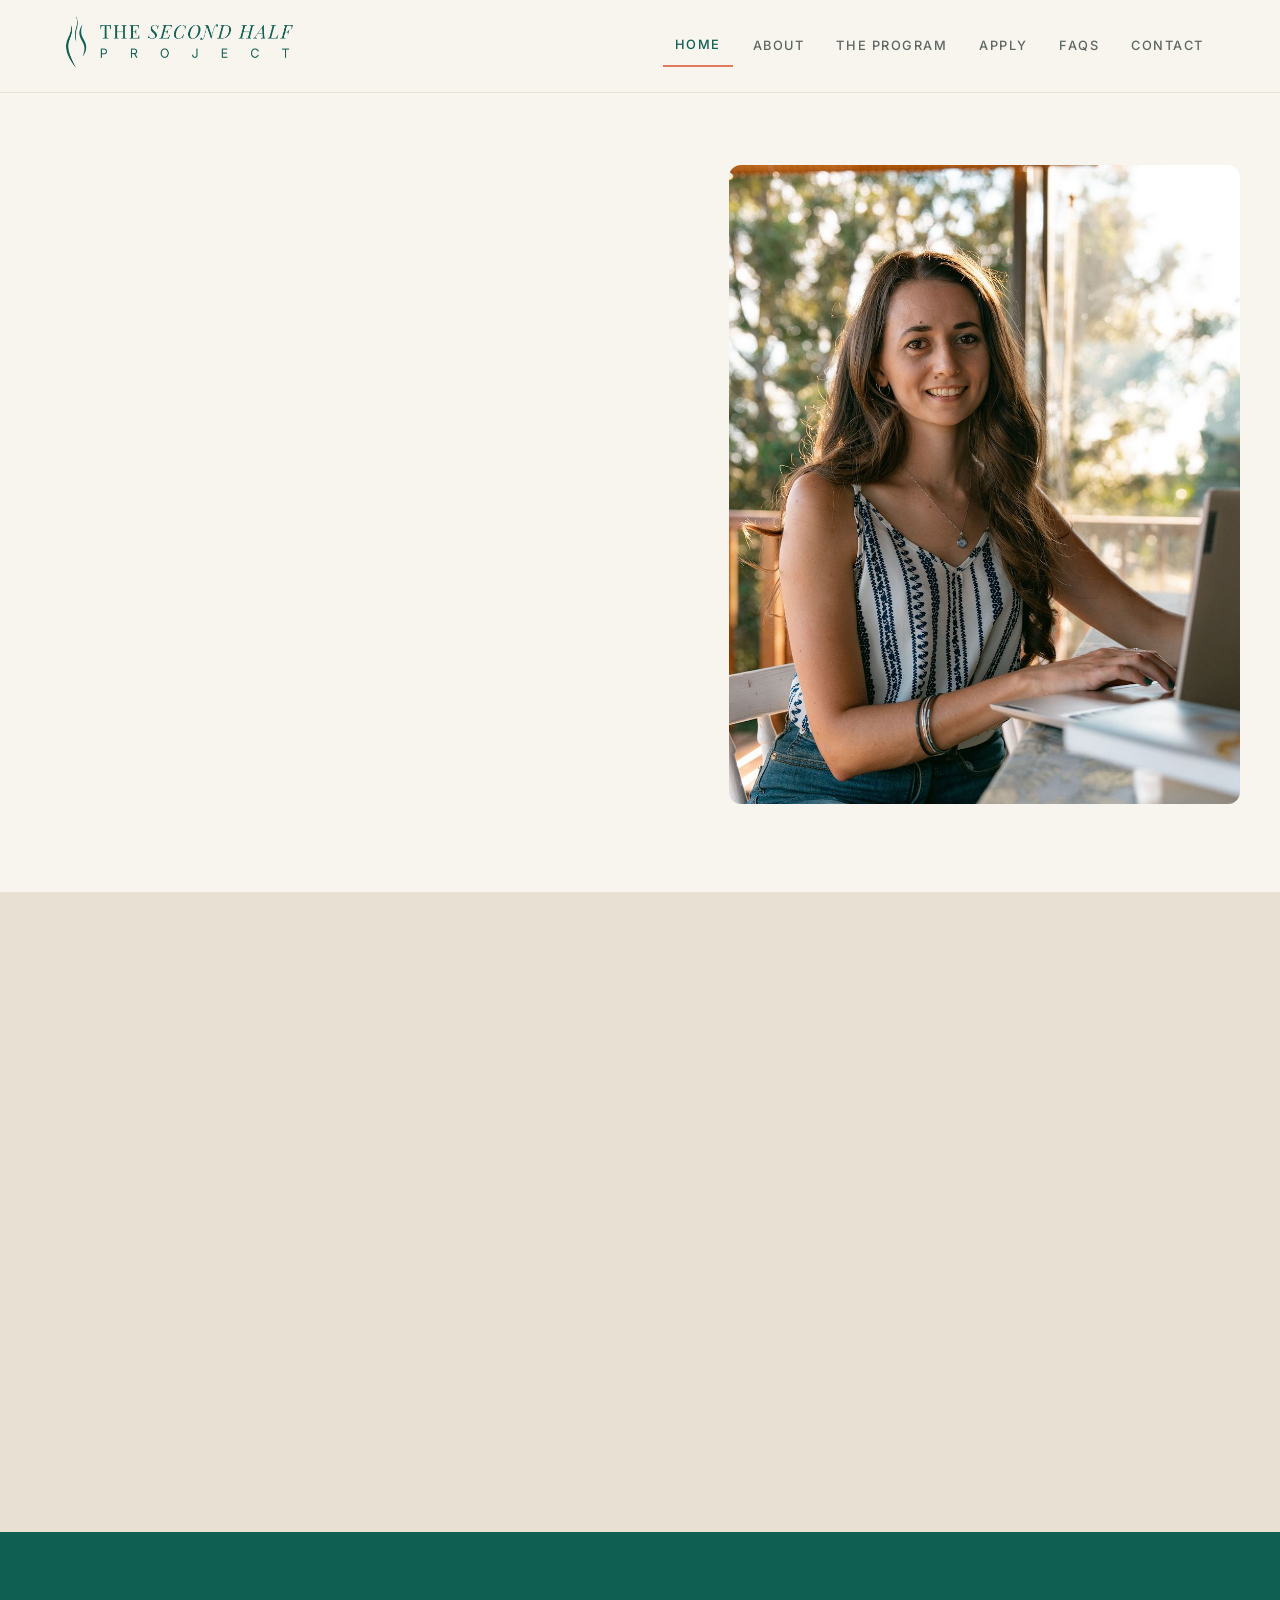
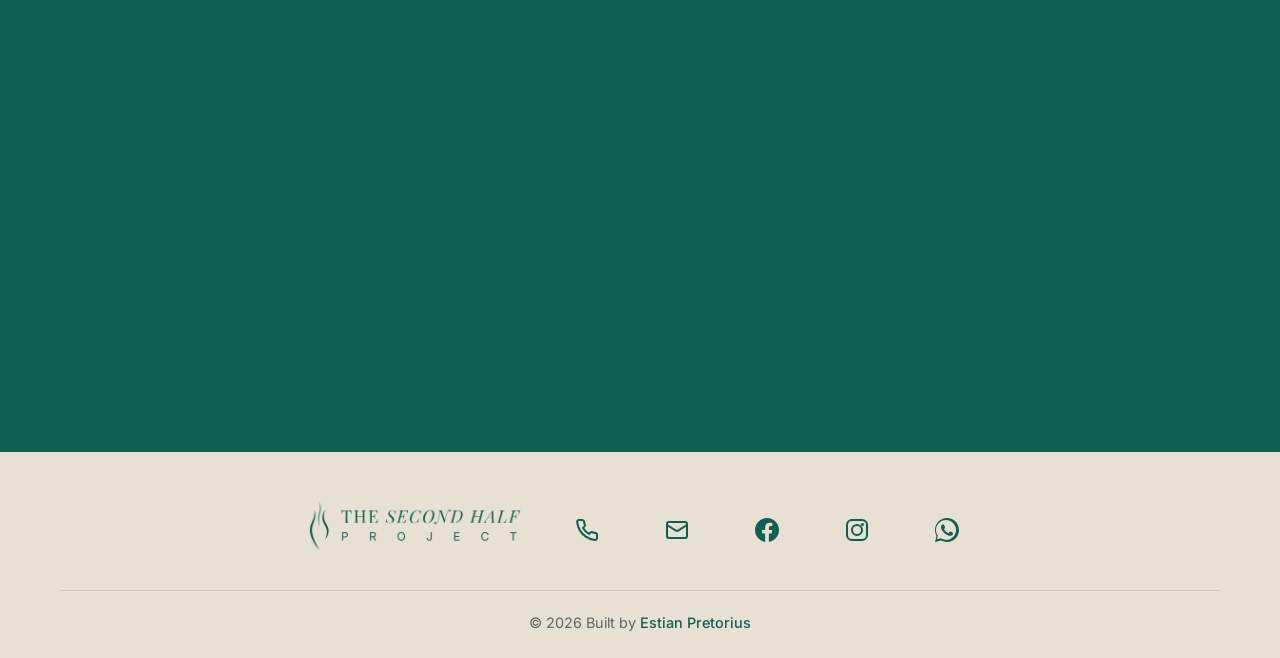
==== index.html @ 056e9ec6 "New brand look (main folder)" ====
<!DOCTYPE html>
<html lang="en">
<head>
    <meta charset="UTF-8">
    <meta name="viewport" content="width=device-width, initial-scale=1.0">
    <meta name="description" content="A 12-week personalized health coaching program to restore your health, lose weight, and build lasting habits for transformation.">
    <meta name="facebook-domain-verification" content="6b98duykyc8q10894hren2wezcdpbd" />
    <title>The Second Half Project - Restore Your Health</title>
    <link rel="preload" href="style.css" as="style">
    <link rel="stylesheet" href="style.css">
    <link rel="icon" type="image/png" href="res/TSHP Logo Tab_circle.png">
</head>
<body>
    <!-- Navigation -->
    <nav class="navbar">
        <div class="nav-container">
            <div class="logo">
                <a href="index.html">
                    <img src="res/TSHP Logo.png" alt="Second Half Project Logo" width="150" height="150">
                </a>
            </div>
            <div class="nav-mobile-right">
                <span class="current-page" id="currentPage">Home</span>
                <button class="hamburger" id="hamburger">
                    <span></span>
                    <span></span>
                    <span></span>
                </button>
            </div>
            <div class="nav-menu" id="navMenu">
                <a href="index.html" class="nav-link active">Home</a>
                <a href="about.html" class="nav-link">About</a>
                <a href="program.html" class="nav-link">The Program</a>
                <a href="apply.html" class="nav-link">Apply</a>
                <a href="faq.html" class="nav-link">FAQs</a>
                <a href="contact.html" class="nav-link">Contact</a>
            </div>
        </div>
    </nav>

    <!-- Hero Section -->
    <section class="hero">
        <div class="hero-inner">
            <div class="hero-content">
                <p class="hero-eyebrow">12-week 1:1 coaching program</p>
                <h2>The choices you make today will shape the <em>Second Half</em> of your life.</h2>
                <p>Your last stop for lasting weight loss.</p>
                <div class="hero-buttons">
                    <a href="apply.html" class="btn btn-primary">Apply for a founding spot</a>
                    <a href="https://wa.me/27679783522?text=Hi%20Berenice%2C%20I%27d%20like%20to%20know%20more%20about%20the%2012-week%20program." class="btn btn-secondary" target="_blank" rel="noopener">Chat on WhatsApp</a>
                </div>
            </div>
            <div class="hero-image">
                <img src="res/hero-berenice.jpg" alt="Berenice Bakkes, health coach, smiling at her laptop" width="1000" height="1333" fetchpriority="high">
            </div>
        </div>
    </section>

    <!-- Approach Section -->
    <section class="approach-section">
        <div class="container">
            <h2 class="approach-title">Modern life wasn't designed for human health.</h2>

            <div class="approach-grid">
                <div class="approach-card">
                    <h3>Food</h3>
                    <img src="res/Icon-Relationship.png" alt="Relationship" class="approach-icon" fetchpriority="high" width="80" height="80">
                    <p>Much of what modern culture calls “food” was engineered for convenience, shelf life, and hyper-palatability — not nourishment.</p>
                </div>
                <div class="approach-card">
                    <h3>Stimulation</h3>
                    <img src="res/Icon-Mindset.png" alt="Mindset" class="approach-icon" width="80" height="80">
                    <p>Modern life keeps people constantly stimulated, distracted, stressed, sleep-deprived, and disconnected from natural rhythms.</p>
                </div>
                <div class="approach-card">
                    <h3>Normalized Symptoms</h3>
                    <img src="res/Icon-Accountability.png" alt="Accountability" class="approach-icon" width="80" height="80">
                    <p>Fatigue, obesity, cravings, poor sleep, stress, and low energy became so common that they started to feel normal.</p>
                </div>
            </div>

            <div class="approach-cta">
            </div>
        </div>
    </section>

    <!-- Why Section -->
    <section class="why-section">
        <div class="container">
            <h2 class="why-title">A different way of living.</h2>
            <p class="why-description">Real change rarely comes from comfort, convenience, or quick fixes. It requires intentional choices, consistent action, and a willingness to live differently.</p>
            <p class="why-highlight">Sometimes change begins by questioning what everyone else accepts.</p>
            <div class="why-cta">
                <a href="about.html" class="btn btn-primary">Explore the Project</a>
            </div>
        </div>
    </section>

    <!-- Footer -->
    <footer class="footer">
        <div class="container">
            <div class="footer-content">
                <div class="footer-logo">
                    <a href="index.html">
                        <img src="res/TSHP Logo.png" alt="Logo" width="150" height="150">
                    </a>
                </div>
                <a href="tel:+27679783522" class="footer-icon-link" title="Call us">
                    <svg class="footer-icon" viewBox="0 0 24 24" fill="none" stroke="currentColor" stroke-width="2">
                        <path d="M22 16.92v3a2 2 0 0 1-2.18 2 19.79 19.79 0 0 1-8.63-3.07 19.5 19.5 0 0 1-6-6 19.79 19.79 0 0 1-3.07-8.67A2 2 0 0 1 4.11 2h3a2 2 0 0 1 2 1.72 12.84 12.84 0 0 0 .7 2.81 2 2 0 0 1-.45 2.11L8.09 9.91a16 16 0 0 0 6 6l1.27-1.27a2 2 0 0 1 2.11-.45 12.84 12.84 0 0 0 2.81.7A2 2 0 0 1 22 16.92z"></path>
                    </svg>
                </a>
                <a href="mailto:info@secondhalfproject.co.za" class="footer-icon-link" title="Email us">
                    <svg class="footer-icon" viewBox="0 0 24 24" fill="none" stroke="currentColor" stroke-width="2">
                        <rect x="2" y="4" width="20" height="16" rx="2"></rect>
                        <path d="m22 7-8.97 5.7a1.94 1.94 0 0 1-2.06 0L2 7"></path>
                    </svg>
                </a>
                <a href="https://facebook.com/secondhalfproject" class="footer-icon-link" title="Follow us on Facebook">
                    <svg class="footer-icon" viewBox="0 0 24 24" fill="currentColor">
                        <path d="M24 12.073c0-6.627-5.373-12-12-12s-12 5.373-12 12c0 5.99 4.388 10.954 10.125 11.854v-8.385H7.078v-3.47h3.047V9.43c0-3.007 1.792-4.669 4.533-4.669 1.312 0 2.686.235 2.686.235v2.953H15.83c-1.491 0-1.956.925-1.956 1.874v2.25h3.328l-.532 3.47h-2.796v8.385C19.612 23.027 24 18.062 24 12.073z"></path>
                    </svg>
                </a>
                <a href="https://www.instagram.com/the_secondhalf_project" class="footer-icon-link" title="Follow us on Instagram">
                    <svg class="footer-icon" viewBox="0 0 24 24" fill="currentColor">
                        <rect x="2" y="2" width="20" height="20" rx="5" ry="5" fill="none" stroke="currentColor" stroke-width="2"></rect>
                        <path d="M12 7a5 5 0 1 0 0 10 5 5 0 0 0 0-10z" fill="none" stroke="currentColor" stroke-width="2"></path>
                        <circle cx="17.5" cy="6.5" r="1.5" fill="currentColor"></circle>
                    </svg>
                </a>
                <a href="https://wa.me/27679783522" class="footer-icon-link" title="Message us on WhatsApp">
                    <svg class="footer-icon" viewBox="0 0 24 24" fill="currentColor">
                        <path d="M12 0C5.373 0 0 5.373 0 12c0 2.148.549 4.177 1.518 5.928L0 24l6.304-1.465A11.97 11.97 0 0 0 12 24c6.627 0 12-5.373 12-12S18.627 0 12 0zm0 21.96c-1.969 0-3.897-.489-5.565-1.427l-.399-.235-4.141.964.984-3.585-.245-.391C1.466 15.883 1.04 14.012 1.04 12c0-5.523 4.477-10 10-10s10 4.477 10 10-4.477 10-10 10zm5.441-7.504c-.295-.147-1.745-.862-2.016-.96-.27-.099-.468-.147-.667.147-.198.294-.768.96-.941 1.159-.173.199-.347.223-.644.075-.296-.148-1.254-.462-2.389-1.475-.883-.788-1.48-1.76-1.653-2.059-.173-.297-.018-.458.13-.606.134-.133.298-.347.446-.52.148-.174.198-.298.298-.496.099-.198.049-.371-.025-.52-.075-.148-.667-1.611-.916-2.206-.242-.579-.487-.5-.667-.51-.173-.008-.371-.01-.569-.01-.198 0-.52.074-.792.372-.271.297-1.04 1.016-1.04 2.479 0 1.462 1.065 2.875 1.213 3.074.148.198 2.095 3.2 5.076 4.487.709.306 1.262.489 1.694.625.712.227 1.36.195 1.871.118.571-.085 1.758-.719 2.006-1.413.248-.694.248-1.289.173-1.413-.074-.124-.272-.198-.569-.347z"></path>
                    </svg>
                </a>
            </div>

            <div class="footer-bottom">
                <p>&copy; 2026 Built by <a href="https://estianp.github.io" target="_blank">Estian Pretorius</a></p>
            </div>
        </div>
    </footer>
    <script src="script.js" defer></script>
</body>
</html>
---- style.css ----
/* The Second Half Project — site styles. Brand fonts: */
@import url('https://fonts.googleapis.com/css2?family=Inter:wght@300;400;500;600&family=Playfair+Display:ital,wght@0,400;0,500;1,400&display=swap');

/* Global Styles */
* {
    margin: 0;
    padding: 0;
    box-sizing: border-box;
}

html {
    height: 100%;
    scroll-behavior: smooth;
    overflow-x: hidden;
}

body {
    font-family: 'Inter', -apple-system, 'Segoe UI', Roboto, sans-serif;
    line-height: 1.6;
    color: #1F2A28;
    background-color: #fff;
    display: flex;
    flex-direction: column;
    min-height: 100vh;
    overflow-x: hidden;
}

main, section {
    flex: 1;
}

a {
    text-decoration: none;
    color: inherit;
}

.container {
    max-width: 1200px;
    margin: 0 auto;
    padding: 0 20px;
    width: 100%;
    box-sizing: border-box;
}

/* Animations */
@keyframes fadeIn {
    from {
        opacity: 0;
    }
    to {
        opacity: 1;
    }
}

@keyframes slideInUp {
    from {
        opacity: 0;
        transform: translateY(30px);
    }
    to {
        opacity: 1;
        transform: translateY(0);
    }
}

@keyframes slideInDown {
    from {
        opacity: 0;
        transform: translateY(-30px);
    }
    to {
        opacity: 1;
        transform: translateY(0);
    }
}

@keyframes slideInLeft {
    from {
        opacity: 0;
        transform: translateX(-30px);
    }
    to {
        opacity: 1;
        transform: translateX(0);
    }
}

@keyframes slideInRight {
    from {
        opacity: 0;
        transform: translateX(30px);
    }
    to {
        opacity: 1;
        transform: translateX(0);
    }
}

@keyframes scaleIn {
    from {
        opacity: 0;
        transform: scale(0.95);
    }
    to {
        opacity: 1;
        transform: scale(1);
    }
}

@keyframes shimmer {
    0% {
        background-position: -1000px 0;
    }
    100% {
        background-position: 1000px 0;
    }
}

/* Navigation */
.navbar {
    background-color: #fff;
    box-shadow: 0 2px 5px rgba(0, 0, 0, 0.1);
    position: sticky;
    top: 0;
    z-index: 100;
}

.nav-container {
    max-width: 1200px;
    margin: 0 auto;
    padding: 15px 20px;
    display: flex;
    justify-content: space-between;
    align-items: center;
    gap: 60px;
}

.logo img {
    height: 120px;
    width: auto;
}

.nav-menu {
    display: flex;
    gap: 30px;
    justify-content: flex-end;
    align-items: center;
}

.nav-link {
    color: #1F2A28;
    font-weight: 400;
    transition: all 0.3s ease;
    font-size: 1rem;
    padding: 10px 18px;
    border-radius: 6px;
    position: relative;
    display: inline-block;
}

.nav-link:hover {
    color: #0F5F53;
    background-color: #fff;
    transform: translateY(-2px);
}

.nav-link.active {
    color: #0F5F53;
    background-color: rgba(15, 95, 83, 0.12);
    border-bottom: 2px solid #0F5F53;
}

.hamburger {
    display: none;
}

.nav-mobile-right {
    display: none;
}

.search-box {
    display: flex;
}

.search-box input {
    padding: 10px 15px;
    border: 1px solid #E9E0D4;
    border-radius: 4px;
    width: 200px;
    font-size: 14px;
}

.search-box input::placeholder {
    color: #5C6663;
}

/* Hero Section */
.hero {
    background-color: #E9E0D4;
    padding: 100px 20px 100px 20px;
    text-align: center;
}

.hero-content {
    max-width: 900px;
    margin: 0 auto;
}

.hero-content h1 {
    font-size: 1.5rem;
    font-weight: 400;
    color: #0F5F53;
    margin-bottom: 20px;
    line-height: 1.2;
    font-family: 'Inter', -apple-system, 'Segoe UI', Roboto, sans-serif;
    letter-spacing: -0.5px;
    opacity: 0;
    transform: translateY(-30px);
}

.hero-content h1.animate-in {
    animation: slideInDown 0.8s ease-out forwards;
}

.hero-content h2 {
    font-size: 2.8rem;
    font-weight: 400;
    color: #0F5F53;
    margin-bottom: 20px;
    line-height: 1.35;
    font-family: 'Inter', -apple-system, 'Segoe UI', Roboto, sans-serif;
    letter-spacing: -0.5px;
    max-width: 800px;
    margin-left: auto;
    margin-right: auto;
    text-shadow: 2px 2px 4px rgba(0, 0, 0, 0.15);
    opacity: 0;
    transform: translateY(30px);
}

.hero-content h2.animate-in {
    animation: slideInUp 0.8s ease-out 0.1s forwards;
}

.hero-content h2.hero-subtitle {
    margin-bottom: 35px;
}

.hero-content p {
    font-size: 1.15rem;
    color: #0F5F53;
    margin-bottom: 35px;
    line-height: 1.7;
    max-width: 800px;
    margin-left: auto;
    margin-right: auto;
    font-family: 'Inter', -apple-system, 'Segoe UI', Roboto, sans-serif;
    opacity: 0;
    transform: translateY(30px);
}

.hero-content p.animate-in {
    animation: slideInUp 0.8s ease-out 0.2s forwards;
}

/* Buttons */
.btn {
    display: inline-block;
    padding: 15px 50px;
    border-radius: 8px;
    font-weight: 600;
    transition: all 0.3s ease;
    cursor: pointer;
    border: none;
    font-size: 1.1rem;
    opacity: 0;
    transform: translateY(30px);
}

.btn.animate-in {
    animation: slideInUp 0.8s ease-out 0.3s forwards;
}

.btn-primary {
    background-color: #0F5F53;
    color: #fff;
}

.btn-primary:hover {
    background-color: #1B4844;
    transform: translateY(-2px);
    box-shadow: 0 6px 16px rgba(15, 95, 83, 0.5);
}

.btn-primary:active {
    transform: translateY(0);
    box-shadow: 0 2px 8px rgba(15, 95, 83, 0.3);
}

.btn-primary:focus {
    outline: 2px solid #0F5F53;
    outline-offset: 2px;
}

/* Three Pillars Section */
.pillars {
    padding: 80px 20px;
    background-color: #F8F4EE;
}

.section-title {
    font-size: 2.5rem;
    text-align: center;
    margin-bottom: 60px;
    color: #1B4844;
    font-weight: 400;
    font-family: 'Inter', -apple-system, 'Segoe UI', Roboto, sans-serif;
    letter-spacing: -0.5px;
}

.pillars-grid {
    display: grid;
    grid-template-columns: repeat(auto-fit, minmax(300px, 1fr));
    gap: 40px;
    margin-bottom: 60px;
}

.pillar {
    background: #fff;
    padding: 40px;
    border-radius: 8px;
    box-shadow: 0 2px 10px rgba(0, 0, 0, 0.08);
    transition: transform 0.3s ease, box-shadow 0.3s ease;
    opacity: 0;
    transform: scale(0.95);
}

.pillar.animate-in {
    animation: scaleIn 0.6s ease-out forwards;
}

.pillar:hover {
    transform: translateY(-5px);
    box-shadow: 0 8px 20px rgba(0, 0, 0, 0.12);
}

.pillar h3 {
    font-size: 1.8rem;
    margin-bottom: 20px;
    color: #0F5F53;
    font-weight: 700;
}

.pillar p {
    color: #5C6663;
    line-height: 1.8;
    font-size: 1rem;
}

.cta-section {
    text-align: center;
    margin-top: 40px;
}

/* Approach Section */
.approach-section {
    padding: 40px 20px 80px 20px;
    background-color: #F8F4EE;
}

.approach-title {
    font-size: 2.8rem;
    text-align: center;
    margin-bottom: 35px;
    color: #0F5F53;
    font-weight: 400;
    font-family: 'Inter', -apple-system, 'Segoe UI', Roboto, sans-serif;
    letter-spacing: -0.5px;
    opacity: 0;
    transform: translateY(-30px);
}

.approach-title.animate-in {
    animation: slideInDown 0.8s ease-out forwards;
}

.approach-grid {
    display: grid;
    grid-template-columns: repeat(auto-fit, minmax(250px, 1fr));
    gap: 60px;
    margin-bottom: 40px;
    max-width: 1000px;
    margin-left: auto;
    margin-right: auto;
}

.approach-card {
    text-align: center;
    border: 1px solid #E9E0D4;
    padding: 40px 30px;
    border-radius: 12px;
    transition: all 0.3s ease;
    background-color: #fff;
    display: flex;
    flex-direction: column;
    box-shadow: 0 2px 8px rgba(0, 0, 0, 0.06);
    opacity: 0;
    transform: scale(0.95);
}

.approach-card.animate-in {
    animation: scaleIn 0.6s ease-out forwards;
}

.approach-card:hover {
    background-color: #fff;
    box-shadow: 0 12px 28px rgba(15, 95, 83, 0.15);
    transform: translateY(-8px);
    border-color: #0F5F53;
}

.approach-card h3 {
    font-size: 1.8rem;
    color: #0F5F53;
    margin-bottom: 20px;
    font-weight: 400;
    font-family: 'Inter', -apple-system, 'Segoe UI', Roboto, sans-serif;
    letter-spacing: -0.5px;
}

.approach-card:hover h3 {
    color: #0F5F53;
}

.approach-card p {
    font-size: 1rem;
    color: #5C6663;
    line-height: 1.8;
    font-family: 'Inter', -apple-system, 'Segoe UI', Roboto, sans-serif;
    flex: 1;
    display: flex;
    align-items: center;
    justify-content: center;
}

.approach-icon {
    width: 80px;
    height: 80px;
    margin: 0 auto 1rem auto;
    object-fit: contain;
    opacity: 0;
    transform: translateY(-30px);
}

.approach-icon.animate-in {
    animation: slideInDown 0.6s ease-out forwards;
}

.approach-cta {
    text-align: center;
}

/* Why Section */
.why-section {
    padding: 40px 20px 80px 20px;
    background-color: #E9E0D4;
    text-align: center;
}

.why-title {
    font-size: 2.8rem;
    color: #0F5F53;
    margin-bottom: 20px;
    font-weight: 400;
    font-family: 'Inter', -apple-system, 'Segoe UI', Roboto, sans-serif;
    letter-spacing: -0.5px;
    opacity: 0;
    transform: translateY(-30px);
}

.why-title.animate-in {
    animation: slideInDown 0.8s ease-out forwards;
}

.why-description {
    font-size: 1.1rem;
    color: #5C6663;
    margin-bottom: 30px;
    line-height: 1.8;
    max-width: 800px;
    margin-left: auto;
    margin-right: auto;
    font-family: 'Inter', -apple-system, 'Segoe UI', Roboto, sans-serif;
    opacity: 0;
    transform: translateY(30px);
}

.why-description.animate-in {
    animation: slideInUp 0.8s ease-out 0.2s forwards;
}

.why-highlight {
    font-size: 2rem;
    color: #0F5F53;
    font-weight: 400;
    line-height: 1.8;
    font-family: 'Inter', -apple-system, 'Segoe UI', Roboto, sans-serif;
    margin-bottom: 30px;
    opacity: 0;
    transform: translateY(30px);
}

.why-highlight.animate-in {
    animation: slideInUp 0.8s ease-out 0.4s forwards;
}

.why-cta {
    text-align: center;
}

.highlight-text {
    font-style: italic;
    font-weight: 400;
}

/* About Section */
.about-section {
    padding: 40px 20px 60px 20px;
    background-color: #E9E0D4;
    display: flex;
    align-items: center;
    justify-content: center;
}

.about-title {
    font-size: 2.8rem;
    color: #0F5F53;
    margin-bottom: 45px;
    font-weight: 400;
    text-align: left;
    font-family: 'Inter', -apple-system, 'Segoe UI', Roboto, sans-serif;
    letter-spacing: -0.5px;
    margin-left: 490px;
    opacity: 0;
    transform: translateX(-30px);
}

.about-title.animate-in {
    animation: slideInLeft 0.8s ease-out forwards;
}

.about-wrapper {
    display: block;
    opacity: 0;
}

.about-wrapper.animate-in {
    animation: fadeIn 0.8s ease-out forwards;
}

.about-image {
    display: flex;
    flex-direction: column;
    align-items: center;
    float: left;
    margin-right: 40px;
    margin-bottom: 20px;
    opacity: 0;
    transform: translateX(-30px);
}

.about-image.animate-in {
    animation: slideInLeft 0.8s ease-out forwards;
}

.about-image img {
    max-width: 100%;
    height: auto;
    border-radius: 8px;
    margin-bottom: 20px;
    width: 400px;
    margin-top: -120px;
}

.coach-name {
    font-size: 1.1rem;
    color: #0F5F53;
    font-weight: 600;
    text-align: center;
    letter-spacing: 1px;
    font-family: 'Inter', -apple-system, 'Segoe UI', Roboto, sans-serif;
    opacity: 0;
    transform: translateY(30px);
}

.coach-name.animate-in {
    animation: slideInUp 0.6s ease-out 0.2s forwards;
}

.about-content {
    text-align: left;
    opacity: 0;
    transform: translateX(30px);
}

.about-content.animate-in {
    animation: slideInRight 0.8s ease-out forwards;
}

.about-content p {
    font-size: 1.1rem;
    color: #5C6663;
    margin-bottom: 30px;
    line-height: 1.8;
    font-family: 'Inter', -apple-system, 'Segoe UI', Roboto, sans-serif;
}

.about-content p:not(:first-child) {
    clear: left;
}

.about-content p:last-child {
    margin-bottom: 0;
}

.highlight-brand {
    font-style: italic;
}

/* Who Section */
.who-section {
    padding: 30px 20px 80px 20px;
    background-color: #E9E0D4;
}

.who-section .container {
    display: flex;
    flex-direction: column;
    align-items: center;
}

.who-title {
    font-size: 2.8rem;
    color: #0F5F53;
    margin-bottom: 30px;
    font-weight: 400;
    text-align: center;
    width: 100%;
    font-family: 'Inter', -apple-system, 'Segoe UI', Roboto, sans-serif;
    letter-spacing: -0.5px;
    opacity: 0;
    transform: translateY(-30px);
}

.who-title.animate-in {
    animation: slideInDown 0.8s ease-out forwards;
}

.who-intro {
    font-size: 1.3rem;
    color: #1F2A28;
    margin-bottom: 25px;
    text-align: center;
    font-weight: 400;
    width: 100%;
    font-family: 'Inter', -apple-system, 'Segoe UI', Roboto, sans-serif;
    opacity: 0;
}

.who-intro.animate-in {
    animation: fadeIn 0.8s ease-out 0.2s forwards;
}

.who-grid {
    display: grid;
    grid-template-columns: repeat(2, 1fr);
    gap: 30px;
    margin-bottom: 60px;
    max-width: 900px;
    width: 100%;
    align-items: stretch;
}

.who-column {
    text-align: left;
}

.who-list {
    list-style: none;
    padding: 0;
    margin: 0;
    display: flex;
    flex-direction: column;
    gap: 28px;
}

.who-list li {
    font-size: 1.15rem;
    color: #1F2A28;
    padding-left: 0;
    position: relative;
    line-height: 1.6;
    font-weight: 400;
    font-family: 'Inter', -apple-system, 'Segoe UI', Roboto, sans-serif;
}

.who-list li:before {
    content: "";
    position: absolute;
    left: 0;
    color: #0F5F53;
    font-size: 1.2rem;
    font-weight: bold;
}

.who-benefit {
    font-size: 1.15rem;
    color: #0F5F53;
    margin-bottom: 50px;
    text-align: center;
    line-height: 1.8;
    max-width: 1000px;
    width: 100%;
    font-family: 'Inter', -apple-system, 'Segoe UI', Roboto, sans-serif;
}

.who-cta {
    text-align: center;
}

.who-cta {
    text-align: center;
    width: 100%;
}

/* Philosophy Section */
.philosophy-section {
    padding: 80px 20px;
    background-color: #F8F4EE;
}

.philosophy-section .container {
    max-width: 900px;
}

.philosophy-title {
    font-size: 2.8rem;
    color: #0F5F53;
    margin-bottom: 45px;
    font-weight: 400;
    text-align: center;
    font-family: 'Inter', -apple-system, 'Segoe UI', Roboto, sans-serif;
    letter-spacing: -0.5px;
    opacity: 0;
    transform: translateY(-30px);
}

.philosophy-title.animate-in {
    animation: slideInDown 0.8s ease-out forwards;
}

.philosophy-content {
    max-width: 800px;
    margin: 0 auto;
    text-align: center;
    opacity: 0;
}

.philosophy-content.animate-in {
    animation: fadeIn 0.8s ease-out 0.2s forwards;
}

.philosophy-content p {
    font-size: 1.1rem;
    color: #5C6663;
    margin-bottom: 30px;
    line-height: 1.8;
    font-family: 'Inter', -apple-system, 'Segoe UI', Roboto, sans-serif;
}

.philosophy-principles {
    display: grid;
    grid-template-columns: repeat(auto-fit, minmax(250px, 1fr));
    gap: 40px;
    margin: 50px 0;
    text-align: center;
}

.principle {
    background-color: #fff;
    padding: 30px;
    border-radius: 8px;
    box-shadow: 0 2px 10px rgba(0, 0, 0, 0.08);
    transition: transform 0.3s ease, box-shadow 0.3s ease;
    opacity: 0;
    transform: scale(0.95);
}

.principle.animate-in {
    animation: scaleIn 0.6s ease-out forwards;
}

.principle:hover {
    transform: translateY(-5px);
    box-shadow: 0 8px 20px rgba(0, 0, 0, 0.12);
}

.principle h3 {
    font-size: 1.5rem;
    color: #0F5F53;
    margin-bottom: 15px;
    font-weight: 400;
    font-family: 'Inter', -apple-system, 'Segoe UI', Roboto, sans-serif;
    letter-spacing: -0.5px;
}

.principle p {
    font-size: 1rem;
    color: #5C6663;
    line-height: 1.8;
}

/* Program Section */
.program-section {
    padding: 80px 20px;
    background-color: #E9E0D4;
}

.program-section .container {
    display: flex;
    flex-direction: column;
    align-items: center;
}

.program-title {
    font-size: 2.8rem;
    color: #0F5F53;
    margin-bottom: 45px;
    font-weight: 400;
    text-align: center;
    font-family: 'Inter', -apple-system, 'Segoe UI', Roboto, sans-serif;
    letter-spacing: -0.5px;
    opacity: 0;
    transform: translateY(-30px);
}

.program-title.animate-in {
    animation: slideInDown 0.8s ease-out forwards;
}

.program-wrapper {
    display: flex;
    justify-content: center;
}

.program-content {
    text-align: center;
    max-width: 800px;
    opacity: 0;
    transform: translateY(-30px);
}

.program-content.animate-in {
    animation: slideInDown 0.8s ease-out 0.2s forwards;
}

.program-content p {
    font-size: 1.1rem;
    color: #5C6663;
    margin-bottom: 30px;
    line-height: 1.8;
    font-family: 'Inter', -apple-system, 'Segoe UI', Roboto, sans-serif;
}

.program-content p:last-child {
    margin-bottom: 0;
}

.program-image {
    display: flex;
    justify-content: center;
    align-items: stretch;
    opacity: 0;
    transform: translateX(30px);
}

.program-image.animate-in {
    animation: slideInRight 0.8s ease-out 0.2s forwards;
}

.program-image img {
    width: 100%;
    height: 100%;
    object-fit: fill;
    border-radius: 8px;
}

/* Included Section */
.included-section {
    padding: 15px 20px;
    background-color: #F8F4EE;
}

.included-section .container {
    display: flex;
    flex-direction: column;
    align-items: center;
}

.included-title {
    font-size: 2.8rem;
    color: #0F5F53;
    padding: 20px 20px;
    margin-bottom: 30px;
    font-weight: 400;
    text-align: center;
    width: 100%;
    font-family: 'Inter', -apple-system, 'Segoe UI', Roboto, sans-serif;
    letter-spacing: -0.5px;
    opacity: 0;
    transform: translateY(-30px);
}

.included-title.animate-in {
    animation: slideInDown 0.8s ease-out forwards;
}

.included-grid {
    display: grid;
    grid-template-columns: repeat(2, 1fr);
    gap: 30px;
    margin-bottom: 20px;
    max-width: 900px;
    width: 100%;
    align-items: stretch;
}

.included-column {
    text-align: left;
}

.included-list {
    list-style: none;
    padding: 0;
    margin: 0;
    display: flex;
    flex-direction: column;
    gap: 28px;
}

.included-list li {
    font-size: 1.1rem;
    color: #0F5F53;
    position: relative;
    line-height: 1.8;
    font-weight: 600;
    font-family: 'Inter', -apple-system, 'Segoe UI', Roboto, sans-serif;
    opacity: 0;
    transform: translateY(30px);
}

.included-list li.animate-in {
    animation: slideInUp 0.6s ease-out forwards;
}

.included-list li:before {
    position: absolute;
    left: 0;
    color: #0F5F53;
    font-size: 1.3rem;
    font-weight: bold;
}

/* FAQ Section */
.faq-section {
    padding: 15px 20px;
    background-color: #F8F4EE;
}

.faq-section .container {
    display: flex;
    flex-direction: column;
    align-items: center;
}

.faq-title {
    font-size: 2.8rem;
    color: #0F5F53;
    margin-bottom: 30px;
    font-weight: 400;
    text-align: center;
    width: 100%;
    font-family: 'Inter', -apple-system, 'Segoe UI', Roboto, sans-serif;
    letter-spacing: -0.5px;
    opacity: 0;
    transform: translateY(-30px);
}

.faq-title.animate-in {
    animation: slideInDown 0.8s ease-out forwards;
}

.faq-container {
    width: 100%;
    max-width: 900px;
    opacity: 0;
}

.faq-container.animate-in {
    animation: fadeIn 0.8s ease-out 0.2s forwards;
}

.faq-item {
    margin-bottom: 20px;
    border: 1px solid #E9E0D4;
    border-radius: 4px;
    background-color: #F8F4EE;
    overflow: hidden;
    opacity: 0;
    transform: translateY(30px);
}

.faq-item.animate-in {
    animation: slideInUp 0.6s ease-out forwards;
}

.faq-header {
    width: 100%;
    padding: 20px;
    background-color: #F8F4EE;
    border: none;
    cursor: pointer;
    display: flex;
    align-items: center;
    gap: 15px;
    transition: all 0.3s ease;
    text-align: left;
}

.faq-header:hover {
    background-color: #F8F4EE;
}

.faq-icon {
    color: #0F5F53;
    font-size: 1.5rem;
    font-weight: bold;
    min-width: 20px;
    text-align: center;
    transition: all 0.3s ease;
}

.faq-question {
    color: #0F5F53;
    font-size: 1.05rem;
    font-weight: 400;
    margin: 0;
    font-family: 'Inter', -apple-system, 'Segoe UI', Roboto, sans-serif;
}

.faq-content {
    max-height: 0;
    overflow: hidden;
    transition: max-height 0.3s ease;
}

.faq-item.active .faq-content {
    max-height: 500px;
}

.faq-content p {
    padding: 0 20px 20px 20px;
    color: #5C6663;
    font-size: 1rem;
    line-height: 1.8;
    margin: 0;
    font-family: 'Inter', -apple-system, 'Segoe UI', Roboto, sans-serif;
}

/* Program CTA Section */
.program-cta-section {
    padding: 60px 20px;
    background-color: #F8F4EE;
    text-align: center;
}

.program-apply-cta {
    text-align: center;
}

/* Apply Section */
.apply-section {
    padding: 30px 20px 80px 20px;
    background-color: #E9E0D4;
    display: flex;
    align-items: center;
    justify-content: center;
    overflow-x: hidden;
}

.apply-title {
    font-size: 2.8rem;
    color: #0F5F53;
    margin-bottom: 45px;
    font-weight: 400;
    text-align: center;
    font-family: 'Inter', -apple-system, 'Segoe UI', Roboto, sans-serif;
    letter-spacing: -0.5px;
    opacity: 0;
    transform: translateY(-30px);
}

.apply-title.animate-in {
    animation: slideInDown 0.8s ease-out forwards;
}

.apply-content {
    max-width: 900px;
    margin: 0 auto;
    text-align: center;
    opacity: 0;
    width: 100%;
    box-sizing: border-box;
}

.apply-content.animate-in {
    animation: fadeIn 0.8s ease-out 0.2s forwards;
}

.apply-intro {
    font-size: 1.2rem;
    color: #5C6663;
    margin-bottom: 20px;
    line-height: 1.8;
    font-family: 'Inter', -apple-system, 'Segoe UI', Roboto, sans-serif;
    font-weight: 500;
}

.apply-tagline {
    font-size: 1.2rem;
    color: #5C6663;
    margin-bottom: 50px;
    line-height: 1.8;
    font-family: 'Inter', -apple-system, 'Segoe UI', Roboto, sans-serif;
    font-weight: 500;
}

.highlight-italic {
    font-style: italic;
    font-weight: 400;
}

.apply-button-container {
    margin-bottom: 45px;
}

.google-form-container {
    width: 100%;
    max-width: 900px;
    margin: 0 auto 45px auto;
    padding: 0;
    opacity: 0;
}

.google-form-container.animate-in {
    animation: fadeIn 0.8s ease-out 0.4s forwards;
}

.google-form-container iframe {
    width: 100%;
    border-radius: 8px;
    border: none;
}

.apply-info {
    margin-top: 45px;
}

.apply-info p {
    font-size: 1rem;
    color: #5C6663;
    margin-bottom: 15px;
    line-height: 1.8;
    font-family: 'Inter', -apple-system, 'Segoe UI', Roboto, sans-serif;
}

.apply-info p:last-child {
    margin-bottom: 0;
}

/* Contact Section */
.contact-section {
    padding: 30px 20px 80px 20px;
    background-color: #E9E0D4;
    display: flex;
    align-items: center;
    justify-content: center;
}

.contact-title {
    font-size: 2.8rem;
    color: #0F5F53;
    margin-bottom: 20px;
    font-weight: 400;
    text-align: center;
    font-family: 'Inter', -apple-system, 'Segoe UI', Roboto, sans-serif;
    letter-spacing: -0.5px;
    opacity: 0;
    transform: translateY(-30px);
}

.contact-title.animate-in {
    animation: slideInDown 0.8s ease-out forwards;
}

.contact-intro {
    font-size: 1.1rem;
    color: #5C6663;
    margin-bottom: 8px;
    text-align: center;
    line-height: 1.8;
    max-width: 800px;
    margin-left: auto;
    margin-right: auto;
    font-family: 'Inter', -apple-system, 'Segoe UI', Roboto, sans-serif;
}

.contact-intro:last-of-type {
    margin-bottom: 45px;
}

.contact-grid {
    display: grid;
    grid-template-columns: repeat(auto-fit, minmax(280px, 1fr));
    gap: 40px;
    margin-bottom: 45px;
    margin-left: auto;
    margin-right: auto;
    max-width: 1000px;
    width: 100%;
}

.contact-card {
    text-align: center;
    padding: 40px 30px;
    border: 2px solid #0F5F53;
    border-radius: 8px;
    background-color: #fff;
    transition: all 0.3s ease;
    display: flex;
    flex-direction: column;
    align-items: center;
    opacity: 0;
    transform: scale(0.95);
    text-decoration: none;
    color: inherit;
    cursor: pointer;
}

.contact-card.animate-in {
    animation: scaleIn 0.6s ease-out forwards;
}

.contact-card:hover {
    background-color: transparent;
    box-shadow: 0 8px 20px rgba(0, 0, 0, 0.1);
    transform: translateY(-5px);
    border-color: #0F5F53;
}

.contact-icon-wrapper {
    display: flex;
    align-items: center;
    justify-content: center;
    width: 80px;
    height: 80px;
    background-color: rgba(15, 95, 83, 0.1);
    border-radius: 50%;
    margin-bottom: 20px;
    transition: all 0.3s ease;
}

.contact-card:hover .contact-icon-wrapper {
    background-color: rgba(15, 95, 83, 0.2);
    transform: scale(1.1);
}

.contact-icon {
    width: 40px;
    height: 40px;
    color: #0F5F53;
}

.contact-card h3 {
    font-size: 1.4rem;
    color: #0F5F53;
    margin-bottom: 15px;
    font-weight: 400;
    font-family: 'Inter', -apple-system, 'Segoe UI', Roboto, sans-serif;
    letter-spacing: -0.5px;
}

.contact-card:hover h3 {
    color: #0F5F53;
}

.contact-link {
    color: #0F5F53;
    font-weight: 600;
    text-decoration: none;
    transition: all 0.3s ease;
    font-size: 1.05rem;
}

.contact-card:hover .contact-link {
    text-decoration: underline;
    color: #1B4844;
}

.contact-text {
    color: #5C6663;
    font-size: 1.05rem;
    line-height: 1.6;
}

.contact-note {
    text-align: center;
    padding: 30px;
    background-color: rgba(15, 95, 83, 0.08);
    border-radius: 8px;
    max-width: 800px;
    margin-left: auto;
    margin-right: auto;
}

.contact-note p {
    color: #5C6663;
    font-size: 1rem;
    line-height: 1.8;
    margin: 0;
}

/* Old Approach Section */
.approach {
    padding: 80px 20px;
    background-color: #fff;
    text-align: center;
}

.approach h2 {
    font-size: 2.5rem;
    margin-bottom: 30px;
    color: #1B4844;
    font-weight: 700;
}

.approach p {
    font-size: 1.1rem;
    color: #5C6663;
    margin-bottom: 20px;
    line-height: 1.8;
    max-width: 800px;
    margin-left: auto;
    margin-right: auto;
}

.approach p.highlight {
    font-weight: 600;
    font-size: 1.2rem;
    color: #0F5F53;
    margin-top: 30px;
}

/* Footer */
.footer {
    background-color: #1B4844;
    color: #fff;
    padding: 45px 20px 20px;
    flex-shrink: 0;
    margin-top: auto;
}

.footer-logo {
    display: flex;
    align-items: center;
    justify-content: center;
}

.footer-logo img {
    height: 150px;
    width: auto;
}

.footer-content {
    display: flex;
    gap: 40px;
    margin-bottom: 30px;
    text-align: center;
    align-items: center;
    justify-content: center;
    flex-wrap: nowrap;
}

.footer-section h4 {
    margin-bottom: 15px;
    font-size: 1.2rem;
}

.footer-section p {
    color: #E9E0D4;
}

.footer-section a {
    color: #E9E0D4;
    transition: color 0.3s ease;
}

.footer-section a:hover {
    color: #fff;
}

.footer-icon-link {
    display: inline-flex;
    align-items: center;
    justify-content: center;
    width: 50px;
    height: 50px;
    color: #E9E0D4;
    transition: all 0.3s ease;
}

.footer-icon-link:hover {
    color: #0F5F53;
    transform: scale(1.1);
}

.footer-icon {
    width: 24px;
    height: 24px;
}

.footer-bottom {
    text-align: center;
    padding-top: 20px;
    border-top: 1px solid #1F2A28;
    color: #5C6663;
    font-size: 0.9rem;
}

.footer-bottom a {
    color: #0F5F53;
    text-decoration: none;
    transition: all 0.3s ease;
    font-weight: 600;
}

.footer-bottom a:hover {
    color: #0F5F53;
    text-decoration: underline;
}

/* Hamburger Menu */
.hamburger {
    display: none;
    flex-direction: column;
    background: none;
    border: none;
    cursor: pointer;
    padding: 5px;
    z-index: 101;
}

.hamburger span {
    width: 25px;
    height: 3px;
    background-color: #1F2A28;
    margin: 5px 0;
    transition: all 0.3s ease;
    border-radius: 2px;
}

.hamburger.active span:nth-child(1) {
    transform: rotate(45deg) translate(10px, 10px);
}

.hamburger.active span:nth-child(2) {
    opacity: 0;
}

.hamburger.active span:nth-child(3) {
    transform: rotate(-45deg) translate(8px, -8px);
}

.nav-mobile-right {
    display: none;
    align-items: center;
    gap: 25px;
}

.current-page {
    font-size: 1.1rem;
    font-weight: 700;
    color: #0F5F53;
    white-space: nowrap;
}

/* Responsive Design */
@media (max-width: 768px) {
    .hamburger {
        display: flex;
    }

    .nav-mobile-right {
        display: flex;
    }

    .nav-container {
        flex-wrap: nowrap;
        gap: 0;
        padding: 15px 10px;
        justify-content: space-between;
        align-items: center;
        position: relative;
    }

    .logo {
        flex: 1;
    }

    .logo img {
        height: 60px;
    }

    .hamburger {
        flex-shrink: 0;
    }

    .nav-menu {
        position: absolute;
        top: 100%;
        left: 0;
        right: 0;
        width: 100%;
        background-color: #fff;
        display: flex;
        flex-direction: column;
        gap: 0;
        justify-content: flex-start;
        align-items: stretch;
        border-top: 1px solid #E9E0D4;
        max-height: 0;
        overflow: hidden;
        transition: max-height 0.3s ease;
        box-shadow: 0 8px 16px rgba(0, 0, 0, 0.1);
    }

    .nav-menu.active {
        max-height: 400px;
    }

    .nav-link {
        font-size: 1rem;
        padding: 15px 20px;
        border-radius: 0;
        border-bottom: 1px solid #E9E0D4;
        display: block;
        text-align: left;
        transition: background-color 0.3s ease;
        width: 100%;
    }

    .nav-link:hover {
        background-color: rgba(15, 95, 83, 0.05);
        transform: none;
    }

    .nav-link.active {
        background-color: rgba(15, 95, 83, 0.12);
        border-left: 4px solid #0F5F53;
        padding-left: 16px;
    }

    .navbar {
        position: sticky;
        top: 0;
        z-index: 100;
    }

    .search-box {
        display: none;
    }

    .btn {
        padding: 12px 40px;
        font-size: 1rem;
    }

    .hero-content h1 {
        font-size: 2rem;
    }

    .hero-content h2 {
        font-size: 1.5rem;
    }

    .hero-content p {
        font-size: 1rem;
    }

    .pillars-grid {
        grid-template-columns: 1fr;
        gap: 20px;
    }

    .section-title {
        font-size: 1.8rem;
    }

    .approach h2 {
        font-size: 1.8rem;
    }

    .approach-title {
        font-size: 1.8rem;
    }

    .approach-grid {
        gap: 30px;
    }

    .approach-card {
        padding: 30px 20px;
    }

    .why-title {
        font-size: 1.8rem;
    }

    .why-description {
        font-size: 1rem;
        margin-bottom: 50px;
    }

    .why-highlight {
        font-size: 1.1rem;
    }

    .about-title {
        font-size: 1.8rem;
        margin-left: 0;
    }

    .about-image {
        float: none;
        margin-right: 0;
        margin-bottom: 30px;
        display: flex;
        flex-direction: column;
        align-items: center;
        width: 100%;
    }

    .about-image img {
        width: 100%;
        max-width: 400px;
        margin-top: 0;
    }

    .about-content p {
        font-size: 1rem;
    }

    .who-grid {
        grid-template-columns: 1fr;
        gap: 30px;
    }

    .program-title {
        font-size: 1.8rem;
        max-width: 100%;
    }

    .program-wrapper {
        grid-template-columns: 1fr;
        gap: 30px;
    }

    .program-content p {
        font-size: 1rem;
    }

    .program-image img {
        height: auto;
        max-height: 300px;
    }

    .included-title {
        font-size: 1.8rem;
    }

    .included-grid {
        grid-template-columns: 1fr;
        gap: 40px;
        margin-bottom: 20px;
    }

    .included-list li {
        font-size: 0.95rem;
    }

    .faq-title {
        font-size: 1.8rem;
    }

    .faq-header {
        padding: 16px;
    }

    .faq-question {
        font-size: 0.95rem;
    }

    .faq-content p {
        font-size: 0.95rem;
        padding: 0 16px 16px 16px;
    }

    .apply-title {
        font-size: 1.8rem;
    }

    .apply-intro {
        font-size: 1.1rem;
    }

    .apply-tagline {
        font-size: 1rem;
        margin-bottom: 40px;
    }

    .apply-info p {
        font-size: 0.95rem;
    }

    .footer-content {
        flex-wrap: wrap;
        gap: 15px;
    }

    .footer-logo img {
        height: 40px;
    }

    .footer-icon-link {
        width: 40px;
        height: 40px;
    }

    .footer-icon {
        width: 20px;
        height: 20px;
    }

    .contact-title {
        font-size: 1.8rem;
    }

    .contact-intro {
        font-size: 1rem;
    }

    .contact-grid {
        grid-template-columns: 1fr;
        gap: 30px;
    }

    .contact-card h3 {
        font-size: 1.2rem;
    }

    /* Custom Form Mobile Styles */
    .form-container {
        width: 100%;
        max-width: 100%;
        margin: 0;
        border-radius: 0;
        box-shadow: none;
        overflow-x: hidden;
    }

    .progress-tracker {
        margin-bottom: 40px;
        padding: 15px 10px;
    }

    .progress-bar-container {
        margin-bottom: 15px;
        height: 4px;
    }

    .progress-steps {
        grid-template-columns: repeat(4, 1fr);
        gap: 5px;
    }

    .step {
        padding: 5px 2px;
    }

    .step-number {
        width: 32px;
        height: 32px;
        font-size: 0.75rem;
        margin: 0 auto 3px;
    }

    .step-label {
        display: block;
        font-size: 0.65rem;
        margin-top: 2px;
        word-wrap: break-word;
        line-height: 1.2;
    }

    .custom-form {
        padding: 20px 15px;
        overflow-x: hidden;
    }

    .form-page h2 {
        font-size: 1.5rem;
        margin-bottom: 25px;
    }

    .form-group label {
        font-size: 0.95rem;
    }

    .form-group input[type="text"],
    .form-group input[type="email"],
    .form-group input[type="tel"],
    .form-group input[type="number"],
    .form-group textarea,
    .form-group select {
        font-size: 16px;
    }

    .scale-group {
        grid-template-columns: repeat(5, 1fr);
        gap: 5px;
    }

    .scale-option input[type="radio"] {
        width: 18px;
        height: 18px;
    }

    .scale-option label {
        font-size: 0.8rem;
    }

    .form-navigation {
        flex-direction: column;
        gap: 10px;
        margin-top: 25px;
    }

    .form-navigation button {
        width: 100%;
        font-size: 0.95rem;
        padding: 12px 20px;
    }
}

/* Custom Form Styles */
.form-container {
    width: 100%;
    max-width: 700px;
    margin: 0 auto;
    background: #fff;
    border-radius: 12px;
    box-shadow: 0 4px 20px rgba(0, 0, 0, 0.1);
    overflow: hidden;
}

/* Progress Tracker */
.progress-tracker {
    background: linear-gradient(135deg, rgba(15, 95, 83, 0.05) 0%, rgba(15, 95, 83, 0.02) 100%);
    padding: 20px 15px;
    margin-bottom: 0;
}

.progress-bar-container {
    width: 100%;
    height: 6px;
    background: #E9E0D4;
    border-radius: 10px;
    margin-bottom: 30px;
    overflow: hidden;
}

.progress-bar {
    height: 100%;
    background: linear-gradient(90deg, #0F5F53 0%, #1B4844 100%);
    border-radius: 10px;
    transition: width 0.3s ease;
    width: 25%;
}

.progress-steps {
    display: grid;
    grid-template-columns: repeat(4, 1fr);
    gap: 10px;
}

.step {
    text-align: center;
    padding: 10px 5px;
    position: relative;
    transition: all 0.3s ease;
    cursor: pointer;
}

.step:hover .step-number {
    transform: scale(1.1);
    box-shadow: 0 6px 16px rgba(15, 95, 83, 0.4);
}

.step-number {
    display: flex;
    align-items: center;
    justify-content: center;
    width: 40px;
    height: 40px;
    margin: 0 auto 8px;
    background: #E9E0D4;
    border-radius: 50%;
    font-weight: 600;
    font-size: 1rem;
    color: #5C6663;
    transition: all 0.3s ease;
}

.step.active .step-number {
    background: #0F5F53;
    color: #fff;
    box-shadow: 0 4px 12px rgba(15, 95, 83, 0.3);
}

.step-label {
    font-size: 0.8rem;
    color: #5C6663;
    font-weight: 500;
    font-family: 'Inter', -apple-system, 'Segoe UI', Roboto, sans-serif;
    transition: all 0.3s ease;
}

.step.active .step-label {
    color: #0F5F53;
    font-weight: 600;
}

/* Form Pages */
.custom-form {
    padding: 40px;
}

.form-page {
    display: none;
    animation: fadeIn 0.4s ease-out;
}

.form-page.active {
    display: block;
}

.form-page h2 {
    font-size: 1.8rem;
    color: #0F5F53;
    margin-bottom: 30px;
    font-weight: 400;
    font-family: 'Inter', -apple-system, 'Segoe UI', Roboto, sans-serif;
    letter-spacing: -0.5px;
}

.submission-intro {
    font-size: 1.1rem;
    color: #5C6663;
    text-align: center;
    margin-bottom: 25px;
    font-family: 'Inter', -apple-system, 'Segoe UI', Roboto, sans-serif;
    line-height: 1.8;
}

.review-summary {
    background: rgba(15, 95, 83, 0.05);
    border-left: 4px solid #0F5F53;
    padding: 20px;
    border-radius: 6px;
    margin-bottom: 30px;
}

.review-summary p {
    color: #5C6663;
    font-size: 1rem;
    margin: 0;
    line-height: 1.6;
    font-family: 'Inter', -apple-system, 'Segoe UI', Roboto, sans-serif;
}

/* Form Groups */
.form-group {
    margin-bottom: 25px;
}

.form-group label {
    display: block;
    margin-bottom: 8px;
    color: #1F2A28;
    font-weight: 500;
    font-size: 1rem;
    font-family: 'Inter', -apple-system, 'Segoe UI', Roboto, sans-serif;
    text-align: left;
}

.form-group input[type="text"],
.form-group input[type="email"],
.form-group input[type="tel"],
.form-group input[type="number"],
.form-group textarea,
.form-group select {
    width: 100%;
    padding: 12px 15px;
    border: 1px solid #E9E0D4;
    border-radius: 6px;
    font-size: 1rem;
    font-family: inherit;
    transition: all 0.3s ease;
    background-color: #fff;
}

.form-group input:focus,
.form-group textarea:focus,
.form-group select:focus {
    outline: none;
    border-color: #0F5F53;
    box-shadow: 0 0 0 3px rgba(15, 95, 83, 0.1);
}

.form-group textarea {
    resize: vertical;
    font-family: 'Inter', -apple-system, 'Segoe UI', Roboto, sans-serif;
}

.form-group.checkbox {
    display: flex;
    align-items: flex-start;
    gap: 10px;
    margin-bottom: 15px;
}

.form-group.checkbox input[type="checkbox"] {
    width: 20px;
    height: 20px;
    margin-top: 2px;
    cursor: pointer;
    flex-shrink: 0;
}

.form-group.checkbox label {
    margin: 0;
    font-weight: 400;
    cursor: pointer;
    font-size: 0.95rem;
}

/* Form Navigation */
.form-navigation {
    display: flex;
    gap: 15px;
    margin-top: 40px;
    justify-content: space-between;
}

.btn-secondary {
    background-color: #F8F4EE;
    color: #1F2A28;
    border: 1px solid #E9E0D4;
}

.btn-secondary:hover {
    background-color: #E9E0D4;
    border-color: #5C6663;
}

#prevBtn {
    opacity: 0.5;
    cursor: not-allowed;
}

#prevBtn:not(:disabled) {
    opacity: 1;
    cursor: pointer;
}

#submitBtn {
    background-color: #0F5F53;
    color: #fff;
}

#submitBtn:hover {
    background-color: #1B4844;
}

/* Success Message */
.success-message {
    padding: 60px 40px;
    text-align: center;
    background: linear-gradient(135deg, rgba(15, 95, 83, 0.05) 0%, rgba(15, 95, 83, 0.02) 100%);
}

.success-content h2 {
    color: #0F5F53;
    font-size: 2rem;
    margin-bottom: 20px;
    font-weight: 400;
    font-family: 'Inter', -apple-system, 'Segoe UI', Roboto, sans-serif;
}

.success-content p {
    color: #5C6663;
    font-size: 1.05rem;
    margin-bottom: 15px;
    line-height: 1.8;
    font-family: 'Inter', -apple-system, 'Segoe UI', Roboto, sans-serif;
}

/* Form Error States */
.form-group input.error,
.form-group textarea.error,
.form-group select.error {
    border-color: #A8503A;
    background-color: rgba(168, 80, 58, 0.05);
}

.form-group input.error:focus,
.form-group textarea.error:focus,
.form-group select.error:focus {
    box-shadow: 0 0 0 3px rgba(168, 80, 58, 0.1);
}

/* Radio and Checkbox Groups */
.radio-group,
.checkbox-group {
    display: flex;
    flex-direction: column;
    gap: 12px;
    margin-top: 10px;
}

.radio-option,
.checkbox-option {
    display: flex;
    align-items: center;
    gap: 10px;
}

.radio-option input[type="radio"],
.checkbox-option input[type="checkbox"] {
    width: 18px;
    height: 18px;
    cursor: pointer;
    flex-shrink: 0;
    accent-color: #0F5F53;
    transition: all 0.2s ease;
}

.radio-option label,
.checkbox-option label {
    cursor: pointer;
    margin: 0;
    font-weight: 400;
    font-size: 1rem;
    color: #1F2A28;
}

/* Error states for radio buttons and checkboxes */
.radio-option input[type="radio"].error,
.checkbox-option input[type="checkbox"].error {
    accent-color: #A8503A;
    box-shadow: 0 0 0 2px rgba(168, 80, 58, 0.3);
    border-radius: 2px;
}

.radio-option input[type="radio"].error:focus,
.checkbox-option input[type="checkbox"].error:focus {
    box-shadow: 0 0 0 3px rgba(168, 80, 58, 0.4);
}

/* Scale Group (1-10) */
.scale-group {
    display: grid;
    grid-template-columns: repeat(10, 1fr);
    gap: 8px;
    margin-top: 15px;
}

.scale-option {
    display: flex;
    flex-direction: column;
    align-items: center;
    gap: 8px;
}

.scale-option input[type="radio"] {
    width: 20px;
    height: 20px;
    cursor: pointer;
    accent-color: #0F5F53;
    transition: all 0.2s ease;
}

.scale-option label {
    font-size: 0.9rem;
    font-weight: 500;
    color: #1F2A28;
    cursor: pointer;
    margin: 0;
}

/* Error state for scale options */
.scale-option input[type="radio"].error {
    accent-color: #A8503A;
    box-shadow: 0 0 0 2px rgba(168, 80, 58, 0.3);
    border-radius: 2px;
}

.scale-option input[type="radio"].error:focus {
    box-shadow: 0 0 0 3px rgba(168, 80, 58, 0.4);
}

/* Disclaimer Text */
.disclaimer-label {
    font-weight: 600;
    margin-bottom: 12px;
}

.disclaimer-text {
    background-color: #F8F4EE;
    border-left: 4px solid #A8503A;
    padding: 12px;
    margin: 10px 0;
    font-size: 0.95rem;
    line-height: 1.6;
    color: #1F2A28;
    border-radius: 2px;
    text-align: left;
}

/* Gender radio group on page 1 */
#page-1 .form-group:last-child .radio-group {
    flex-direction: column;
    gap: 12px;
    margin-top: 15px;
}

/* Modern Date Input Styling */
input[type="date"] {
    padding: 12px 16px;
    border: 2px solid #E9E0D4;
    border-radius: 8px;
    font-size: 1rem;
    font-family: 'Inter', -apple-system, 'Segoe UI', Roboto, sans-serif;
    color: #1F2A28;
    background-color: #fff;
    cursor: pointer;
    transition: all 0.3s ease;
    display: block;
    text-align: left;
}

#page-1 input[type="date"] {
    width: 100%;
    max-width: 100%;
}

input[type="date"]:hover {
    border-color: #0F5F53;
    box-shadow: 0 2px 8px rgba(15, 95, 83, 0.1);
}

input[type="date"]:focus {
    outline: none;
    border-color: #0F5F53;
    box-shadow: 0 0 0 3px rgba(15, 95, 83, 0.15);
}

input[type="date"]::-webkit-calendar-picker-indicator {
    cursor: pointer;
    border-radius: 4px;
    margin-right: 4px;
    opacity: 0.7;
    filter: invert(0.4) sepia(0.6) hue-rotate(168deg) saturate(1.5);
    transition: opacity 0.2s ease;
}

input[type="date"]::-webkit-calendar-picker-indicator:hover {
    opacity: 1;
}

/* Extra Small Mobile Devices (under 360px) */
@media (max-width: 360px) {
    .form-container {
        box-shadow: none;
        border-radius: 0;
    }

    .progress-tracker {
        padding: 12px 8px;
    }

    .progress-bar-container {
        margin-bottom: 12px;
        height: 3px;
    }

    .progress-steps {
        grid-template-columns: repeat(4, 1fr);
        gap: 3px;
    }

    .step {
        padding: 3px 2px;
    }

    .step-number {
        width: 28px;
        height: 28px;
        font-size: 0.65rem;
        margin: 0 auto 2px;
    }

    .step-label {
        font-size: 0.6rem;
        margin-top: 1px;
        line-height: 1.1;
    }

    .custom-form {
        padding: 15px 12px;
    }

    .form-page h2 {
        font-size: 1.3rem;
        margin-bottom: 20px;
    }

    .form-group {
        margin-bottom: 20px;
    }

    .form-group label {
        font-size: 0.9rem;
        margin-bottom: 6px;
    }

    .form-group input[type="text"],
    .form-group input[type="email"],
    .form-group input[type="tel"],
    .form-group input[type="number"],
    .form-group textarea,
    .form-group select {
        padding: 10px 12px;
        font-size: 16px;
    }

    .radio-group,
    .checkbox-group {
        gap: 10px;
        margin-top: 8px;
    }

    .radio-option,
    .checkbox-option {
        gap: 8px;
    }

    .radio-option label,
    .checkbox-option label {
        font-size: 0.9rem;
    }

    .scale-group {
        grid-template-columns: repeat(5, 1fr);
        gap: 4px;
    }

    .scale-option {
        gap: 4px;
    }

    .scale-option input[type="radio"] {
        width: 16px;
        height: 16px;
    }

    .scale-option label {
        font-size: 0.7rem;
    }

    .form-navigation {
        gap: 8px;
        margin-top: 20px;
    }

    .form-navigation button {
        padding: 10px 15px;
        font-size: 0.9rem;
    }

    .disclaimer-label {
        font-weight: 600;
        margin-bottom: 12px;
    }

    .disclaimer-text {
        background-color: #F8F4EE;
        border-left: 4px solid #A8503A;
        padding: 12px;
        margin: 10px 0;
        font-size: 0.85rem;
        line-height: 1.6;
        color: #1F2A28;
        border-radius: 2px;
    }

    .apply-section {
        padding: 20px 15px 60px 15px;
    }

    .apply-title {
        font-size: 1.5rem;
        margin-bottom: 30px;
    }

    .apply-intro {
        font-size: 1rem;
        margin-bottom: 15px;
    }

    .apply-tagline {
        font-size: 0.95rem;
        margin-bottom: 30px;
    }
}

/* =========================================================
   BRAND LAYER — The Second Half Project (October 2026)
   Teal & Coral palette · Playfair Display + Inter
   Everything below overrides the older styles above.
   ========================================================= */
:root {
    --teal: #0F5F53;
    --forest: #1B4844;
    --cream: #F8F4EE;
    --sand: #E9E0D4;
    --coral: #E07A5F;
    --soft-coral: #F2B8A2;
    --terracotta: #A8503A;
    --ink: #1F2A28;
    --muted: #5C6663;
    --serif: 'Playfair Display', Georgia, serif;
    --sans: 'Inter', -apple-system, 'Segoe UI', Roboto, sans-serif;
}

body {
    font-family: var(--sans);
    color: var(--ink);
    background-color: var(--cream);
    -webkit-font-smoothing: antialiased;
}

h1, h2, h3,
.hero-content h2, .approach-title, .approach-card h3, .why-title, .why-highlight,
.about-title, .who-title, .philosophy-title, .principle h3, .program-title,
.included-title, .faq-title, .apply-title, .contact-title, .contact-card h3,
.form-page h2, .success-content h2 {
    font-family: var(--serif);
    font-weight: 400;
    color: var(--teal);
    letter-spacing: 0;
    text-shadow: none;
}

em, i { font-style: italic; }

p, li, label, input, select, textarea, button, .btn, .nav-link, .faq-question {
    font-family: var(--sans);
}

/* ---------- Navigation ---------- */
.navbar {
    background-color: rgba(248, 244, 238, 0.96);
    box-shadow: none;
    border-bottom: 1px solid var(--sand);
    backdrop-filter: saturate(1.2) blur(6px);
}
.nav-container { padding: 14px 24px; }
.logo img { height: 56px; width: auto; }
.nav-menu { gap: 8px; }
.nav-link {
    font-size: 0.8rem;
    font-weight: 500;
    letter-spacing: 0.12em;
    text-transform: uppercase;
    color: var(--muted);
    padding: 10px 12px;
    border-radius: 0;
}
.nav-link:hover { color: var(--teal); background: none; transform: none; }
.nav-link.active {
    color: var(--teal);
    background: none;
    border-bottom: 2px solid var(--coral);
}
.hamburger span { background-color: var(--teal); }
.current-page {
    color: var(--teal);
    font-family: var(--sans);
    font-size: 0.72rem;
    font-weight: 500;
    letter-spacing: 0.12em;
    text-transform: uppercase;
    white-space: nowrap;
}

/* ---------- Buttons ---------- */
.btn {
    font-family: var(--sans);
    font-weight: 500;
    font-size: 1rem;
    padding: 15px 30px;
    border-radius: 8px;
    letter-spacing: 0;
}
.btn-primary { background-color: var(--forest); color: var(--cream); }
.btn-primary:hover { background-color: var(--teal); box-shadow: none; transform: translateY(-1px); }
.btn-primary:focus { outline: 2px solid var(--coral); outline-offset: 3px; }
.btn-secondary, .btn-outline {
    background-color: var(--sand);
    color: var(--teal);
    border: none;
}
.btn-secondary:hover, .btn-outline:hover { background-color: var(--sand); color: var(--forest); filter: brightness(0.96); }

/* ---------- Hero (headline left, photo right) ---------- */
.hero {
    background-color: var(--cream);
    padding: 72px 24px 88px;
    text-align: left;
}
.hero-inner {
    max-width: 1200px;
    margin: 0 auto;
    display: grid;
    grid-template-columns: 1.1fr 0.9fr;
    gap: 64px;
    align-items: center;
}
.hero-content { max-width: none; margin: 0; }
.hero-content h2 {
    font-size: clamp(2.5rem, 5vw, 4.4rem);
    line-height: 1.08;
    margin: 0 0 28px;
    max-width: 640px;
}
.hero-content h2 em { font-style: italic; }
.hero-content p {
    font-size: 1.2rem;
    color: var(--muted);
    margin: 0 0 36px;
    max-width: 520px;
}
.hero-content p.hero-eyebrow {
    font-size: 0.8rem;
    font-weight: 500;
    letter-spacing: 0.15em;
    text-transform: uppercase;
    color: var(--terracotta);
    margin-bottom: 22px;
}
.hero-buttons { display: flex; flex-wrap: wrap; gap: 14px; align-items: center; }
.hero-image img {
    display: block;
    width: 100%;
    height: auto;
    aspect-ratio: 4 / 5;
    object-fit: cover;
    object-position: center 30%;
    border-radius: 12px;
}

/* ---------- Home: "Modern life" cards ---------- */
.approach-section { background-color: var(--sand); padding: 88px 24px; }
.approach-title { font-size: clamp(2rem, 3.6vw, 2.8rem); margin-bottom: 48px; }
.approach-grid { gap: 28px; }
.approach-card {
    text-align: left;
    background-color: var(--cream);
    border: none;
    border-radius: 12px;
    box-shadow: none;
    padding: 36px 32px;
}
.approach-card:hover { transform: none; box-shadow: none; border: none; background-color: var(--cream); }
.approach-card:hover h3 { color: var(--teal); }
.approach-card h3 { font-size: 1.6rem; margin-bottom: 14px; }
.approach-card h3::before {
    content: "";
    display: block;
    width: 44px;
    height: 2px;
    background: var(--coral);
    margin-bottom: 20px;
}
.approach-card p { color: var(--muted); justify-content: flex-start; align-items: flex-start; font-family: var(--sans); }
.approach-icon { display: none; }

/* ---------- Home: "A different way of living" (teal panel) ---------- */
.why-section { background-color: var(--teal); padding: 96px 24px; }
.why-title { color: var(--cream); }
.why-description { color: rgba(248, 244, 238, 0.85); font-family: var(--sans); }
.why-highlight { color: var(--soft-coral); font-style: italic; }
.why-section .btn-primary { background-color: var(--cream); color: var(--forest); }
.why-section .btn-primary:hover { background-color: var(--sand); }

/* ---------- Inner pages: backgrounds & text ---------- */
.about-section, .who-section, .philosophy-section, .program-section, .included-section,
.faq-section, .apply-section, .contact-section, .program-cta-section {
    background-color: var(--cream);
}
.philosophy-section, .included-section { background-color: var(--sand); }
.about-content p, .program-content p, .philosophy-content p, .who-intro, .faq-content p,
.contact-intro, .contact-text, .apply-intro, .apply-info p, .included-list li, .who-list li {
    color: var(--ink);
    font-family: var(--sans);
}
.about-image img, .program-image img { border-radius: 12px; }
.coach-name { font-family: var(--sans); font-weight: 500; letter-spacing: 0.15em; color: var(--terracotta); font-size: 0.85rem; }
.approach-card, .principle, .contact-card, .faq-item { border-radius: 12px; }
.principle, .contact-card { background-color: var(--cream); border-color: var(--sand); box-shadow: none; }
.contact-card:hover, .principle:hover { box-shadow: none; transform: translateY(-2px); border-color: var(--teal); }
.contact-icon-wrapper { background-color: var(--sand); color: var(--teal); }
.faq-item { background-color: #fff; border: 1px solid var(--sand); box-shadow: none; }
.faq-header:hover { background-color: var(--cream); }

/* ---------- Forms ---------- */
.form-container { background-color: #fff; border: 1px solid var(--sand); border-radius: 12px; box-shadow: none; }
.form-group input[type="text"], .form-group input[type="email"], .form-group input[type="tel"],
.form-group input[type="number"], .form-group input[type="date"], .form-group select, .form-group textarea,
input[type="date"] {
    border: 1px solid rgba(92, 102, 99, 0.45);
    border-radius: 8px;
    background-color: #fff;
    font-family: var(--sans);
}
.form-group input:focus, .form-group select:focus, .form-group textarea:focus {
    border-color: var(--teal);
    outline: 2px solid rgba(15, 95, 83, 0.15);
}
.progress-bar { background-color: var(--teal); }
.step.active .step-number { background-color: var(--teal); border-color: var(--teal); color: var(--cream); }

/* ---------- Footer ---------- */
.footer { background-color: var(--sand); color: var(--ink); padding: 48px 24px 24px; }
.footer-logo img { height: 52px; width: auto; }
.footer-icon-link { color: var(--teal); }
.footer-icon-link:hover { color: var(--forest); transform: none; }
.footer-bottom { border-top: 1px solid rgba(15, 95, 83, 0.15); color: var(--muted); }
.footer-bottom a { color: var(--teal); font-weight: 500; }

/* ---------- Mobile ---------- */
@media (max-width: 900px) {
    .hero-inner { grid-template-columns: 1fr; gap: 40px; }
    .hero-image img { aspect-ratio: 4 / 4.4; max-height: 520px; }
}
@media (max-width: 768px) {
    .logo img { height: 36px; }
    .nav-mobile-right { gap: 14px; align-items: center; }
    .nav-menu { background-color: var(--cream); border-top: 1px solid var(--sand); }
    .nav-link { font-size: 0.85rem; border-bottom: 1px solid var(--sand); padding: 16px 20px; }
    .nav-link.active { border-left: 3px solid var(--coral); border-bottom: 1px solid var(--sand); padding-left: 17px; }
    .hero { padding: 40px 20px 64px; }
    .hero-content h2 { font-size: 2.4rem; }
    .hero-content p { font-size: 1.05rem; }
    .btn { padding: 14px 24px; }
    .approach-section, .why-section { padding: 64px 20px; }
    .footer-content { flex-wrap: wrap; gap: 12px; }
    .footer-logo { width: 100%; margin-bottom: 8px; }
}
---- style.css ----
/* The Second Half Project — site styles. Brand fonts: */
@import url('https://fonts.googleapis.com/css2?family=Inter:wght@300;400;500;600&family=Playfair+Display:ital,wght@0,400;0,500;1,400&display=swap');

/* Global Styles */
* {
    margin: 0;
    padding: 0;
    box-sizing: border-box;
}

html {
    height: 100%;
    scroll-behavior: smooth;
    overflow-x: hidden;
}

body {
    font-family: 'Inter', -apple-system, 'Segoe UI', Roboto, sans-serif;
    line-height: 1.6;
    color: #1F2A28;
    background-color: #fff;
    display: flex;
    flex-direction: column;
    min-height: 100vh;
    overflow-x: hidden;
}

main, section {
    flex: 1;
}

a {
    text-decoration: none;
    color: inherit;
}

.container {
    max-width: 1200px;
    margin: 0 auto;
    padding: 0 20px;
    width: 100%;
    box-sizing: border-box;
}

/* Animations */
@keyframes fadeIn {
    from {
        opacity: 0;
    }
    to {
        opacity: 1;
    }
}

@keyframes slideInUp {
    from {
        opacity: 0;
        transform: translateY(30px);
    }
    to {
        opacity: 1;
        transform: translateY(0);
    }
}

@keyframes slideInDown {
    from {
        opacity: 0;
        transform: translateY(-30px);
    }
    to {
        opacity: 1;
        transform: translateY(0);
    }
}

@keyframes slideInLeft {
    from {
        opacity: 0;
        transform: translateX(-30px);
    }
    to {
        opacity: 1;
        transform: translateX(0);
    }
}

@keyframes slideInRight {
    from {
        opacity: 0;
        transform: translateX(30px);
    }
    to {
        opacity: 1;
        transform: translateX(0);
    }
}

@keyframes scaleIn {
    from {
        opacity: 0;
        transform: scale(0.95);
    }
    to {
        opacity: 1;
        transform: scale(1);
    }
}

@keyframes shimmer {
    0% {
        background-position: -1000px 0;
    }
    100% {
        background-position: 1000px 0;
    }
}

/* Navigation */
.navbar {
    background-color: #fff;
    box-shadow: 0 2px 5px rgba(0, 0, 0, 0.1);
    position: sticky;
    top: 0;
    z-index: 100;
}

.nav-container {
    max-width: 1200px;
    margin: 0 auto;
    padding: 15px 20px;
    display: flex;
    justify-content: space-between;
    align-items: center;
    gap: 60px;
}

.logo img {
    height: 120px;
    width: auto;
}

.nav-menu {
    display: flex;
    gap: 30px;
    justify-content: flex-end;
    align-items: center;
}

.nav-link {
    color: #1F2A28;
    font-weight: 400;
    transition: all 0.3s ease;
    font-size: 1rem;
    padding: 10px 18px;
    border-radius: 6px;
    position: relative;
    display: inline-block;
}

.nav-link:hover {
    color: #0F5F53;
    background-color: #fff;
    transform: translateY(-2px);
}

.nav-link.active {
    color: #0F5F53;
    background-color: rgba(15, 95, 83, 0.12);
    border-bottom: 2px solid #0F5F53;
}

.hamburger {
    display: none;
}

.nav-mobile-right {
    display: none;
}

.search-box {
    display: flex;
}

.search-box input {
    padding: 10px 15px;
    border: 1px solid #E9E0D4;
    border-radius: 4px;
    width: 200px;
    font-size: 14px;
}

.search-box input::placeholder {
    color: #5C6663;
}

/* Hero Section */
.hero {
    background-color: #E9E0D4;
    padding: 100px 20px 100px 20px;
    text-align: center;
}

.hero-content {
    max-width: 900px;
    margin: 0 auto;
}

.hero-content h1 {
    font-size: 1.5rem;
    font-weight: 400;
    color: #0F5F53;
    margin-bottom: 20px;
    line-height: 1.2;
    font-family: 'Inter', -apple-system, 'Segoe UI', Roboto, sans-serif;
    letter-spacing: -0.5px;
    opacity: 0;
    transform: translateY(-30px);
}

.hero-content h1.animate-in {
    animation: slideInDown 0.8s ease-out forwards;
}

.hero-content h2 {
    font-size: 2.8rem;
    font-weight: 400;
    color: #0F5F53;
    margin-bottom: 20px;
    line-height: 1.35;
    font-family: 'Inter', -apple-system, 'Segoe UI', Roboto, sans-serif;
    letter-spacing: -0.5px;
    max-width: 800px;
    margin-left: auto;
    margin-right: auto;
    text-shadow: 2px 2px 4px rgba(0, 0, 0, 0.15);
    opacity: 0;
    transform: translateY(30px);
}

.hero-content h2.animate-in {
    animation: slideInUp 0.8s ease-out 0.1s forwards;
}

.hero-content h2.hero-subtitle {
    margin-bottom: 35px;
}

.hero-content p {
    font-size: 1.15rem;
    color: #0F5F53;
    margin-bottom: 35px;
    line-height: 1.7;
    max-width: 800px;
    margin-left: auto;
    margin-right: auto;
    font-family: 'Inter', -apple-system, 'Segoe UI', Roboto, sans-serif;
    opacity: 0;
    transform: translateY(30px);
}

.hero-content p.animate-in {
    animation: slideInUp 0.8s ease-out 0.2s forwards;
}

/* Buttons */
.btn {
    display: inline-block;
    padding: 15px 50px;
    border-radius: 8px;
    font-weight: 600;
    transition: all 0.3s ease;
    cursor: pointer;
    border: none;
    font-size: 1.1rem;
    opacity: 0;
    transform: translateY(30px);
}

.btn.animate-in {
    animation: slideInUp 0.8s ease-out 0.3s forwards;
}

.btn-primary {
    background-color: #0F5F53;
    color: #fff;
}

.btn-primary:hover {
    background-color: #1B4844;
    transform: translateY(-2px);
    box-shadow: 0 6px 16px rgba(15, 95, 83, 0.5);
}

.btn-primary:active {
    transform: translateY(0);
    box-shadow: 0 2px 8px rgba(15, 95, 83, 0.3);
}

.btn-primary:focus {
    outline: 2px solid #0F5F53;
    outline-offset: 2px;
}

/* Three Pillars Section */
.pillars {
    padding: 80px 20px;
    background-color: #F8F4EE;
}

.section-title {
    font-size: 2.5rem;
    text-align: center;
    margin-bottom: 60px;
    color: #1B4844;
    font-weight: 400;
    font-family: 'Inter', -apple-system, 'Segoe UI', Roboto, sans-serif;
    letter-spacing: -0.5px;
}

.pillars-grid {
    display: grid;
    grid-template-columns: repeat(auto-fit, minmax(300px, 1fr));
    gap: 40px;
    margin-bottom: 60px;
}

.pillar {
    background: #fff;
    padding: 40px;
    border-radius: 8px;
    box-shadow: 0 2px 10px rgba(0, 0, 0, 0.08);
    transition: transform 0.3s ease, box-shadow 0.3s ease;
    opacity: 0;
    transform: scale(0.95);
}

.pillar.animate-in {
    animation: scaleIn 0.6s ease-out forwards;
}

.pillar:hover {
    transform: translateY(-5px);
    box-shadow: 0 8px 20px rgba(0, 0, 0, 0.12);
}

.pillar h3 {
    font-size: 1.8rem;
    margin-bottom: 20px;
    color: #0F5F53;
    font-weight: 700;
}

.pillar p {
    color: #5C6663;
    line-height: 1.8;
    font-size: 1rem;
}

.cta-section {
    text-align: center;
    margin-top: 40px;
}

/* Approach Section */
.approach-section {
    padding: 40px 20px 80px 20px;
    background-color: #F8F4EE;
}

.approach-title {
    font-size: 2.8rem;
    text-align: center;
    margin-bottom: 35px;
    color: #0F5F53;
    font-weight: 400;
    font-family: 'Inter', -apple-system, 'Segoe UI', Roboto, sans-serif;
    letter-spacing: -0.5px;
    opacity: 0;
    transform: translateY(-30px);
}

.approach-title.animate-in {
    animation: slideInDown 0.8s ease-out forwards;
}

.approach-grid {
    display: grid;
    grid-template-columns: repeat(auto-fit, minmax(250px, 1fr));
    gap: 60px;
    margin-bottom: 40px;
    max-width: 1000px;
    margin-left: auto;
    margin-right: auto;
}

.approach-card {
    text-align: center;
    border: 1px solid #E9E0D4;
    padding: 40px 30px;
    border-radius: 12px;
    transition: all 0.3s ease;
    background-color: #fff;
    display: flex;
    flex-direction: column;
    box-shadow: 0 2px 8px rgba(0, 0, 0, 0.06);
    opacity: 0;
    transform: scale(0.95);
}

.approach-card.animate-in {
    animation: scaleIn 0.6s ease-out forwards;
}

.approach-card:hover {
    background-color: #fff;
    box-shadow: 0 12px 28px rgba(15, 95, 83, 0.15);
    transform: translateY(-8px);
    border-color: #0F5F53;
}

.approach-card h3 {
    font-size: 1.8rem;
    color: #0F5F53;
    margin-bottom: 20px;
    font-weight: 400;
    font-family: 'Inter', -apple-system, 'Segoe UI', Roboto, sans-serif;
    letter-spacing: -0.5px;
}

.approach-card:hover h3 {
    color: #0F5F53;
}

.approach-card p {
    font-size: 1rem;
    color: #5C6663;
    line-height: 1.8;
    font-family: 'Inter', -apple-system, 'Segoe UI', Roboto, sans-serif;
    flex: 1;
    display: flex;
    align-items: center;
    justify-content: center;
}

.approach-icon {
    width: 80px;
    height: 80px;
    margin: 0 auto 1rem auto;
    object-fit: contain;
    opacity: 0;
    transform: translateY(-30px);
}

.approach-icon.animate-in {
    animation: slideInDown 0.6s ease-out forwards;
}

.approach-cta {
    text-align: center;
}

/* Why Section */
.why-section {
    padding: 40px 20px 80px 20px;
    background-color: #E9E0D4;
    text-align: center;
}

.why-title {
    font-size: 2.8rem;
    color: #0F5F53;
    margin-bottom: 20px;
    font-weight: 400;
    font-family: 'Inter', -apple-system, 'Segoe UI', Roboto, sans-serif;
    letter-spacing: -0.5px;
    opacity: 0;
    transform: translateY(-30px);
}

.why-title.animate-in {
    animation: slideInDown 0.8s ease-out forwards;
}

.why-description {
    font-size: 1.1rem;
    color: #5C6663;
    margin-bottom: 30px;
    line-height: 1.8;
    max-width: 800px;
    margin-left: auto;
    margin-right: auto;
    font-family: 'Inter', -apple-system, 'Segoe UI', Roboto, sans-serif;
    opacity: 0;
    transform: translateY(30px);
}

.why-description.animate-in {
    animation: slideInUp 0.8s ease-out 0.2s forwards;
}

.why-highlight {
    font-size: 2rem;
    color: #0F5F53;
    font-weight: 400;
    line-height: 1.8;
    font-family: 'Inter', -apple-system, 'Segoe UI', Roboto, sans-serif;
    margin-bottom: 30px;
    opacity: 0;
    transform: translateY(30px);
}

.why-highlight.animate-in {
    animation: slideInUp 0.8s ease-out 0.4s forwards;
}

.why-cta {
    text-align: center;
}

.highlight-text {
    font-style: italic;
    font-weight: 400;
}

/* About Section */
.about-section {
    padding: 40px 20px 60px 20px;
    background-color: #E9E0D4;
    display: flex;
    align-items: center;
    justify-content: center;
}

.about-title {
    font-size: 2.8rem;
    color: #0F5F53;
    margin-bottom: 45px;
    font-weight: 400;
    text-align: left;
    font-family: 'Inter', -apple-system, 'Segoe UI', Roboto, sans-serif;
    letter-spacing: -0.5px;
    margin-left: 490px;
    opacity: 0;
    transform: translateX(-30px);
}

.about-title.animate-in {
    animation: slideInLeft 0.8s ease-out forwards;
}

.about-wrapper {
    display: block;
    opacity: 0;
}

.about-wrapper.animate-in {
    animation: fadeIn 0.8s ease-out forwards;
}

.about-image {
    display: flex;
    flex-direction: column;
    align-items: center;
    float: left;
    margin-right: 40px;
    margin-bottom: 20px;
    opacity: 0;
    transform: translateX(-30px);
}

.about-image.animate-in {
    animation: slideInLeft 0.8s ease-out forwards;
}

.about-image img {
    max-width: 100%;
    height: auto;
    border-radius: 8px;
    margin-bottom: 20px;
    width: 400px;
    margin-top: -120px;
}

.coach-name {
    font-size: 1.1rem;
    color: #0F5F53;
    font-weight: 600;
    text-align: center;
    letter-spacing: 1px;
    font-family: 'Inter', -apple-system, 'Segoe UI', Roboto, sans-serif;
    opacity: 0;
    transform: translateY(30px);
}

.coach-name.animate-in {
    animation: slideInUp 0.6s ease-out 0.2s forwards;
}

.about-content {
    text-align: left;
    opacity: 0;
    transform: translateX(30px);
}

.about-content.animate-in {
    animation: slideInRight 0.8s ease-out forwards;
}

.about-content p {
    font-size: 1.1rem;
    color: #5C6663;
    margin-bottom: 30px;
    line-height: 1.8;
    font-family: 'Inter', -apple-system, 'Segoe UI', Roboto, sans-serif;
}

.about-content p:not(:first-child) {
    clear: left;
}

.about-content p:last-child {
    margin-bottom: 0;
}

.highlight-brand {
    font-style: italic;
}

/* Who Section */
.who-section {
    padding: 30px 20px 80px 20px;
    background-color: #E9E0D4;
}

.who-section .container {
    display: flex;
    flex-direction: column;
    align-items: center;
}

.who-title {
    font-size: 2.8rem;
    color: #0F5F53;
    margin-bottom: 30px;
    font-weight: 400;
    text-align: center;
    width: 100%;
    font-family: 'Inter', -apple-system, 'Segoe UI', Roboto, sans-serif;
    letter-spacing: -0.5px;
    opacity: 0;
    transform: translateY(-30px);
}

.who-title.animate-in {
    animation: slideInDown 0.8s ease-out forwards;
}

.who-intro {
    font-size: 1.3rem;
    color: #1F2A28;
    margin-bottom: 25px;
    text-align: center;
    font-weight: 400;
    width: 100%;
    font-family: 'Inter', -apple-system, 'Segoe UI', Roboto, sans-serif;
    opacity: 0;
}

.who-intro.animate-in {
    animation: fadeIn 0.8s ease-out 0.2s forwards;
}

.who-grid {
    display: grid;
    grid-template-columns: repeat(2, 1fr);
    gap: 30px;
    margin-bottom: 60px;
    max-width: 900px;
    width: 100%;
    align-items: stretch;
}

.who-column {
    text-align: left;
}

.who-list {
    list-style: none;
    padding: 0;
    margin: 0;
    display: flex;
    flex-direction: column;
    gap: 28px;
}

.who-list li {
    font-size: 1.15rem;
    color: #1F2A28;
    padding-left: 0;
    position: relative;
    line-height: 1.6;
    font-weight: 400;
    font-family: 'Inter', -apple-system, 'Segoe UI', Roboto, sans-serif;
}

.who-list li:before {
    content: "";
    position: absolute;
    left: 0;
    color: #0F5F53;
    font-size: 1.2rem;
    font-weight: bold;
}

.who-benefit {
    font-size: 1.15rem;
    color: #0F5F53;
    margin-bottom: 50px;
    text-align: center;
    line-height: 1.8;
    max-width: 1000px;
    width: 100%;
    font-family: 'Inter', -apple-system, 'Segoe UI', Roboto, sans-serif;
}

.who-cta {
    text-align: center;
}

.who-cta {
    text-align: center;
    width: 100%;
}

/* Philosophy Section */
.philosophy-section {
    padding: 80px 20px;
    background-color: #F8F4EE;
}

.philosophy-section .container {
    max-width: 900px;
}

.philosophy-title {
    font-size: 2.8rem;
    color: #0F5F53;
    margin-bottom: 45px;
    font-weight: 400;
    text-align: center;
    font-family: 'Inter', -apple-system, 'Segoe UI', Roboto, sans-serif;
    letter-spacing: -0.5px;
    opacity: 0;
    transform: translateY(-30px);
}

.philosophy-title.animate-in {
    animation: slideInDown 0.8s ease-out forwards;
}

.philosophy-content {
    max-width: 800px;
    margin: 0 auto;
    text-align: center;
    opacity: 0;
}

.philosophy-content.animate-in {
    animation: fadeIn 0.8s ease-out 0.2s forwards;
}

.philosophy-content p {
    font-size: 1.1rem;
    color: #5C6663;
    margin-bottom: 30px;
    line-height: 1.8;
    font-family: 'Inter', -apple-system, 'Segoe UI', Roboto, sans-serif;
}

.philosophy-principles {
    display: grid;
    grid-template-columns: repeat(auto-fit, minmax(250px, 1fr));
    gap: 40px;
    margin: 50px 0;
    text-align: center;
}

.principle {
    background-color: #fff;
    padding: 30px;
    border-radius: 8px;
    box-shadow: 0 2px 10px rgba(0, 0, 0, 0.08);
    transition: transform 0.3s ease, box-shadow 0.3s ease;
    opacity: 0;
    transform: scale(0.95);
}

.principle.animate-in {
    animation: scaleIn 0.6s ease-out forwards;
}

.principle:hover {
    transform: translateY(-5px);
    box-shadow: 0 8px 20px rgba(0, 0, 0, 0.12);
}

.principle h3 {
    font-size: 1.5rem;
    color: #0F5F53;
    margin-bottom: 15px;
    font-weight: 400;
    font-family: 'Inter', -apple-system, 'Segoe UI', Roboto, sans-serif;
    letter-spacing: -0.5px;
}

.principle p {
    font-size: 1rem;
    color: #5C6663;
    line-height: 1.8;
}

/* Program Section */
.program-section {
    padding: 80px 20px;
    background-color: #E9E0D4;
}

.program-section .container {
    display: flex;
    flex-direction: column;
    align-items: center;
}

.program-title {
    font-size: 2.8rem;
    color: #0F5F53;
    margin-bottom: 45px;
    font-weight: 400;
    text-align: center;
    font-family: 'Inter', -apple-system, 'Segoe UI', Roboto, sans-serif;
    letter-spacing: -0.5px;
    opacity: 0;
    transform: translateY(-30px);
}

.program-title.animate-in {
    animation: slideInDown 0.8s ease-out forwards;
}

.program-wrapper {
    display: flex;
    justify-content: center;
}

.program-content {
    text-align: center;
    max-width: 800px;
    opacity: 0;
    transform: translateY(-30px);
}

.program-content.animate-in {
    animation: slideInDown 0.8s ease-out 0.2s forwards;
}

.program-content p {
    font-size: 1.1rem;
    color: #5C6663;
    margin-bottom: 30px;
    line-height: 1.8;
    font-family: 'Inter', -apple-system, 'Segoe UI', Roboto, sans-serif;
}

.program-content p:last-child {
    margin-bottom: 0;
}

.program-image {
    display: flex;
    justify-content: center;
    align-items: stretch;
    opacity: 0;
    transform: translateX(30px);
}

.program-image.animate-in {
    animation: slideInRight 0.8s ease-out 0.2s forwards;
}

.program-image img {
    width: 100%;
    height: 100%;
    object-fit: fill;
    border-radius: 8px;
}

/* Included Section */
.included-section {
    padding: 15px 20px;
    background-color: #F8F4EE;
}

.included-section .container {
    display: flex;
    flex-direction: column;
    align-items: center;
}

.included-title {
    font-size: 2.8rem;
    color: #0F5F53;
    padding: 20px 20px;
    margin-bottom: 30px;
    font-weight: 400;
    text-align: center;
    width: 100%;
    font-family: 'Inter', -apple-system, 'Segoe UI', Roboto, sans-serif;
    letter-spacing: -0.5px;
    opacity: 0;
    transform: translateY(-30px);
}

.included-title.animate-in {
    animation: slideInDown 0.8s ease-out forwards;
}

.included-grid {
    display: grid;
    grid-template-columns: repeat(2, 1fr);
    gap: 30px;
    margin-bottom: 20px;
    max-width: 900px;
    width: 100%;
    align-items: stretch;
}

.included-column {
    text-align: left;
}

.included-list {
    list-style: none;
    padding: 0;
    margin: 0;
    display: flex;
    flex-direction: column;
    gap: 28px;
}

.included-list li {
    font-size: 1.1rem;
    color: #0F5F53;
    position: relative;
    line-height: 1.8;
    font-weight: 600;
    font-family: 'Inter', -apple-system, 'Segoe UI', Roboto, sans-serif;
    opacity: 0;
    transform: translateY(30px);
}

.included-list li.animate-in {
    animation: slideInUp 0.6s ease-out forwards;
}

.included-list li:before {
    position: absolute;
    left: 0;
    color: #0F5F53;
    font-size: 1.3rem;
    font-weight: bold;
}

/* FAQ Section */
.faq-section {
    padding: 15px 20px;
    background-color: #F8F4EE;
}

.faq-section .container {
    display: flex;
    flex-direction: column;
    align-items: center;
}

.faq-title {
    font-size: 2.8rem;
    color: #0F5F53;
    margin-bottom: 30px;
    font-weight: 400;
    text-align: center;
    width: 100%;
    font-family: 'Inter', -apple-system, 'Segoe UI', Roboto, sans-serif;
    letter-spacing: -0.5px;
    opacity: 0;
    transform: translateY(-30px);
}

.faq-title.animate-in {
    animation: slideInDown 0.8s ease-out forwards;
}

.faq-container {
    width: 100%;
    max-width: 900px;
    opacity: 0;
}

.faq-container.animate-in {
    animation: fadeIn 0.8s ease-out 0.2s forwards;
}

.faq-item {
    margin-bottom: 20px;
    border: 1px solid #E9E0D4;
    border-radius: 4px;
    background-color: #F8F4EE;
    overflow: hidden;
    opacity: 0;
    transform: translateY(30px);
}

.faq-item.animate-in {
    animation: slideInUp 0.6s ease-out forwards;
}

.faq-header {
    width: 100%;
    padding: 20px;
    background-color: #F8F4EE;
    border: none;
    cursor: pointer;
    display: flex;
    align-items: center;
    gap: 15px;
    transition: all 0.3s ease;
    text-align: left;
}

.faq-header:hover {
    background-color: #F8F4EE;
}

.faq-icon {
    color: #0F5F53;
    font-size: 1.5rem;
    font-weight: bold;
    min-width: 20px;
    text-align: center;
    transition: all 0.3s ease;
}

.faq-question {
    color: #0F5F53;
    font-size: 1.05rem;
    font-weight: 400;
    margin: 0;
    font-family: 'Inter', -apple-system, 'Segoe UI', Roboto, sans-serif;
}

.faq-content {
    max-height: 0;
    overflow: hidden;
    transition: max-height 0.3s ease;
}

.faq-item.active .faq-content {
    max-height: 500px;
}

.faq-content p {
    padding: 0 20px 20px 20px;
    color: #5C6663;
    font-size: 1rem;
    line-height: 1.8;
    margin: 0;
    font-family: 'Inter', -apple-system, 'Segoe UI', Roboto, sans-serif;
}

/* Program CTA Section */
.program-cta-section {
    padding: 60px 20px;
    background-color: #F8F4EE;
    text-align: center;
}

.program-apply-cta {
    text-align: center;
}

/* Apply Section */
.apply-section {
    padding: 30px 20px 80px 20px;
    background-color: #E9E0D4;
    display: flex;
    align-items: center;
    justify-content: center;
    overflow-x: hidden;
}

.apply-title {
    font-size: 2.8rem;
    color: #0F5F53;
    margin-bottom: 45px;
    font-weight: 400;
    text-align: center;
    font-family: 'Inter', -apple-system, 'Segoe UI', Roboto, sans-serif;
    letter-spacing: -0.5px;
    opacity: 0;
    transform: translateY(-30px);
}

.apply-title.animate-in {
    animation: slideInDown 0.8s ease-out forwards;
}

.apply-content {
    max-width: 900px;
    margin: 0 auto;
    text-align: center;
    opacity: 0;
    width: 100%;
    box-sizing: border-box;
}

.apply-content.animate-in {
    animation: fadeIn 0.8s ease-out 0.2s forwards;
}

.apply-intro {
    font-size: 1.2rem;
    color: #5C6663;
    margin-bottom: 20px;
    line-height: 1.8;
    font-family: 'Inter', -apple-system, 'Segoe UI', Roboto, sans-serif;
    font-weight: 500;
}

.apply-tagline {
    font-size: 1.2rem;
    color: #5C6663;
    margin-bottom: 50px;
    line-height: 1.8;
    font-family: 'Inter', -apple-system, 'Segoe UI', Roboto, sans-serif;
    font-weight: 500;
}

.highlight-italic {
    font-style: italic;
    font-weight: 400;
}

.apply-button-container {
    margin-bottom: 45px;
}

.google-form-container {
    width: 100%;
    max-width: 900px;
    margin: 0 auto 45px auto;
    padding: 0;
    opacity: 0;
}

.google-form-container.animate-in {
    animation: fadeIn 0.8s ease-out 0.4s forwards;
}

.google-form-container iframe {
    width: 100%;
    border-radius: 8px;
    border: none;
}

.apply-info {
    margin-top: 45px;
}

.apply-info p {
    font-size: 1rem;
    color: #5C6663;
    margin-bottom: 15px;
    line-height: 1.8;
    font-family: 'Inter', -apple-system, 'Segoe UI', Roboto, sans-serif;
}

.apply-info p:last-child {
    margin-bottom: 0;
}

/* Contact Section */
.contact-section {
    padding: 30px 20px 80px 20px;
    background-color: #E9E0D4;
    display: flex;
    align-items: center;
    justify-content: center;
}

.contact-title {
    font-size: 2.8rem;
    color: #0F5F53;
    margin-bottom: 20px;
    font-weight: 400;
    text-align: center;
    font-family: 'Inter', -apple-system, 'Segoe UI', Roboto, sans-serif;
    letter-spacing: -0.5px;
    opacity: 0;
    transform: translateY(-30px);
}

.contact-title.animate-in {
    animation: slideInDown 0.8s ease-out forwards;
}

.contact-intro {
    font-size: 1.1rem;
    color: #5C6663;
    margin-bottom: 8px;
    text-align: center;
    line-height: 1.8;
    max-width: 800px;
    margin-left: auto;
    margin-right: auto;
    font-family: 'Inter', -apple-system, 'Segoe UI', Roboto, sans-serif;
}

.contact-intro:last-of-type {
    margin-bottom: 45px;
}

.contact-grid {
    display: grid;
    grid-template-columns: repeat(auto-fit, minmax(280px, 1fr));
    gap: 40px;
    margin-bottom: 45px;
    margin-left: auto;
    margin-right: auto;
    max-width: 1000px;
    width: 100%;
}

.contact-card {
    text-align: center;
    padding: 40px 30px;
    border: 2px solid #0F5F53;
    border-radius: 8px;
    background-color: #fff;
    transition: all 0.3s ease;
    display: flex;
    flex-direction: column;
    align-items: center;
    opacity: 0;
    transform: scale(0.95);
    text-decoration: none;
    color: inherit;
    cursor: pointer;
}

.contact-card.animate-in {
    animation: scaleIn 0.6s ease-out forwards;
}

.contact-card:hover {
    background-color: transparent;
    box-shadow: 0 8px 20px rgba(0, 0, 0, 0.1);
    transform: translateY(-5px);
    border-color: #0F5F53;
}

.contact-icon-wrapper {
    display: flex;
    align-items: center;
    justify-content: center;
    width: 80px;
    height: 80px;
    background-color: rgba(15, 95, 83, 0.1);
    border-radius: 50%;
    margin-bottom: 20px;
    transition: all 0.3s ease;
}

.contact-card:hover .contact-icon-wrapper {
    background-color: rgba(15, 95, 83, 0.2);
    transform: scale(1.1);
}

.contact-icon {
    width: 40px;
    height: 40px;
    color: #0F5F53;
}

.contact-card h3 {
    font-size: 1.4rem;
    color: #0F5F53;
    margin-bottom: 15px;
    font-weight: 400;
    font-family: 'Inter', -apple-system, 'Segoe UI', Roboto, sans-serif;
    letter-spacing: -0.5px;
}

.contact-card:hover h3 {
    color: #0F5F53;
}

.contact-link {
    color: #0F5F53;
    font-weight: 600;
    text-decoration: none;
    transition: all 0.3s ease;
    font-size: 1.05rem;
}

.contact-card:hover .contact-link {
    text-decoration: underline;
    color: #1B4844;
}

.contact-text {
    color: #5C6663;
    font-size: 1.05rem;
    line-height: 1.6;
}

.contact-note {
    text-align: center;
    padding: 30px;
    background-color: rgba(15, 95, 83, 0.08);
    border-radius: 8px;
    max-width: 800px;
    margin-left: auto;
    margin-right: auto;
}

.contact-note p {
    color: #5C6663;
    font-size: 1rem;
    line-height: 1.8;
    margin: 0;
}

/* Old Approach Section */
.approach {
    padding: 80px 20px;
    background-color: #fff;
    text-align: center;
}

.approach h2 {
    font-size: 2.5rem;
    margin-bottom: 30px;
    color: #1B4844;
    font-weight: 700;
}

.approach p {
    font-size: 1.1rem;
    color: #5C6663;
    margin-bottom: 20px;
    line-height: 1.8;
    max-width: 800px;
    margin-left: auto;
    margin-right: auto;
}

.approach p.highlight {
    font-weight: 600;
    font-size: 1.2rem;
    color: #0F5F53;
    margin-top: 30px;
}

/* Footer */
.footer {
    background-color: #1B4844;
    color: #fff;
    padding: 45px 20px 20px;
    flex-shrink: 0;
    margin-top: auto;
}

.footer-logo {
    display: flex;
    align-items: center;
    justify-content: center;
}

.footer-logo img {
    height: 150px;
    width: auto;
}

.footer-content {
    display: flex;
    gap: 40px;
    margin-bottom: 30px;
    text-align: center;
    align-items: center;
    justify-content: center;
    flex-wrap: nowrap;
}

.footer-section h4 {
    margin-bottom: 15px;
    font-size: 1.2rem;
}

.footer-section p {
    color: #E9E0D4;
}

.footer-section a {
    color: #E9E0D4;
    transition: color 0.3s ease;
}

.footer-section a:hover {
    color: #fff;
}

.footer-icon-link {
    display: inline-flex;
    align-items: center;
    justify-content: center;
    width: 50px;
    height: 50px;
    color: #E9E0D4;
    transition: all 0.3s ease;
}

.footer-icon-link:hover {
    color: #0F5F53;
    transform: scale(1.1);
}

.footer-icon {
    width: 24px;
    height: 24px;
}

.footer-bottom {
    text-align: center;
    padding-top: 20px;
    border-top: 1px solid #1F2A28;
    color: #5C6663;
    font-size: 0.9rem;
}

.footer-bottom a {
    color: #0F5F53;
    text-decoration: none;
    transition: all 0.3s ease;
    font-weight: 600;
}

.footer-bottom a:hover {
    color: #0F5F53;
    text-decoration: underline;
}

/* Hamburger Menu */
.hamburger {
    display: none;
    flex-direction: column;
    background: none;
    border: none;
    cursor: pointer;
    padding: 5px;
    z-index: 101;
}

.hamburger span {
    width: 25px;
    height: 3px;
    background-color: #1F2A28;
    margin: 5px 0;
    transition: all 0.3s ease;
    border-radius: 2px;
}

.hamburger.active span:nth-child(1) {
    transform: rotate(45deg) translate(10px, 10px);
}

.hamburger.active span:nth-child(2) {
    opacity: 0;
}

.hamburger.active span:nth-child(3) {
    transform: rotate(-45deg) translate(8px, -8px);
}

.nav-mobile-right {
    display: none;
    align-items: center;
    gap: 25px;
}

.current-page {
    font-size: 1.1rem;
    font-weight: 700;
    color: #0F5F53;
    white-space: nowrap;
}

/* Responsive Design */
@media (max-width: 768px) {
    .hamburger {
        display: flex;
    }

    .nav-mobile-right {
        display: flex;
    }

    .nav-container {
        flex-wrap: nowrap;
        gap: 0;
        padding: 15px 10px;
        justify-content: space-between;
        align-items: center;
        position: relative;
    }

    .logo {
        flex: 1;
    }

    .logo img {
        height: 60px;
    }

    .hamburger {
        flex-shrink: 0;
    }

    .nav-menu {
        position: absolute;
        top: 100%;
        left: 0;
        right: 0;
        width: 100%;
        background-color: #fff;
        display: flex;
        flex-direction: column;
        gap: 0;
        justify-content: flex-start;
        align-items: stretch;
        border-top: 1px solid #E9E0D4;
        max-height: 0;
        overflow: hidden;
        transition: max-height 0.3s ease;
        box-shadow: 0 8px 16px rgba(0, 0, 0, 0.1);
    }

    .nav-menu.active {
        max-height: 400px;
    }

    .nav-link {
        font-size: 1rem;
        padding: 15px 20px;
        border-radius: 0;
        border-bottom: 1px solid #E9E0D4;
        display: block;
        text-align: left;
        transition: background-color 0.3s ease;
        width: 100%;
    }

    .nav-link:hover {
        background-color: rgba(15, 95, 83, 0.05);
        transform: none;
    }

    .nav-link.active {
        background-color: rgba(15, 95, 83, 0.12);
        border-left: 4px solid #0F5F53;
        padding-left: 16px;
    }

    .navbar {
        position: sticky;
        top: 0;
        z-index: 100;
    }

    .search-box {
        display: none;
    }

    .btn {
        padding: 12px 40px;
        font-size: 1rem;
    }

    .hero-content h1 {
        font-size: 2rem;
    }

    .hero-content h2 {
        font-size: 1.5rem;
    }

    .hero-content p {
        font-size: 1rem;
    }

    .pillars-grid {
        grid-template-columns: 1fr;
        gap: 20px;
    }

    .section-title {
        font-size: 1.8rem;
    }

    .approach h2 {
        font-size: 1.8rem;
    }

    .approach-title {
        font-size: 1.8rem;
    }

    .approach-grid {
        gap: 30px;
    }

    .approach-card {
        padding: 30px 20px;
    }

    .why-title {
        font-size: 1.8rem;
    }

    .why-description {
        font-size: 1rem;
        margin-bottom: 50px;
    }

    .why-highlight {
        font-size: 1.1rem;
    }

    .about-title {
        font-size: 1.8rem;
        margin-left: 0;
    }

    .about-image {
        float: none;
        margin-right: 0;
        margin-bottom: 30px;
        display: flex;
        flex-direction: column;
        align-items: center;
        width: 100%;
    }

    .about-image img {
        width: 100%;
        max-width: 400px;
        margin-top: 0;
    }

    .about-content p {
        font-size: 1rem;
    }

    .who-grid {
        grid-template-columns: 1fr;
        gap: 30px;
    }

    .program-title {
        font-size: 1.8rem;
        max-width: 100%;
    }

    .program-wrapper {
        grid-template-columns: 1fr;
        gap: 30px;
    }

    .program-content p {
        font-size: 1rem;
    }

    .program-image img {
        height: auto;
        max-height: 300px;
    }

    .included-title {
        font-size: 1.8rem;
    }

    .included-grid {
        grid-template-columns: 1fr;
        gap: 40px;
        margin-bottom: 20px;
    }

    .included-list li {
        font-size: 0.95rem;
    }

    .faq-title {
        font-size: 1.8rem;
    }

    .faq-header {
        padding: 16px;
    }

    .faq-question {
        font-size: 0.95rem;
    }

    .faq-content p {
        font-size: 0.95rem;
        padding: 0 16px 16px 16px;
    }

    .apply-title {
        font-size: 1.8rem;
    }

    .apply-intro {
        font-size: 1.1rem;
    }

    .apply-tagline {
        font-size: 1rem;
        margin-bottom: 40px;
    }

    .apply-info p {
        font-size: 0.95rem;
    }

    .footer-content {
        flex-wrap: wrap;
        gap: 15px;
    }

    .footer-logo img {
        height: 40px;
    }

    .footer-icon-link {
        width: 40px;
        height: 40px;
    }

    .footer-icon {
        width: 20px;
        height: 20px;
    }

    .contact-title {
        font-size: 1.8rem;
    }

    .contact-intro {
        font-size: 1rem;
    }

    .contact-grid {
        grid-template-columns: 1fr;
        gap: 30px;
    }

    .contact-card h3 {
        font-size: 1.2rem;
    }

    /* Custom Form Mobile Styles */
    .form-container {
        width: 100%;
        max-width: 100%;
        margin: 0;
        border-radius: 0;
        box-shadow: none;
        overflow-x: hidden;
    }

    .progress-tracker {
        margin-bottom: 40px;
        padding: 15px 10px;
    }

    .progress-bar-container {
        margin-bottom: 15px;
        height: 4px;
    }

    .progress-steps {
        grid-template-columns: repeat(4, 1fr);
        gap: 5px;
    }

    .step {
        padding: 5px 2px;
    }

    .step-number {
        width: 32px;
        height: 32px;
        font-size: 0.75rem;
        margin: 0 auto 3px;
    }

    .step-label {
        display: block;
        font-size: 0.65rem;
        margin-top: 2px;
        word-wrap: break-word;
        line-height: 1.2;
    }

    .custom-form {
        padding: 20px 15px;
        overflow-x: hidden;
    }

    .form-page h2 {
        font-size: 1.5rem;
        margin-bottom: 25px;
    }

    .form-group label {
        font-size: 0.95rem;
    }

    .form-group input[type="text"],
    .form-group input[type="email"],
    .form-group input[type="tel"],
    .form-group input[type="number"],
    .form-group textarea,
    .form-group select {
        font-size: 16px;
    }

    .scale-group {
        grid-template-columns: repeat(5, 1fr);
        gap: 5px;
    }

    .scale-option input[type="radio"] {
        width: 18px;
        height: 18px;
    }

    .scale-option label {
        font-size: 0.8rem;
    }

    .form-navigation {
        flex-direction: column;
        gap: 10px;
        margin-top: 25px;
    }

    .form-navigation button {
        width: 100%;
        font-size: 0.95rem;
        padding: 12px 20px;
    }
}

/* Custom Form Styles */
.form-container {
    width: 100%;
    max-width: 700px;
    margin: 0 auto;
    background: #fff;
    border-radius: 12px;
    box-shadow: 0 4px 20px rgba(0, 0, 0, 0.1);
    overflow: hidden;
}

/* Progress Tracker */
.progress-tracker {
    background: linear-gradient(135deg, rgba(15, 95, 83, 0.05) 0%, rgba(15, 95, 83, 0.02) 100%);
    padding: 20px 15px;
    margin-bottom: 0;
}

.progress-bar-container {
    width: 100%;
    height: 6px;
    background: #E9E0D4;
    border-radius: 10px;
    margin-bottom: 30px;
    overflow: hidden;
}

.progress-bar {
    height: 100%;
    background: linear-gradient(90deg, #0F5F53 0%, #1B4844 100%);
    border-radius: 10px;
    transition: width 0.3s ease;
    width: 25%;
}

.progress-steps {
    display: grid;
    grid-template-columns: repeat(4, 1fr);
    gap: 10px;
}

.step {
    text-align: center;
    padding: 10px 5px;
    position: relative;
    transition: all 0.3s ease;
    cursor: pointer;
}

.step:hover .step-number {
    transform: scale(1.1);
    box-shadow: 0 6px 16px rgba(15, 95, 83, 0.4);
}

.step-number {
    display: flex;
    align-items: center;
    justify-content: center;
    width: 40px;
    height: 40px;
    margin: 0 auto 8px;
    background: #E9E0D4;
    border-radius: 50%;
    font-weight: 600;
    font-size: 1rem;
    color: #5C6663;
    transition: all 0.3s ease;
}

.step.active .step-number {
    background: #0F5F53;
    color: #fff;
    box-shadow: 0 4px 12px rgba(15, 95, 83, 0.3);
}

.step-label {
    font-size: 0.8rem;
    color: #5C6663;
    font-weight: 500;
    font-family: 'Inter', -apple-system, 'Segoe UI', Roboto, sans-serif;
    transition: all 0.3s ease;
}

.step.active .step-label {
    color: #0F5F53;
    font-weight: 600;
}

/* Form Pages */
.custom-form {
    padding: 40px;
}

.form-page {
    display: none;
    animation: fadeIn 0.4s ease-out;
}

.form-page.active {
    display: block;
}

.form-page h2 {
    font-size: 1.8rem;
    color: #0F5F53;
    margin-bottom: 30px;
    font-weight: 400;
    font-family: 'Inter', -apple-system, 'Segoe UI', Roboto, sans-serif;
    letter-spacing: -0.5px;
}

.submission-intro {
    font-size: 1.1rem;
    color: #5C6663;
    text-align: center;
    margin-bottom: 25px;
    font-family: 'Inter', -apple-system, 'Segoe UI', Roboto, sans-serif;
    line-height: 1.8;
}

.review-summary {
    background: rgba(15, 95, 83, 0.05);
    border-left: 4px solid #0F5F53;
    padding: 20px;
    border-radius: 6px;
    margin-bottom: 30px;
}

.review-summary p {
    color: #5C6663;
    font-size: 1rem;
    margin: 0;
    line-height: 1.6;
    font-family: 'Inter', -apple-system, 'Segoe UI', Roboto, sans-serif;
}

/* Form Groups */
.form-group {
    margin-bottom: 25px;
}

.form-group label {
    display: block;
    margin-bottom: 8px;
    color: #1F2A28;
    font-weight: 500;
    font-size: 1rem;
    font-family: 'Inter', -apple-system, 'Segoe UI', Roboto, sans-serif;
    text-align: left;
}

.form-group input[type="text"],
.form-group input[type="email"],
.form-group input[type="tel"],
.form-group input[type="number"],
.form-group textarea,
.form-group select {
    width: 100%;
    padding: 12px 15px;
    border: 1px solid #E9E0D4;
    border-radius: 6px;
    font-size: 1rem;
    font-family: inherit;
    transition: all 0.3s ease;
    background-color: #fff;
}

.form-group input:focus,
.form-group textarea:focus,
.form-group select:focus {
    outline: none;
    border-color: #0F5F53;
    box-shadow: 0 0 0 3px rgba(15, 95, 83, 0.1);
}

.form-group textarea {
    resize: vertical;
    font-family: 'Inter', -apple-system, 'Segoe UI', Roboto, sans-serif;
}

.form-group.checkbox {
    display: flex;
    align-items: flex-start;
    gap: 10px;
    margin-bottom: 15px;
}

.form-group.checkbox input[type="checkbox"] {
    width: 20px;
    height: 20px;
    margin-top: 2px;
    cursor: pointer;
    flex-shrink: 0;
}

.form-group.checkbox label {
    margin: 0;
    font-weight: 400;
    cursor: pointer;
    font-size: 0.95rem;
}

/* Form Navigation */
.form-navigation {
    display: flex;
    gap: 15px;
    margin-top: 40px;
    justify-content: space-between;
}

.btn-secondary {
    background-color: #F8F4EE;
    color: #1F2A28;
    border: 1px solid #E9E0D4;
}

.btn-secondary:hover {
    background-color: #E9E0D4;
    border-color: #5C6663;
}

#prevBtn {
    opacity: 0.5;
    cursor: not-allowed;
}

#prevBtn:not(:disabled) {
    opacity: 1;
    cursor: pointer;
}

#submitBtn {
    background-color: #0F5F53;
    color: #fff;
}

#submitBtn:hover {
    background-color: #1B4844;
}

/* Success Message */
.success-message {
    padding: 60px 40px;
    text-align: center;
    background: linear-gradient(135deg, rgba(15, 95, 83, 0.05) 0%, rgba(15, 95, 83, 0.02) 100%);
}

.success-content h2 {
    color: #0F5F53;
    font-size: 2rem;
    margin-bottom: 20px;
    font-weight: 400;
    font-family: 'Inter', -apple-system, 'Segoe UI', Roboto, sans-serif;
}

.success-content p {
    color: #5C6663;
    font-size: 1.05rem;
    margin-bottom: 15px;
    line-height: 1.8;
    font-family: 'Inter', -apple-system, 'Segoe UI', Roboto, sans-serif;
}

/* Form Error States */
.form-group input.error,
.form-group textarea.error,
.form-group select.error {
    border-color: #A8503A;
    background-color: rgba(168, 80, 58, 0.05);
}

.form-group input.error:focus,
.form-group textarea.error:focus,
.form-group select.error:focus {
    box-shadow: 0 0 0 3px rgba(168, 80, 58, 0.1);
}

/* Radio and Checkbox Groups */
.radio-group,
.checkbox-group {
    display: flex;
    flex-direction: column;
    gap: 12px;
    margin-top: 10px;
}

.radio-option,
.checkbox-option {
    display: flex;
    align-items: center;
    gap: 10px;
}

.radio-option input[type="radio"],
.checkbox-option input[type="checkbox"] {
    width: 18px;
    height: 18px;
    cursor: pointer;
    flex-shrink: 0;
    accent-color: #0F5F53;
    transition: all 0.2s ease;
}

.radio-option label,
.checkbox-option label {
    cursor: pointer;
    margin: 0;
    font-weight: 400;
    font-size: 1rem;
    color: #1F2A28;
}

/* Error states for radio buttons and checkboxes */
.radio-option input[type="radio"].error,
.checkbox-option input[type="checkbox"].error {
    accent-color: #A8503A;
    box-shadow: 0 0 0 2px rgba(168, 80, 58, 0.3);
    border-radius: 2px;
}

.radio-option input[type="radio"].error:focus,
.checkbox-option input[type="checkbox"].error:focus {
    box-shadow: 0 0 0 3px rgba(168, 80, 58, 0.4);
}

/* Scale Group (1-10) */
.scale-group {
    display: grid;
    grid-template-columns: repeat(10, 1fr);
    gap: 8px;
    margin-top: 15px;
}

.scale-option {
    display: flex;
    flex-direction: column;
    align-items: center;
    gap: 8px;
}

.scale-option input[type="radio"] {
    width: 20px;
    height: 20px;
    cursor: pointer;
    accent-color: #0F5F53;
    transition: all 0.2s ease;
}

.scale-option label {
    font-size: 0.9rem;
    font-weight: 500;
    color: #1F2A28;
    cursor: pointer;
    margin: 0;
}

/* Error state for scale options */
.scale-option input[type="radio"].error {
    accent-color: #A8503A;
    box-shadow: 0 0 0 2px rgba(168, 80, 58, 0.3);
    border-radius: 2px;
}

.scale-option input[type="radio"].error:focus {
    box-shadow: 0 0 0 3px rgba(168, 80, 58, 0.4);
}

/* Disclaimer Text */
.disclaimer-label {
    font-weight: 600;
    margin-bottom: 12px;
}

.disclaimer-text {
    background-color: #F8F4EE;
    border-left: 4px solid #A8503A;
    padding: 12px;
    margin: 10px 0;
    font-size: 0.95rem;
    line-height: 1.6;
    color: #1F2A28;
    border-radius: 2px;
    text-align: left;
}

/* Gender radio group on page 1 */
#page-1 .form-group:last-child .radio-group {
    flex-direction: column;
    gap: 12px;
    margin-top: 15px;
}

/* Modern Date Input Styling */
input[type="date"] {
    padding: 12px 16px;
    border: 2px solid #E9E0D4;
    border-radius: 8px;
    font-size: 1rem;
    font-family: 'Inter', -apple-system, 'Segoe UI', Roboto, sans-serif;
    color: #1F2A28;
    background-color: #fff;
    cursor: pointer;
    transition: all 0.3s ease;
    display: block;
    text-align: left;
}

#page-1 input[type="date"] {
    width: 100%;
    max-width: 100%;
}

input[type="date"]:hover {
    border-color: #0F5F53;
    box-shadow: 0 2px 8px rgba(15, 95, 83, 0.1);
}

input[type="date"]:focus {
    outline: none;
    border-color: #0F5F53;
    box-shadow: 0 0 0 3px rgba(15, 95, 83, 0.15);
}

input[type="date"]::-webkit-calendar-picker-indicator {
    cursor: pointer;
    border-radius: 4px;
    margin-right: 4px;
    opacity: 0.7;
    filter: invert(0.4) sepia(0.6) hue-rotate(168deg) saturate(1.5);
    transition: opacity 0.2s ease;
}

input[type="date"]::-webkit-calendar-picker-indicator:hover {
    opacity: 1;
}

/* Extra Small Mobile Devices (under 360px) */
@media (max-width: 360px) {
    .form-container {
        box-shadow: none;
        border-radius: 0;
    }

    .progress-tracker {
        padding: 12px 8px;
    }

    .progress-bar-container {
        margin-bottom: 12px;
        height: 3px;
    }

    .progress-steps {
        grid-template-columns: repeat(4, 1fr);
        gap: 3px;
    }

    .step {
        padding: 3px 2px;
    }

    .step-number {
        width: 28px;
        height: 28px;
        font-size: 0.65rem;
        margin: 0 auto 2px;
    }

    .step-label {
        font-size: 0.6rem;
        margin-top: 1px;
        line-height: 1.1;
    }

    .custom-form {
        padding: 15px 12px;
    }

    .form-page h2 {
        font-size: 1.3rem;
        margin-bottom: 20px;
    }

    .form-group {
        margin-bottom: 20px;
    }

    .form-group label {
        font-size: 0.9rem;
        margin-bottom: 6px;
    }

    .form-group input[type="text"],
    .form-group input[type="email"],
    .form-group input[type="tel"],
    .form-group input[type="number"],
    .form-group textarea,
    .form-group select {
        padding: 10px 12px;
        font-size: 16px;
    }

    .radio-group,
    .checkbox-group {
        gap: 10px;
        margin-top: 8px;
    }

    .radio-option,
    .checkbox-option {
        gap: 8px;
    }

    .radio-option label,
    .checkbox-option label {
        font-size: 0.9rem;
    }

    .scale-group {
        grid-template-columns: repeat(5, 1fr);
        gap: 4px;
    }

    .scale-option {
        gap: 4px;
    }

    .scale-option input[type="radio"] {
        width: 16px;
        height: 16px;
    }

    .scale-option label {
        font-size: 0.7rem;
    }

    .form-navigation {
        gap: 8px;
        margin-top: 20px;
    }

    .form-navigation button {
        padding: 10px 15px;
        font-size: 0.9rem;
    }

    .disclaimer-label {
        font-weight: 600;
        margin-bottom: 12px;
    }

    .disclaimer-text {
        background-color: #F8F4EE;
        border-left: 4px solid #A8503A;
        padding: 12px;
        margin: 10px 0;
        font-size: 0.85rem;
        line-height: 1.6;
        color: #1F2A28;
        border-radius: 2px;
    }

    .apply-section {
        padding: 20px 15px 60px 15px;
    }

    .apply-title {
        font-size: 1.5rem;
        margin-bottom: 30px;
    }

    .apply-intro {
        font-size: 1rem;
        margin-bottom: 15px;
    }

    .apply-tagline {
        font-size: 0.95rem;
        margin-bottom: 30px;
    }
}

/* =========================================================
   BRAND LAYER — The Second Half Project (October 2026)
   Teal & Coral palette · Playfair Display + Inter
   Everything below overrides the older styles above.
   ========================================================= */
:root {
    --teal: #0F5F53;
    --forest: #1B4844;
    --cream: #F8F4EE;
    --sand: #E9E0D4;
    --coral: #E07A5F;
    --soft-coral: #F2B8A2;
    --terracotta: #A8503A;
    --ink: #1F2A28;
    --muted: #5C6663;
    --serif: 'Playfair Display', Georgia, serif;
    --sans: 'Inter', -apple-system, 'Segoe UI', Roboto, sans-serif;
}

body {
    font-family: var(--sans);
    color: var(--ink);
    background-color: var(--cream);
    -webkit-font-smoothing: antialiased;
}

h1, h2, h3,
.hero-content h2, .approach-title, .approach-card h3, .why-title, .why-highlight,
.about-title, .who-title, .philosophy-title, .principle h3, .program-title,
.included-title, .faq-title, .apply-title, .contact-title, .contact-card h3,
.form-page h2, .success-content h2 {
    font-family: var(--serif);
    font-weight: 400;
    color: var(--teal);
    letter-spacing: 0;
    text-shadow: none;
}

em, i { font-style: italic; }

p, li, label, input, select, textarea, button, .btn, .nav-link, .faq-question {
    font-family: var(--sans);
}

/* ---------- Navigation ---------- */
.navbar {
    background-color: rgba(248, 244, 238, 0.96);
    box-shadow: none;
    border-bottom: 1px solid var(--sand);
    backdrop-filter: saturate(1.2) blur(6px);
}
.nav-container { padding: 14px 24px; }
.logo img { height: 56px; width: auto; }
.nav-menu { gap: 8px; }
.nav-link {
    font-size: 0.8rem;
    font-weight: 500;
    letter-spacing: 0.12em;
    text-transform: uppercase;
    color: var(--muted);
    padding: 10px 12px;
    border-radius: 0;
}
.nav-link:hover { color: var(--teal); background: none; transform: none; }
.nav-link.active {
    color: var(--teal);
    background: none;
    border-bottom: 2px solid var(--coral);
}
.hamburger span { background-color: var(--teal); }
.current-page {
    color: var(--teal);
    font-family: var(--sans);
    font-size: 0.72rem;
    font-weight: 500;
    letter-spacing: 0.12em;
    text-transform: uppercase;
    white-space: nowrap;
}

/* ---------- Buttons ---------- */
.btn {
    font-family: var(--sans);
    font-weight: 500;
    font-size: 1rem;
    padding: 15px 30px;
    border-radius: 8px;
    letter-spacing: 0;
}
.btn-primary { background-color: var(--forest); color: var(--cream); }
.btn-primary:hover { background-color: var(--teal); box-shadow: none; transform: translateY(-1px); }
.btn-primary:focus { outline: 2px solid var(--coral); outline-offset: 3px; }
.btn-secondary, .btn-outline {
    background-color: var(--sand);
    color: var(--teal);
    border: none;
}
.btn-secondary:hover, .btn-outline:hover { background-color: var(--sand); color: var(--forest); filter: brightness(0.96); }

/* ---------- Hero (headline left, photo right) ---------- */
.hero {
    background-color: var(--cream);
    padding: 72px 24px 88px;
    text-align: left;
}
.hero-inner {
    max-width: 1200px;
    margin: 0 auto;
    display: grid;
    grid-template-columns: 1.1fr 0.9fr;
    gap: 64px;
    align-items: center;
}
.hero-content { max-width: none; margin: 0; }
.hero-content h2 {
    font-size: clamp(2.5rem, 5vw, 4.4rem);
    line-height: 1.08;
    margin: 0 0 28px;
    max-width: 640px;
}
.hero-content h2 em { font-style: italic; }
.hero-content p {
    font-size: 1.2rem;
    color: var(--muted);
    margin: 0 0 36px;
    max-width: 520px;
}
.hero-content p.hero-eyebrow {
    font-size: 0.8rem;
    font-weight: 500;
    letter-spacing: 0.15em;
    text-transform: uppercase;
    color: var(--terracotta);
    margin-bottom: 22px;
}
.hero-buttons { display: flex; flex-wrap: wrap; gap: 14px; align-items: center; }
.hero-image img {
    display: block;
    width: 100%;
    height: auto;
    aspect-ratio: 4 / 5;
    object-fit: cover;
    object-position: center 30%;
    border-radius: 12px;
}

/* ---------- Home: "Modern life" cards ---------- */
.approach-section { background-color: var(--sand); padding: 88px 24px; }
.approach-title { font-size: clamp(2rem, 3.6vw, 2.8rem); margin-bottom: 48px; }
.approach-grid { gap: 28px; }
.approach-card {
    text-align: left;
    background-color: var(--cream);
    border: none;
    border-radius: 12px;
    box-shadow: none;
    padding: 36px 32px;
}
.approach-card:hover { transform: none; box-shadow: none; border: none; background-color: var(--cream); }
.approach-card:hover h3 { color: var(--teal); }
.approach-card h3 { font-size: 1.6rem; margin-bottom: 14px; }
.approach-card h3::before {
    content: "";
    display: block;
    width: 44px;
    height: 2px;
    background: var(--coral);
    margin-bottom: 20px;
}
.approach-card p { color: var(--muted); justify-content: flex-start; align-items: flex-start; font-family: var(--sans); }
.approach-icon { display: none; }

/* ---------- Home: "A different way of living" (teal panel) ---------- */
.why-section { background-color: var(--teal); padding: 96px 24px; }
.why-title { color: var(--cream); }
.why-description { color: rgba(248, 244, 238, 0.85); font-family: var(--sans); }
.why-highlight { color: var(--soft-coral); font-style: italic; }
.why-section .btn-primary { background-color: var(--cream); color: var(--forest); }
.why-section .btn-primary:hover { background-color: var(--sand); }

/* ---------- Inner pages: backgrounds & text ---------- */
.about-section, .who-section, .philosophy-section, .program-section, .included-section,
.faq-section, .apply-section, .contact-section, .program-cta-section {
    background-color: var(--cream);
}
.philosophy-section, .included-section { background-color: var(--sand); }
.about-content p, .program-content p, .philosophy-content p, .who-intro, .faq-content p,
.contact-intro, .contact-text, .apply-intro, .apply-info p, .included-list li, .who-list li {
    color: var(--ink);
    font-family: var(--sans);
}
.about-image img, .program-image img { border-radius: 12px; }
.coach-name { font-family: var(--sans); font-weight: 500; letter-spacing: 0.15em; color: var(--terracotta); font-size: 0.85rem; }
.approach-card, .principle, .contact-card, .faq-item { border-radius: 12px; }
.principle, .contact-card { background-color: var(--cream); border-color: var(--sand); box-shadow: none; }
.contact-card:hover, .principle:hover { box-shadow: none; transform: translateY(-2px); border-color: var(--teal); }
.contact-icon-wrapper { background-color: var(--sand); color: var(--teal); }
.faq-item { background-color: #fff; border: 1px solid var(--sand); box-shadow: none; }
.faq-header:hover { background-color: var(--cream); }

/* ---------- Forms ---------- */
.form-container { background-color: #fff; border: 1px solid var(--sand); border-radius: 12px; box-shadow: none; }
.form-group input[type="text"], .form-group input[type="email"], .form-group input[type="tel"],
.form-group input[type="number"], .form-group input[type="date"], .form-group select, .form-group textarea,
input[type="date"] {
    border: 1px solid rgba(92, 102, 99, 0.45);
    border-radius: 8px;
    background-color: #fff;
    font-family: var(--sans);
}
.form-group input:focus, .form-group select:focus, .form-group textarea:focus {
    border-color: var(--teal);
    outline: 2px solid rgba(15, 95, 83, 0.15);
}
.progress-bar { background-color: var(--teal); }
.step.active .step-number { background-color: var(--teal); border-color: var(--teal); color: var(--cream); }

/* ---------- Footer ---------- */
.footer { background-color: var(--sand); color: var(--ink); padding: 48px 24px 24px; }
.footer-logo img { height: 52px; width: auto; }
.footer-icon-link { color: var(--teal); }
.footer-icon-link:hover { color: var(--forest); transform: none; }
.footer-bottom { border-top: 1px solid rgba(15, 95, 83, 0.15); color: var(--muted); }
.footer-bottom a { color: var(--teal); font-weight: 500; }

/* ---------- Mobile ---------- */
@media (max-width: 900px) {
    .hero-inner { grid-template-columns: 1fr; gap: 40px; }
    .hero-image img { aspect-ratio: 4 / 4.4; max-height: 520px; }
}
@media (max-width: 768px) {
    .logo img { height: 36px; }
    .nav-mobile-right { gap: 14px; align-items: center; }
    .nav-menu { background-color: var(--cream); border-top: 1px solid var(--sand); }
    .nav-link { font-size: 0.85rem; border-bottom: 1px solid var(--sand); padding: 16px 20px; }
    .nav-link.active { border-left: 3px solid var(--coral); border-bottom: 1px solid var(--sand); padding-left: 17px; }
    .hero { padding: 40px 20px 64px; }
    .hero-content h2 { font-size: 2.4rem; }
    .hero-content p { font-size: 1.05rem; }
    .btn { padding: 14px 24px; }
    .approach-section, .why-section { padding: 64px 20px; }
    .footer-content { flex-wrap: wrap; gap: 12px; }
    .footer-logo { width: 100%; margin-bottom: 8px; }
}
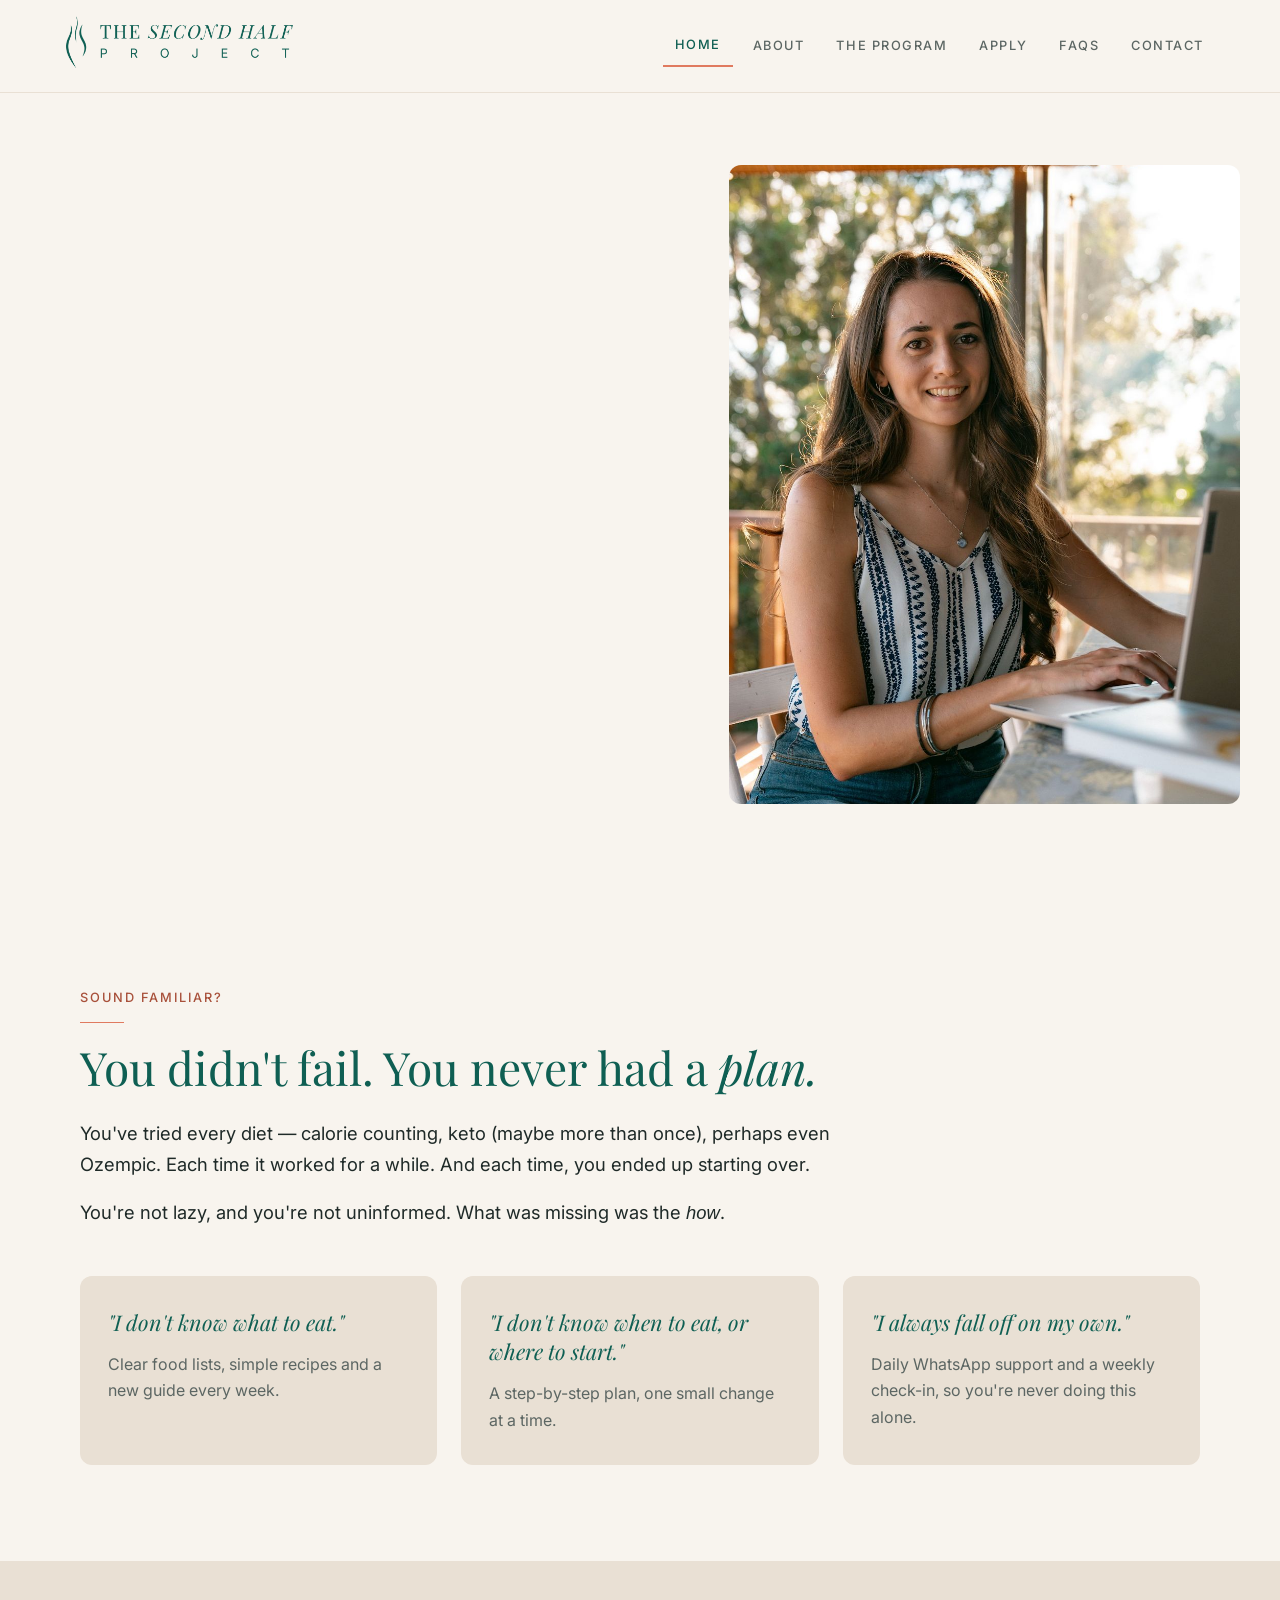
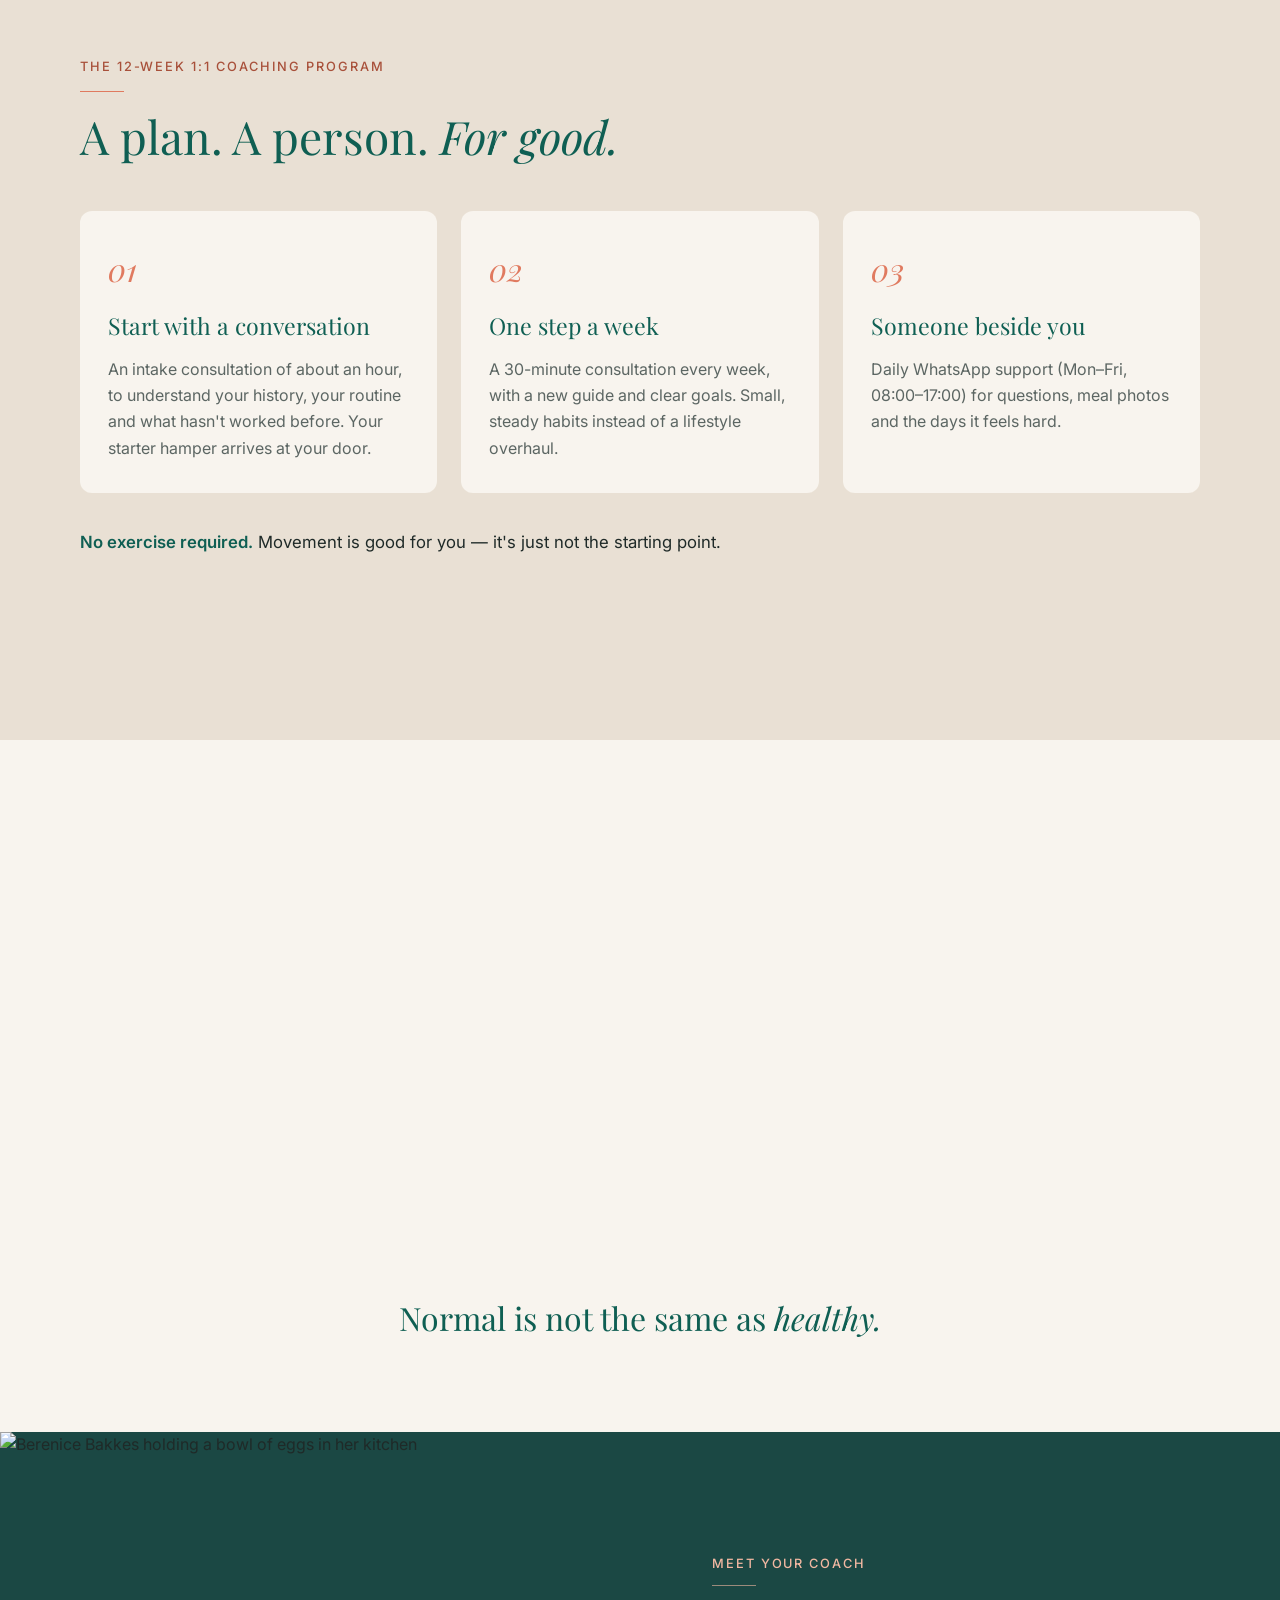
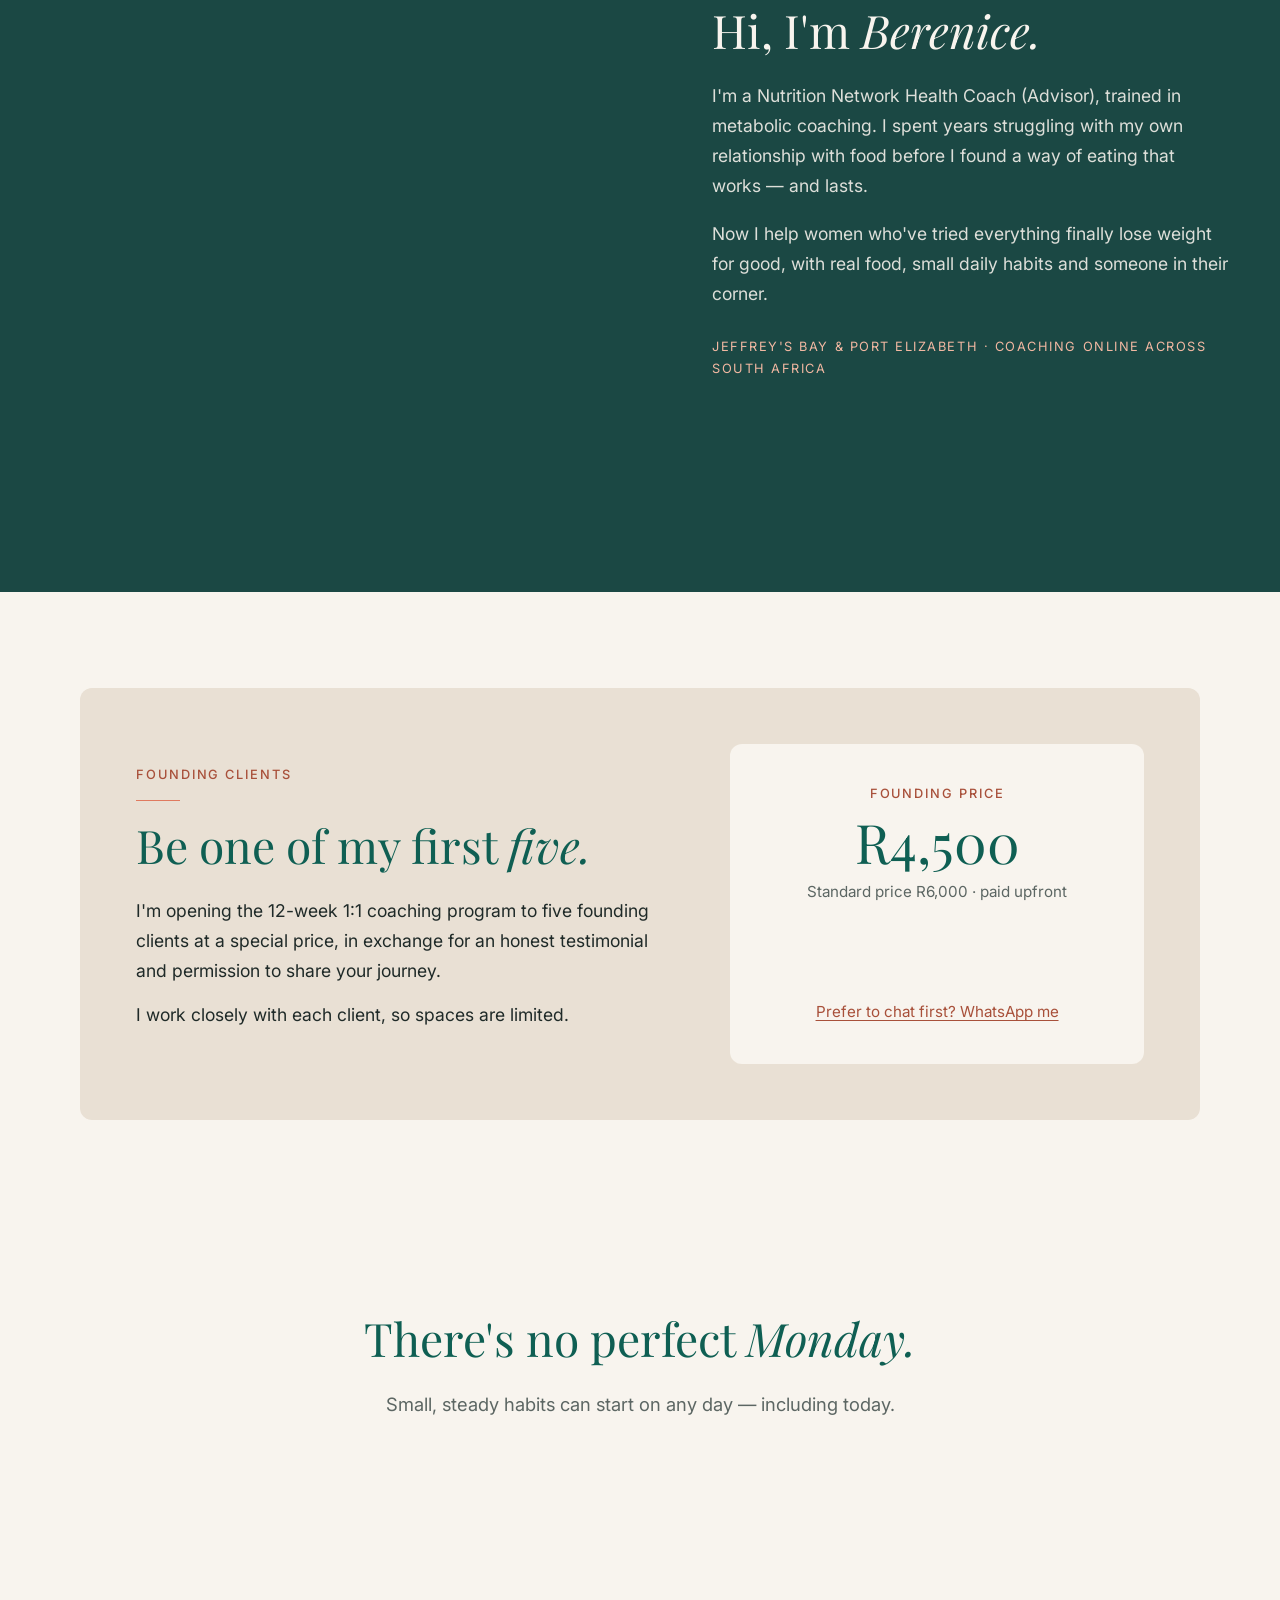
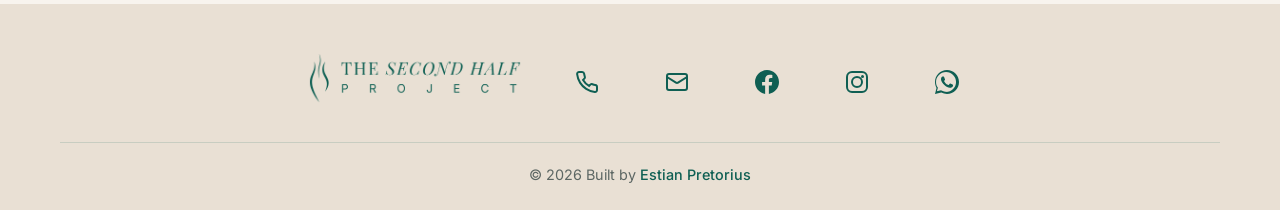
==== commit 57a00a0b: "Home page update" ====
--- a/index.html
+++ b/index.html
@@ -3,11 +3,17 @@
 <head>
     <meta charset="UTF-8">
     <meta name="viewport" content="width=device-width, initial-scale=1.0">
-    <meta name="description" content="A 12-week personalized health coaching program to restore your health, lose weight, and build lasting habits for transformation.">
+    <title>The Second Half Project | 12-week 1:1 weight-loss coaching for women</title>
+    <meta name="description" content="You didn't fail. You never had a plan. A 12-week 1:1 coaching program that teaches you what and when to eat, with daily support. No exercise required. Online, across South Africa.">
     <meta name="facebook-domain-verification" content="6b98duykyc8q10894hren2wezcdpbd" />
-    <title>The Second Half Project - Restore Your Health</title>
-    <link rel="preload" href="style.css" as="style">
-    <link rel="stylesheet" href="style.css">
+    <meta property="og:type" content="website">
+    <meta property="og:site_name" content="The Second Half Project">
+    <meta property="og:title" content="The Second Half Project">
+    <meta property="og:description" content="The choices you make today will shape the Second Half of your life. A 12-week 1:1 coaching program for women who've tried every diet.">
+    <meta property="og:image" content="https://secondhalfproject.co.za/res/hero-berenice.jpg">
+    <meta property="og:url" content="https://secondhalfproject.co.za/">
+    <link rel="preload" href="style.css?v=2" as="style">
+    <link rel="stylesheet" href="style.css?v=2">
     <link rel="icon" type="image/png" href="res/TSHP Logo Tab_circle.png">
 </head>
 <body>
@@ -38,12 +44,12 @@
         </div>
     </nav>
 
-    <!-- Hero Section -->
+    <!-- Hero -->
     <section class="hero">
         <div class="hero-inner">
             <div class="hero-content">
                 <p class="hero-eyebrow">12-week 1:1 coaching program</p>
-                <h2>The choices you make today will shape the <em>Second Half</em> of your life.</h2>
+                <h1>The choices you make today will shape the <em>Second Half</em> of your life.</h1>
                 <p>Your last stop for lasting weight loss.</p>
                 <div class="hero-buttons">
                     <a href="apply.html" class="btn btn-primary">Apply for a founding spot</a>
@@ -56,42 +62,141 @@
         </div>
     </section>
 
-    <!-- Approach Section -->
+    <!-- You didn't fail -->
+    <section class="home-section">
+        <div class="home-inner">
+            <div class="section-head">
+                <p class="eyebrow">Sound familiar?</p>
+                <h2>You didn't fail. You never had a <em>plan.</em></h2>
+                <p class="lead">You've tried every diet — calorie counting, keto (maybe more than once), perhaps even Ozempic. Each time it worked for a while. And each time, you ended up starting over.</p>
+                <p class="lead">You're not lazy, and you're not uninformed. What was missing was the <em>how</em>.</p>
+            </div>
+            <div class="gap-grid">
+                <div class="gap-card">
+                    <p class="gap-quote">"I don't know what to eat."</p>
+                    <p>Clear food lists, simple recipes and a new guide every week.</p>
+                </div>
+                <div class="gap-card">
+                    <p class="gap-quote">"I don't know when to eat, or where to start."</p>
+                    <p>A step-by-step plan, one small change at a time.</p>
+                </div>
+                <div class="gap-card">
+                    <p class="gap-quote">"I always fall off on my own."</p>
+                    <p>Daily WhatsApp support and a weekly check-in, so you're never doing this alone.</p>
+                </div>
+            </div>
+        </div>
+    </section>
+
+    <!-- How the 12 weeks work -->
+    <section class="home-section home-sand">
+        <div class="home-inner">
+            <div class="section-head">
+                <p class="eyebrow">The 12-week 1:1 coaching program</p>
+                <h2>A plan. A person. <em>For good.</em></h2>
+            </div>
+            <div class="how-grid">
+                <div class="how-step">
+                    <span class="how-number">01</span>
+                    <h3>Start with a conversation</h3>
+                    <p>An intake consultation of about an hour, to understand your history, your routine and what hasn't worked before. Your starter hamper arrives at your door.</p>
+                </div>
+                <div class="how-step">
+                    <span class="how-number">02</span>
+                    <h3>One step a week</h3>
+                    <p>A 30-minute consultation every week, with a new guide and clear goals. Small, steady habits instead of a lifestyle overhaul.</p>
+                </div>
+                <div class="how-step">
+                    <span class="how-number">03</span>
+                    <h3>Someone beside you</h3>
+                    <p>Daily WhatsApp support (Mon–Fri, 08:00–17:00) for questions, meal photos and the days it feels hard.</p>
+                </div>
+            </div>
+            <p class="how-note"><strong>No exercise required.</strong> Movement is good for you — it's just not the starting point.</p>
+            <div class="section-cta">
+                <a href="program.html" class="btn btn-secondary">See what's included</a>
+            </div>
+        </div>
+    </section>
+
+    <!-- Modern life -->
     <section class="approach-section">
         <div class="container">
             <h2 class="approach-title">Modern life wasn't designed for human health.</h2>
-
             <div class="approach-grid">
                 <div class="approach-card">
                     <h3>Food</h3>
-                    <img src="res/Icon-Relationship.png" alt="Relationship" class="approach-icon" fetchpriority="high" width="80" height="80">
-                    <p>Much of what modern culture calls “food” was engineered for convenience, shelf life, and hyper-palatability — not nourishment.</p>
+                    <p>Much of what modern culture calls "food" was engineered for convenience, shelf life and hyper-palatability — not nourishment.</p>
                 </div>
                 <div class="approach-card">
                     <h3>Stimulation</h3>
-                    <img src="res/Icon-Mindset.png" alt="Mindset" class="approach-icon" width="80" height="80">
-                    <p>Modern life keeps people constantly stimulated, distracted, stressed, sleep-deprived, and disconnected from natural rhythms.</p>
+                    <p>Modern life keeps us constantly stimulated, distracted, stressed, short on sleep and out of step with natural rhythms.</p>
                 </div>
                 <div class="approach-card">
-                    <h3>Normalized Symptoms</h3>
-                    <img src="res/Icon-Accountability.png" alt="Accountability" class="approach-icon" width="80" height="80">
-                    <p>Fatigue, obesity, cravings, poor sleep, stress, and low energy became so common that they started to feel normal.</p>
-                </div>
-            </div>
-
-            <div class="approach-cta">
-            </div>
-        </div>
-    </section>
-
-    <!-- Why Section -->
-    <section class="why-section">
-        <div class="container">
-            <h2 class="why-title">A different way of living.</h2>
-            <p class="why-description">Real change rarely comes from comfort, convenience, or quick fixes. It requires intentional choices, consistent action, and a willingness to live differently.</p>
-            <p class="why-highlight">Sometimes change begins by questioning what everyone else accepts.</p>
-            <div class="why-cta">
-                <a href="about.html" class="btn btn-primary">Explore the Project</a>
+                    <h3>Normalised symptoms</h3>
+                    <p>Fatigue, cravings, poor sleep, stress and low energy became so common that they started to feel normal.</p>
+                </div>
+            </div>
+            <p class="approach-close">Normal is not the same as <em>healthy.</em></p>
+        </div>
+    </section>
+
+    <!-- Meet Berenice -->
+    <section class="coach-panel">
+        <div class="coach-photo">
+            <img src="res/coach-berenice.jpg" alt="Berenice Bakkes holding a bowl of eggs in her kitchen" width="800" height="1200">
+        </div>
+        <div class="coach-text">
+            <p class="eyebrow eyebrow-dark">Meet your coach</p>
+            <h2>Hi, I'm <em>Berenice.</em></h2>
+            <p>I'm a Nutrition Network Health Coach (Advisor), trained in metabolic coaching. I spent years struggling with my own relationship with food before I found a way of eating that works — and lasts.</p>
+            <p>Now I help women who've tried everything finally lose weight for good, with real food, small daily habits and someone in their corner.</p>
+            <p class="coach-location">Jeffrey's Bay &amp; Port Elizabeth · coaching online across South Africa</p>
+            <a href="about.html" class="btn btn-light">Read my story</a>
+        </div>
+    </section>
+
+    <!-- Testimonial: switch on when the written testimonial arrives (remove "hidden") -->
+    <section class="home-section testimonial-section" hidden>
+        <div class="home-inner narrow">
+            <blockquote class="testimonial">
+                <p>"[Exact words from the testimonial]"</p>
+                <footer>— [Name], my aunt and very first client</footer>
+            </blockquote>
+        </div>
+    </section>
+
+    <!-- Founding offer -->
+    <section class="home-section">
+        <div class="home-inner">
+            <div class="offer-card">
+                <div class="offer-text">
+                    <p class="eyebrow">Founding clients</p>
+                    <h2>Be one of my first <em>five.</em></h2>
+                    <p>I'm opening the 12-week 1:1 coaching program to five founding clients at a special price, in exchange for an honest testimonial and permission to share your journey.</p>
+                    <p>I work closely with each client, so spaces are limited.</p>
+                </div>
+                <div class="offer-price">
+                    <p class="price-label">Founding price</p>
+                    <p class="price">R4,500</p>
+                    <p class="price-note">Standard price R6,000 · paid upfront</p>
+                    <a href="apply.html" class="btn btn-primary">Apply for a founding spot</a>
+                    <a href="https://wa.me/27679783522?text=Hi%20Berenice%2C%20I%27d%20like%20to%20know%20more%20about%20the%2012-week%20program." class="text-link" target="_blank" rel="noopener">Prefer to chat first? WhatsApp me</a>
+                </div>
+            </div>
+        </div>
+    </section>
+
+    <!-- Freebie sign-up: added in Phase 3 (MailerLite form goes here) -->
+
+    <!-- Closing -->
+    <section class="home-section home-closing">
+        <div class="home-inner narrow">
+            <h2>There's no perfect <em>Monday.</em></h2>
+            <p class="lead">Small, steady habits can start on any day — including today.</p>
+            <div class="hero-buttons centred">
+                <a href="apply.html" class="btn btn-primary">Apply for a founding spot</a>
+                <a href="https://wa.me/27679783522?text=Hi%20Berenice%2C%20I%27d%20like%20to%20know%20more%20about%20the%2012-week%20program." class="btn btn-secondary" target="_blank" rel="noopener">Chat on WhatsApp</a>
             </div>
         </div>
     </section>
--- a/style.css
+++ b/style.css
@@ -2698,3 +2698,203 @@
     .footer-content { flex-wrap: wrap; gap: 12px; }
     .footer-logo { width: 100%; margin-bottom: 8px; }
 }
+
+/* =========================================================
+   HOME PAGE SECTIONS (Phase 2, October 2026)
+   ========================================================= */
+.hero-content h1 {
+    font-family: var(--serif);
+    font-weight: 400;
+    color: var(--teal);
+    font-size: clamp(2.5rem, 5vw, 4.4rem);
+    line-height: 1.08;
+    letter-spacing: 0;
+    margin: 0 0 28px;
+    max-width: 640px;
+}
+.hero-content h1 em { font-style: italic; }
+
+.home-section { background-color: var(--cream); padding: 96px 24px; }
+.home-sand { background-color: var(--sand); }
+.home-inner { max-width: 1120px; margin: 0 auto; }
+.home-inner.narrow { max-width: 760px; text-align: center; }
+
+.eyebrow {
+    font-family: var(--sans);
+    font-size: 0.8rem;
+    font-weight: 500;
+    letter-spacing: 0.15em;
+    text-transform: uppercase;
+    color: var(--terracotta);
+    margin-bottom: 18px;
+}
+.eyebrow::after {
+    content: "";
+    display: block;
+    width: 44px;
+    height: 1px;
+    background: var(--coral);
+    margin-top: 14px;
+}
+.eyebrow-dark { color: var(--soft-coral); }
+.eyebrow-dark::after { background: var(--soft-coral); opacity: 0.6; }
+
+.section-head { max-width: 720px; margin-bottom: 48px; }
+.home-section h2, .coach-text h2 {
+    font-family: var(--serif);
+    font-weight: 400;
+    color: var(--teal);
+    font-size: clamp(2rem, 3.6vw, 3rem);
+    line-height: 1.15;
+    margin-bottom: 24px;
+}
+.lead { font-size: 1.15rem; line-height: 1.7; color: var(--ink); margin-bottom: 16px; }
+.lead:last-child { margin-bottom: 0; }
+
+/* "You didn't fail" — three gaps */
+.gap-grid { display: grid; grid-template-columns: repeat(3, 1fr); gap: 24px; }
+.gap-card {
+    background-color: var(--sand);
+    border-radius: 12px;
+    padding: 32px 28px;
+}
+.gap-card .gap-quote {
+    font-family: var(--serif);
+    font-style: italic;
+    font-size: 1.35rem;
+    line-height: 1.35;
+    color: var(--teal);
+    margin-bottom: 14px;
+}
+.gap-card p { color: var(--muted); line-height: 1.65; }
+
+/* How the 12 weeks work */
+.how-grid { display: grid; grid-template-columns: repeat(3, 1fr); gap: 24px; }
+.how-step { background-color: var(--cream); border-radius: 12px; padding: 32px 28px; }
+.how-number {
+    display: block;
+    font-family: var(--serif);
+    font-style: italic;
+    font-size: 2rem;
+    color: var(--coral);
+    margin-bottom: 12px;
+}
+.how-step h3 {
+    font-family: var(--serif);
+    font-weight: 400;
+    color: var(--teal);
+    font-size: 1.45rem;
+    margin-bottom: 12px;
+}
+.how-step p { color: var(--muted); line-height: 1.65; }
+.how-note { margin-top: 36px; font-size: 1.05rem; color: var(--ink); }
+.how-note strong { color: var(--teal); font-weight: 600; }
+.section-cta { margin-top: 32px; }
+
+/* Modern life — closing line */
+.approach-close {
+    text-align: center;
+    font-family: var(--serif);
+    font-size: clamp(1.5rem, 2.6vw, 2rem);
+    color: var(--teal);
+    margin-top: 8px;
+}
+
+/* Meet Berenice — split panel */
+.coach-panel {
+    display: grid;
+    grid-template-columns: 1fr 1fr;
+    background-color: var(--forest);
+    flex: none;
+}
+.coach-photo img {
+    display: block;
+    width: 100%;
+    height: 100%;
+    max-height: 760px;
+    object-fit: cover;
+    object-position: center 25%;
+}
+.coach-text {
+    padding: 88px 8% 88px 72px;
+    align-self: center;
+    max-width: 640px;
+}
+.coach-text h2 { color: var(--cream); }
+.coach-text p { color: rgba(248, 244, 238, 0.88); font-size: 1.1rem; line-height: 1.7; margin-bottom: 18px; }
+.coach-text .coach-location {
+    font-size: 0.8rem;
+    letter-spacing: 0.12em;
+    text-transform: uppercase;
+    color: var(--soft-coral);
+    margin: 28px 0 32px;
+}
+.btn-light { background-color: var(--cream); color: var(--forest); }
+.btn-light:hover { background-color: var(--sand); }
+
+/* Testimonial */
+.testimonial p {
+    font-family: var(--serif);
+    font-style: italic;
+    font-size: clamp(1.5rem, 2.8vw, 2.1rem);
+    line-height: 1.35;
+    color: var(--teal);
+    margin-bottom: 20px;
+}
+.testimonial footer { font-size: 0.9rem; color: var(--muted); letter-spacing: 0.04em; }
+
+/* Founding offer */
+.offer-card {
+    display: grid;
+    grid-template-columns: 1.3fr 1fr;
+    gap: 56px;
+    align-items: center;
+    background-color: var(--sand);
+    border-radius: 12px;
+    padding: 56px;
+}
+.offer-text p { color: var(--ink); font-size: 1.1rem; line-height: 1.7; margin-bottom: 14px; }
+.offer-text p.eyebrow { font-size: 0.8rem; margin-bottom: 18px; color: var(--terracotta); }
+.offer-price {
+    background-color: var(--cream);
+    border-radius: 12px;
+    padding: 40px 32px;
+    text-align: center;
+}
+.price-label { font-size: 0.8rem; letter-spacing: 0.15em; text-transform: uppercase; color: var(--terracotta); font-weight: 500; }
+.price { font-family: var(--serif); font-size: 3.4rem; color: var(--teal); line-height: 1.1; margin: 8px 0; }
+.price-note { color: var(--muted); font-size: 0.95rem; margin-bottom: 24px; }
+.offer-price .btn { display: block; width: 100%; }
+.text-link {
+    display: inline-block;
+    margin-top: 16px;
+    color: var(--terracotta);
+    font-size: 0.95rem;
+    text-decoration: underline;
+    text-underline-offset: 3px;
+    text-decoration-thickness: 1px;
+}
+
+.home-sand .btn-secondary { background-color: var(--cream); }
+.home-sand .btn-secondary:hover { background-color: #fff; filter: none; }
+.approach-section { background-color: var(--cream); }
+.approach-card, .approach-card:hover { background-color: var(--sand); }
+.section-head { max-width: 800px; }
+
+/* Closing */
+.home-closing .lead { margin-bottom: 32px; color: var(--muted); }
+.hero-buttons.centred { justify-content: center; }
+
+@media (max-width: 900px) {
+    .gap-grid, .how-grid { grid-template-columns: 1fr; }
+    .coach-panel { grid-template-columns: 1fr; }
+    .coach-photo img { max-height: 520px; }
+    .coach-text { padding: 56px 24px 64px; }
+    .offer-card { grid-template-columns: 1fr; gap: 32px; padding: 32px 22px; }
+}
+@media (max-width: 768px) {
+    .home-section { padding: 64px 20px; }
+    .hero-content h1 { font-size: 2.4rem; }
+    .section-head { margin-bottom: 32px; }
+}
+.coach-text p.eyebrow-dark { color: var(--soft-coral); font-size: 0.8rem; line-height: 1.2; margin-bottom: 18px; }
--- a/style.css
+++ b/style.css
@@ -2698,3 +2698,203 @@
     .footer-content { flex-wrap: wrap; gap: 12px; }
     .footer-logo { width: 100%; margin-bottom: 8px; }
 }
+
+/* =========================================================
+   HOME PAGE SECTIONS (Phase 2, October 2026)
+   ========================================================= */
+.hero-content h1 {
+    font-family: var(--serif);
+    font-weight: 400;
+    color: var(--teal);
+    font-size: clamp(2.5rem, 5vw, 4.4rem);
+    line-height: 1.08;
+    letter-spacing: 0;
+    margin: 0 0 28px;
+    max-width: 640px;
+}
+.hero-content h1 em { font-style: italic; }
+
+.home-section { background-color: var(--cream); padding: 96px 24px; }
+.home-sand { background-color: var(--sand); }
+.home-inner { max-width: 1120px; margin: 0 auto; }
+.home-inner.narrow { max-width: 760px; text-align: center; }
+
+.eyebrow {
+    font-family: var(--sans);
+    font-size: 0.8rem;
+    font-weight: 500;
+    letter-spacing: 0.15em;
+    text-transform: uppercase;
+    color: var(--terracotta);
+    margin-bottom: 18px;
+}
+.eyebrow::after {
+    content: "";
+    display: block;
+    width: 44px;
+    height: 1px;
+    background: var(--coral);
+    margin-top: 14px;
+}
+.eyebrow-dark { color: var(--soft-coral); }
+.eyebrow-dark::after { background: var(--soft-coral); opacity: 0.6; }
+
+.section-head { max-width: 720px; margin-bottom: 48px; }
+.home-section h2, .coach-text h2 {
+    font-family: var(--serif);
+    font-weight: 400;
+    color: var(--teal);
+    font-size: clamp(2rem, 3.6vw, 3rem);
+    line-height: 1.15;
+    margin-bottom: 24px;
+}
+.lead { font-size: 1.15rem; line-height: 1.7; color: var(--ink); margin-bottom: 16px; }
+.lead:last-child { margin-bottom: 0; }
+
+/* "You didn't fail" — three gaps */
+.gap-grid { display: grid; grid-template-columns: repeat(3, 1fr); gap: 24px; }
+.gap-card {
+    background-color: var(--sand);
+    border-radius: 12px;
+    padding: 32px 28px;
+}
+.gap-card .gap-quote {
+    font-family: var(--serif);
+    font-style: italic;
+    font-size: 1.35rem;
+    line-height: 1.35;
+    color: var(--teal);
+    margin-bottom: 14px;
+}
+.gap-card p { color: var(--muted); line-height: 1.65; }
+
+/* How the 12 weeks work */
+.how-grid { display: grid; grid-template-columns: repeat(3, 1fr); gap: 24px; }
+.how-step { background-color: var(--cream); border-radius: 12px; padding: 32px 28px; }
+.how-number {
+    display: block;
+    font-family: var(--serif);
+    font-style: italic;
+    font-size: 2rem;
+    color: var(--coral);
+    margin-bottom: 12px;
+}
+.how-step h3 {
+    font-family: var(--serif);
+    font-weight: 400;
+    color: var(--teal);
+    font-size: 1.45rem;
+    margin-bottom: 12px;
+}
+.how-step p { color: var(--muted); line-height: 1.65; }
+.how-note { margin-top: 36px; font-size: 1.05rem; color: var(--ink); }
+.how-note strong { color: var(--teal); font-weight: 600; }
+.section-cta { margin-top: 32px; }
+
+/* Modern life — closing line */
+.approach-close {
+    text-align: center;
+    font-family: var(--serif);
+    font-size: clamp(1.5rem, 2.6vw, 2rem);
+    color: var(--teal);
+    margin-top: 8px;
+}
+
+/* Meet Berenice — split panel */
+.coach-panel {
+    display: grid;
+    grid-template-columns: 1fr 1fr;
+    background-color: var(--forest);
+    flex: none;
+}
+.coach-photo img {
+    display: block;
+    width: 100%;
+    height: 100%;
+    max-height: 760px;
+    object-fit: cover;
+    object-position: center 25%;
+}
+.coach-text {
+    padding: 88px 8% 88px 72px;
+    align-self: center;
+    max-width: 640px;
+}
+.coach-text h2 { color: var(--cream); }
+.coach-text p { color: rgba(248, 244, 238, 0.88); font-size: 1.1rem; line-height: 1.7; margin-bottom: 18px; }
+.coach-text .coach-location {
+    font-size: 0.8rem;
+    letter-spacing: 0.12em;
+    text-transform: uppercase;
+    color: var(--soft-coral);
+    margin: 28px 0 32px;
+}
+.btn-light { background-color: var(--cream); color: var(--forest); }
+.btn-light:hover { background-color: var(--sand); }
+
+/* Testimonial */
+.testimonial p {
+    font-family: var(--serif);
+    font-style: italic;
+    font-size: clamp(1.5rem, 2.8vw, 2.1rem);
+    line-height: 1.35;
+    color: var(--teal);
+    margin-bottom: 20px;
+}
+.testimonial footer { font-size: 0.9rem; color: var(--muted); letter-spacing: 0.04em; }
+
+/* Founding offer */
+.offer-card {
+    display: grid;
+    grid-template-columns: 1.3fr 1fr;
+    gap: 56px;
+    align-items: center;
+    background-color: var(--sand);
+    border-radius: 12px;
+    padding: 56px;
+}
+.offer-text p { color: var(--ink); font-size: 1.1rem; line-height: 1.7; margin-bottom: 14px; }
+.offer-text p.eyebrow { font-size: 0.8rem; margin-bottom: 18px; color: var(--terracotta); }
+.offer-price {
+    background-color: var(--cream);
+    border-radius: 12px;
+    padding: 40px 32px;
+    text-align: center;
+}
+.price-label { font-size: 0.8rem; letter-spacing: 0.15em; text-transform: uppercase; color: var(--terracotta); font-weight: 500; }
+.price { font-family: var(--serif); font-size: 3.4rem; color: var(--teal); line-height: 1.1; margin: 8px 0; }
+.price-note { color: var(--muted); font-size: 0.95rem; margin-bottom: 24px; }
+.offer-price .btn { display: block; width: 100%; }
+.text-link {
+    display: inline-block;
+    margin-top: 16px;
+    color: var(--terracotta);
+    font-size: 0.95rem;
+    text-decoration: underline;
+    text-underline-offset: 3px;
+    text-decoration-thickness: 1px;
+}
+
+.home-sand .btn-secondary { background-color: var(--cream); }
+.home-sand .btn-secondary:hover { background-color: #fff; filter: none; }
+.approach-section { background-color: var(--cream); }
+.approach-card, .approach-card:hover { background-color: var(--sand); }
+.section-head { max-width: 800px; }
+
+/* Closing */
+.home-closing .lead { margin-bottom: 32px; color: var(--muted); }
+.hero-buttons.centred { justify-content: center; }
+
+@media (max-width: 900px) {
+    .gap-grid, .how-grid { grid-template-columns: 1fr; }
+    .coach-panel { grid-template-columns: 1fr; }
+    .coach-photo img { max-height: 520px; }
+    .coach-text { padding: 56px 24px 64px; }
+    .offer-card { grid-template-columns: 1fr; gap: 32px; padding: 32px 22px; }
+}
+@media (max-width: 768px) {
+    .home-section { padding: 64px 20px; }
+    .hero-content h1 { font-size: 2.4rem; }
+    .section-head { margin-bottom: 32px; }
+}
+.coach-text p.eyebrow-dark { color: var(--soft-coral); font-size: 0.8rem; line-height: 1.2; margin-bottom: 18px; }
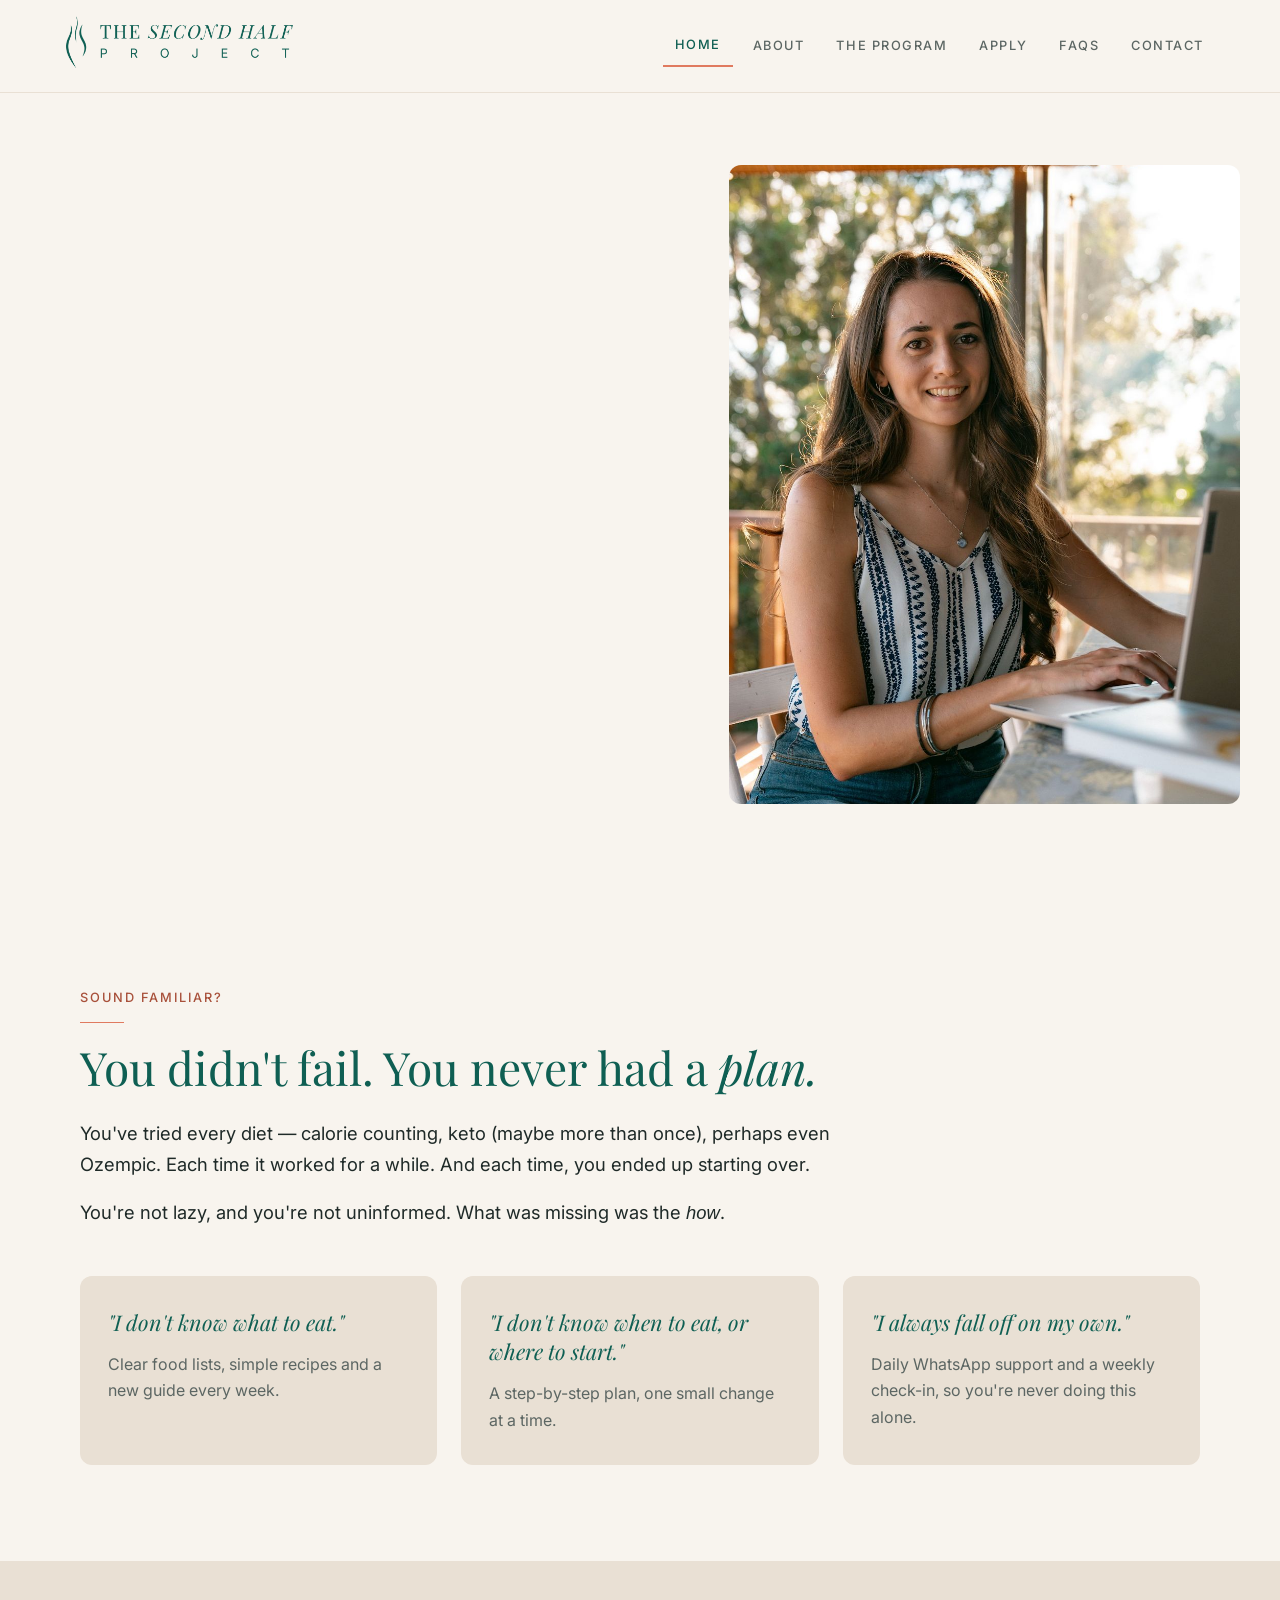
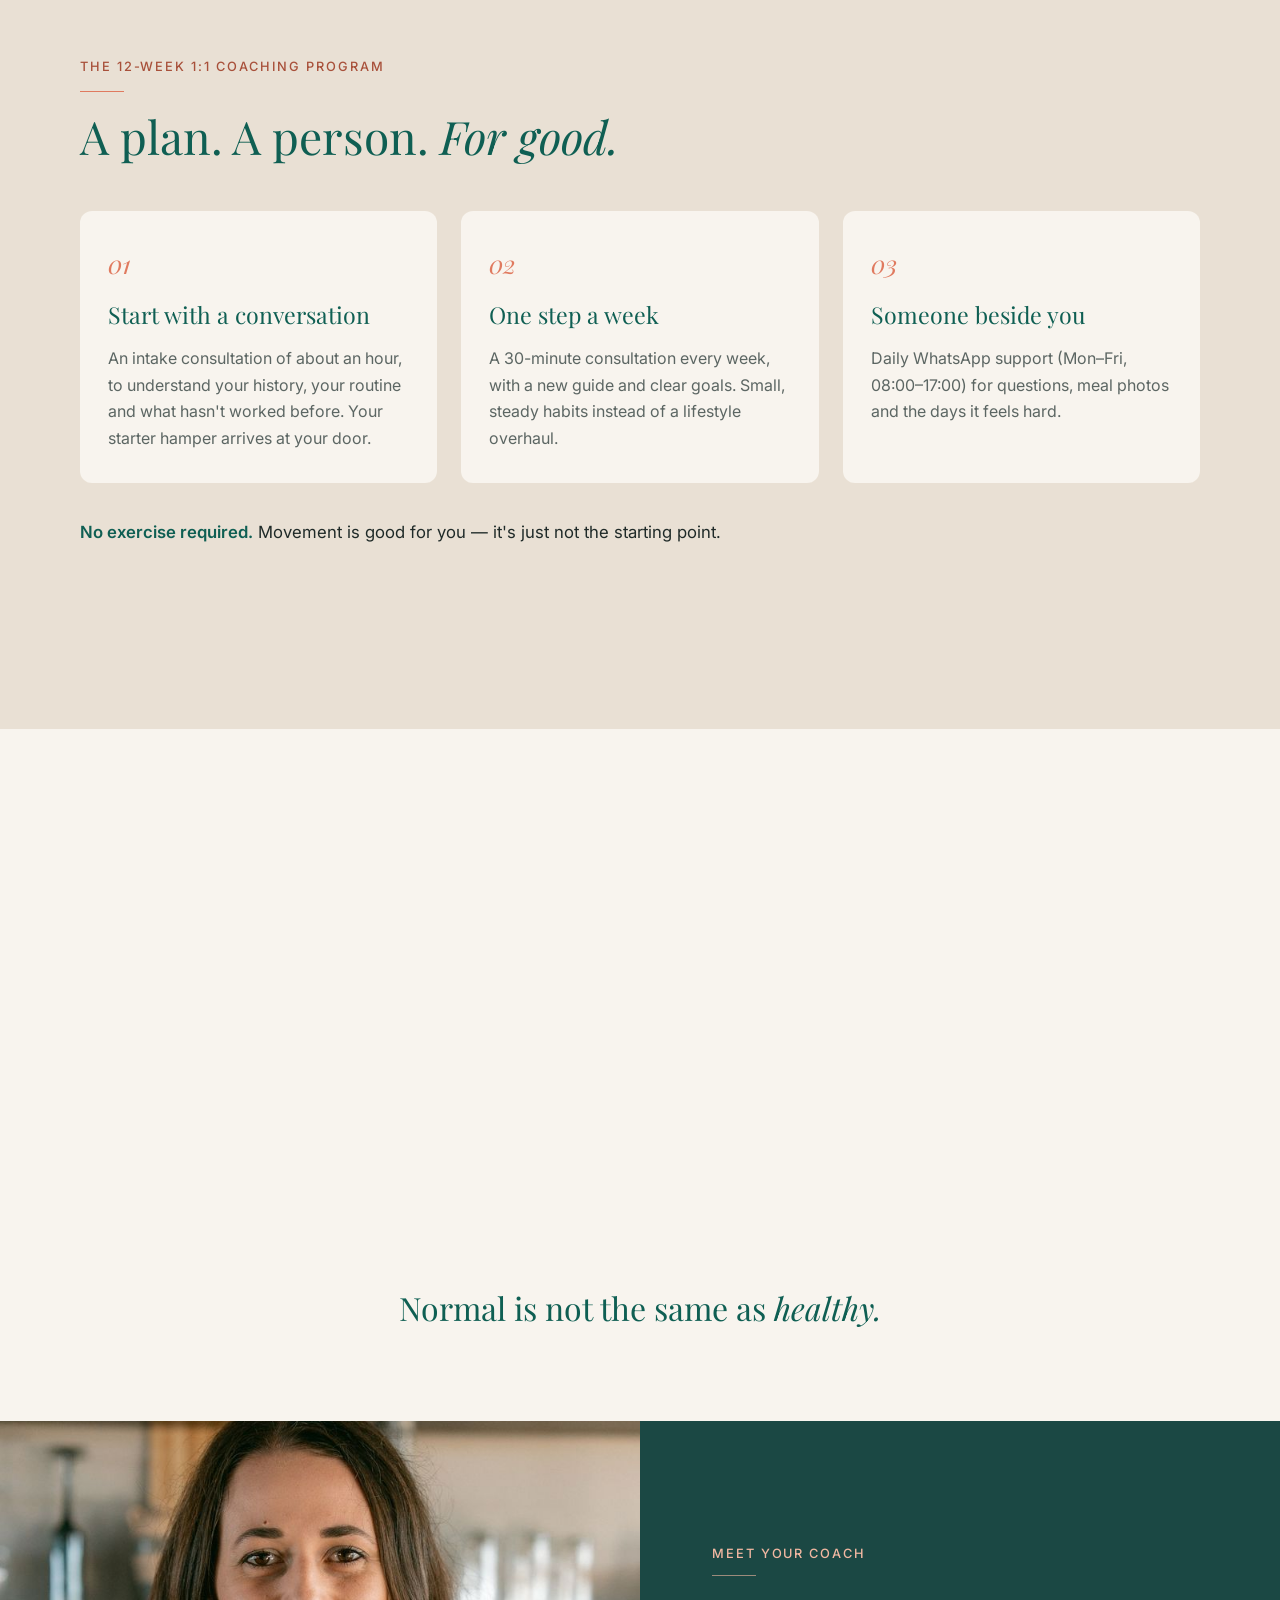
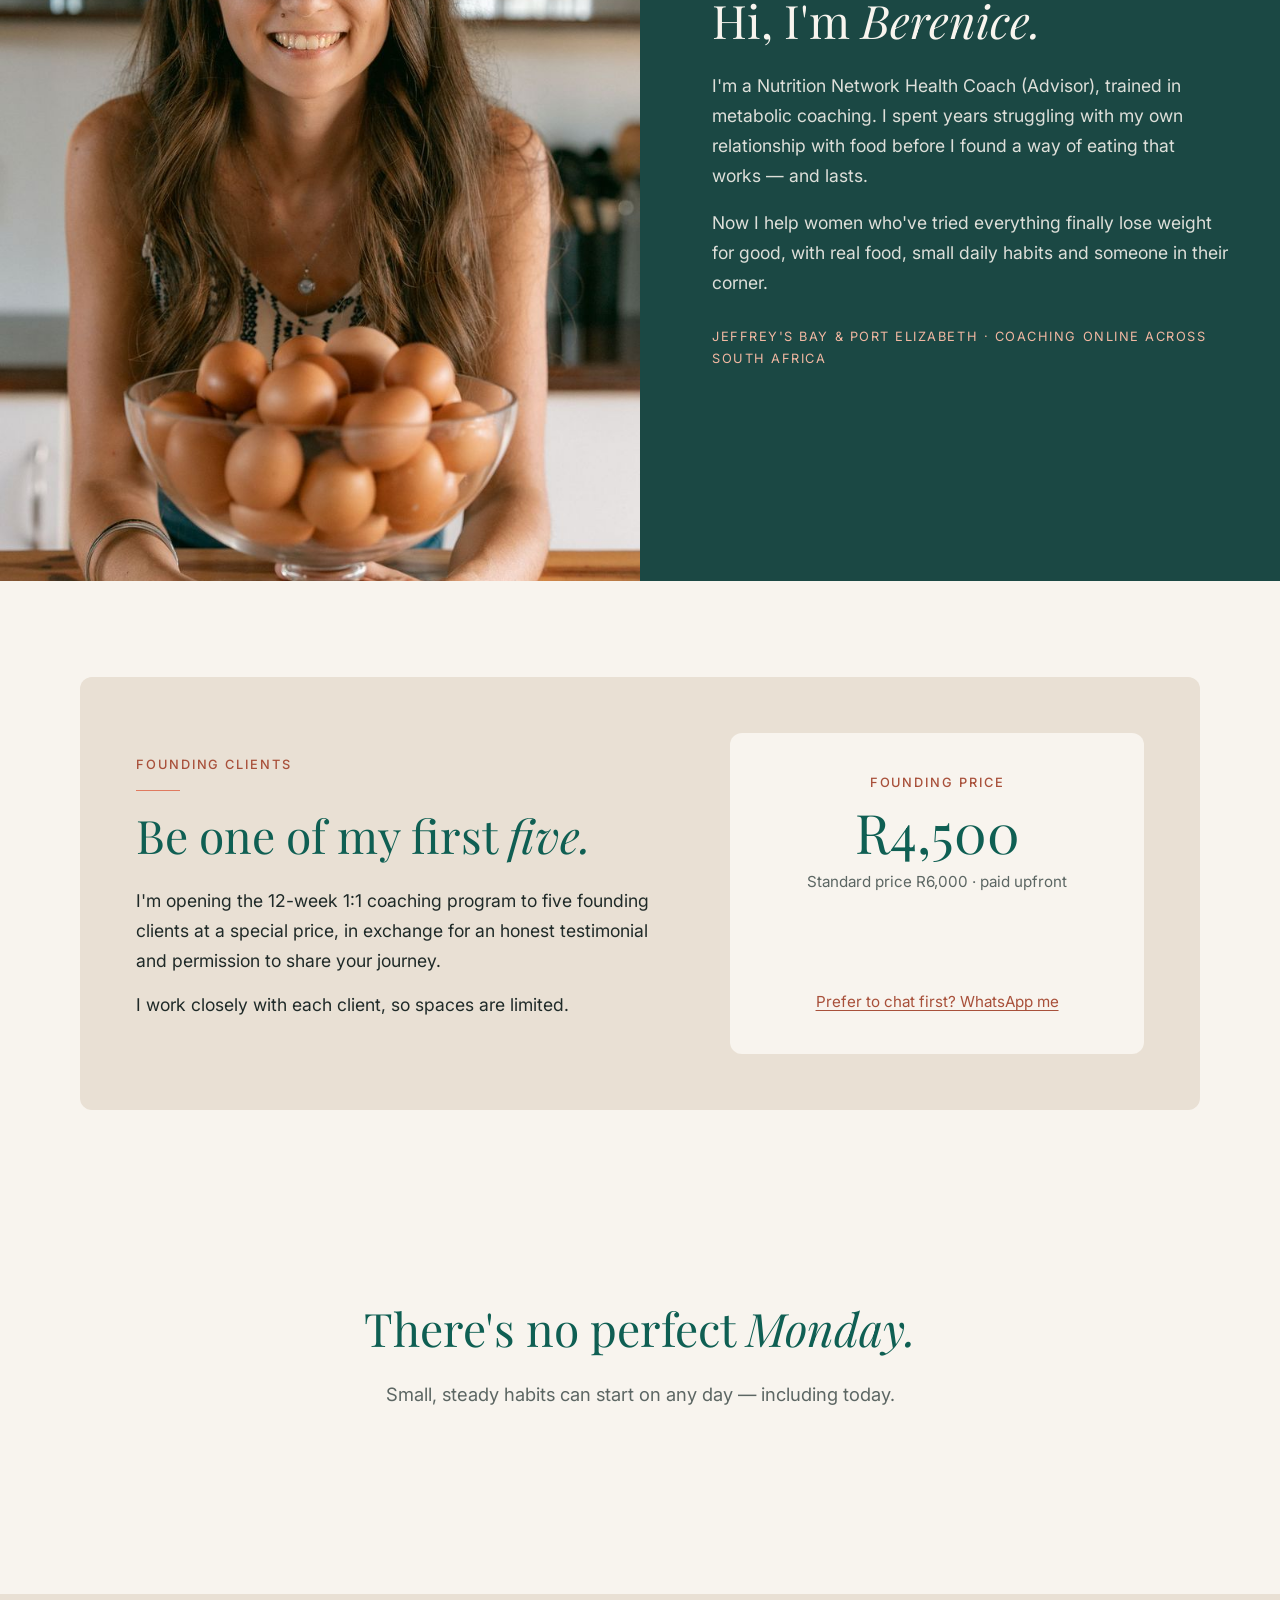
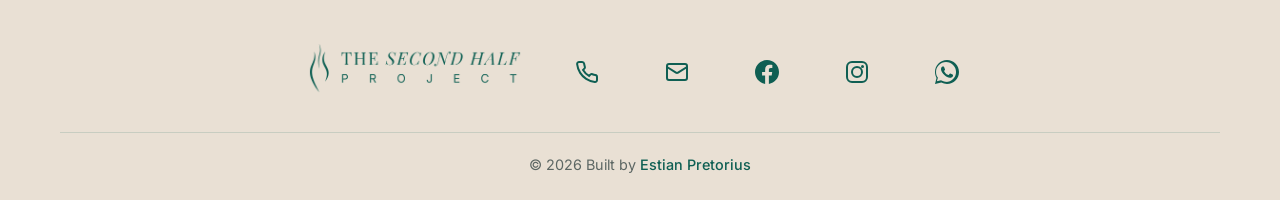
==== commit feb06708: "About and Program pages updated" ====
--- a/index.html
+++ b/index.html
@@ -12,8 +12,8 @@
     <meta property="og:description" content="The choices you make today will shape the Second Half of your life. A 12-week 1:1 coaching program for women who've tried every diet.">
     <meta property="og:image" content="https://secondhalfproject.co.za/res/hero-berenice.jpg">
     <meta property="og:url" content="https://secondhalfproject.co.za/">
-    <link rel="preload" href="style.css?v=2" as="style">
-    <link rel="stylesheet" href="style.css?v=2">
+    <link rel="preload" href="style.css?v=3" as="style">
+    <link rel="stylesheet" href="style.css?v=3">
     <link rel="icon" type="image/png" href="res/TSHP Logo Tab_circle.png">
 </head>
 <body>
--- a/style.css
+++ b/style.css
@@ -2898,3 +2898,88 @@
     .section-head { margin-bottom: 32px; }
 }
 .coach-text p.eyebrow-dark { color: var(--soft-coral); font-size: 0.8rem; line-height: 1.2; margin-bottom: 18px; }
+
+/* =========================================================
+   PROGRAM & ABOUT PAGES (Phase 2, October 2026)
+   ========================================================= */
+/* Is this for you? */
+.fit-grid { display: grid; grid-template-columns: 1fr 1fr; gap: 24px; }
+.fit-card { background-color: var(--cream); border-radius: 12px; padding: 40px 36px; }
+.fit-card h3 { font-family: var(--serif); font-weight: 400; color: var(--teal); font-size: 1.6rem; margin-bottom: 20px; }
+.fit-list { list-style: none; padding: 0; margin: 0; }
+.fit-list li {
+    position: relative;
+    padding: 12px 0 12px 34px;
+    border-top: 1px solid var(--sand);
+    color: var(--ink);
+    line-height: 1.6;
+}
+.fit-list li:first-child { border-top: none; }
+.fit-list li::before {
+    position: absolute;
+    left: 0;
+    top: 12px;
+    font-family: var(--sans);
+    font-weight: 600;
+}
+.fit-list.yes li::before { content: "✓"; color: var(--teal); }
+.fit-list.no li::before { content: "–"; color: var(--terracotta); }
+
+/* Cards on cream sections */
+.how-step.on-sand { background-color: var(--sand); }
+.how-number { font-size: 1.6rem; }
+
+/* What's included */
+.inc-grid { display: grid; grid-template-columns: repeat(4, 1fr); gap: 20px; }
+.inc-card { background-color: var(--cream); border-radius: 12px; padding: 28px 24px; }
+.inc-card::before { content: ""; display: block; width: 32px; height: 2px; background: var(--coral); margin-bottom: 18px; }
+.inc-card h3 { font-family: var(--serif); font-weight: 400; color: var(--teal); font-size: 1.3rem; margin-bottom: 10px; }
+.inc-card p { color: var(--muted); line-height: 1.6; font-size: 0.97rem; }
+.inc-card.inc-accent { background-color: var(--teal); }
+.inc-card.inc-accent::before { background: var(--soft-coral); }
+.inc-card.inc-accent h3 { color: var(--cream); }
+.inc-card.inc-accent p { color: rgba(248, 244, 238, 0.85); }
+
+/* How to start / Good to know */
+.start-grid { display: grid; grid-template-columns: repeat(4, 1fr); gap: 20px; }
+.start-grid .how-step h3 { font-size: 1.3rem; }
+
+/* Centred eyebrow & FAQ teaser */
+.centred-eyebrow::after { margin-left: auto; margin-right: auto; }
+.home-inner.narrow .text-link { margin-top: 8px; }
+
+/* Closing teal panel (Program) */
+.closing-panel { grid-template-columns: 1fr; background-color: var(--teal); }
+.closing-text { max-width: 760px; margin: 0 auto; padding: 96px 24px; text-align: center; }
+.closing-text h2 { color: var(--cream); }
+.btn-ghost { background: transparent; color: var(--cream); border: 1px solid rgba(248, 244, 238, 0.5); }
+.btn-ghost:hover { border-color: var(--cream); background: rgba(248, 244, 238, 0.08); }
+
+/* About: story */
+.story-grid { display: grid; grid-template-columns: 0.8fr 1.2fr; gap: 64px; align-items: start; }
+.story-text p { font-size: 1.1rem; line-height: 1.8; color: var(--ink); margin-bottom: 20px; }
+.story-text p:last-child { margin-bottom: 0; }
+.faith-line {
+    margin: 48px auto 0;
+    max-width: 720px;
+    text-align: center;
+    font-family: var(--serif);
+    font-style: italic;
+    font-size: 1.35rem;
+    line-height: 1.5;
+    color: var(--teal);
+}
+.coach-text p em { font-style: italic; }
+
+@media (max-width: 1000px) {
+    .inc-grid, .start-grid { grid-template-columns: repeat(2, 1fr); }
+}
+@media (max-width: 900px) {
+    .fit-grid, .story-grid { grid-template-columns: 1fr; }
+    .story-grid { gap: 8px; }
+    .fit-card { padding: 32px 24px; }
+}
+@media (max-width: 560px) {
+    .inc-grid, .start-grid { grid-template-columns: 1fr; }
+    .closing-text { padding: 64px 20px; }
+}
--- a/style.css
+++ b/style.css
@@ -2898,3 +2898,88 @@
     .section-head { margin-bottom: 32px; }
 }
 .coach-text p.eyebrow-dark { color: var(--soft-coral); font-size: 0.8rem; line-height: 1.2; margin-bottom: 18px; }
+
+/* =========================================================
+   PROGRAM & ABOUT PAGES (Phase 2, October 2026)
+   ========================================================= */
+/* Is this for you? */
+.fit-grid { display: grid; grid-template-columns: 1fr 1fr; gap: 24px; }
+.fit-card { background-color: var(--cream); border-radius: 12px; padding: 40px 36px; }
+.fit-card h3 { font-family: var(--serif); font-weight: 400; color: var(--teal); font-size: 1.6rem; margin-bottom: 20px; }
+.fit-list { list-style: none; padding: 0; margin: 0; }
+.fit-list li {
+    position: relative;
+    padding: 12px 0 12px 34px;
+    border-top: 1px solid var(--sand);
+    color: var(--ink);
+    line-height: 1.6;
+}
+.fit-list li:first-child { border-top: none; }
+.fit-list li::before {
+    position: absolute;
+    left: 0;
+    top: 12px;
+    font-family: var(--sans);
+    font-weight: 600;
+}
+.fit-list.yes li::before { content: "✓"; color: var(--teal); }
+.fit-list.no li::before { content: "–"; color: var(--terracotta); }
+
+/* Cards on cream sections */
+.how-step.on-sand { background-color: var(--sand); }
+.how-number { font-size: 1.6rem; }
+
+/* What's included */
+.inc-grid { display: grid; grid-template-columns: repeat(4, 1fr); gap: 20px; }
+.inc-card { background-color: var(--cream); border-radius: 12px; padding: 28px 24px; }
+.inc-card::before { content: ""; display: block; width: 32px; height: 2px; background: var(--coral); margin-bottom: 18px; }
+.inc-card h3 { font-family: var(--serif); font-weight: 400; color: var(--teal); font-size: 1.3rem; margin-bottom: 10px; }
+.inc-card p { color: var(--muted); line-height: 1.6; font-size: 0.97rem; }
+.inc-card.inc-accent { background-color: var(--teal); }
+.inc-card.inc-accent::before { background: var(--soft-coral); }
+.inc-card.inc-accent h3 { color: var(--cream); }
+.inc-card.inc-accent p { color: rgba(248, 244, 238, 0.85); }
+
+/* How to start / Good to know */
+.start-grid { display: grid; grid-template-columns: repeat(4, 1fr); gap: 20px; }
+.start-grid .how-step h3 { font-size: 1.3rem; }
+
+/* Centred eyebrow & FAQ teaser */
+.centred-eyebrow::after { margin-left: auto; margin-right: auto; }
+.home-inner.narrow .text-link { margin-top: 8px; }
+
+/* Closing teal panel (Program) */
+.closing-panel { grid-template-columns: 1fr; background-color: var(--teal); }
+.closing-text { max-width: 760px; margin: 0 auto; padding: 96px 24px; text-align: center; }
+.closing-text h2 { color: var(--cream); }
+.btn-ghost { background: transparent; color: var(--cream); border: 1px solid rgba(248, 244, 238, 0.5); }
+.btn-ghost:hover { border-color: var(--cream); background: rgba(248, 244, 238, 0.08); }
+
+/* About: story */
+.story-grid { display: grid; grid-template-columns: 0.8fr 1.2fr; gap: 64px; align-items: start; }
+.story-text p { font-size: 1.1rem; line-height: 1.8; color: var(--ink); margin-bottom: 20px; }
+.story-text p:last-child { margin-bottom: 0; }
+.faith-line {
+    margin: 48px auto 0;
+    max-width: 720px;
+    text-align: center;
+    font-family: var(--serif);
+    font-style: italic;
+    font-size: 1.35rem;
+    line-height: 1.5;
+    color: var(--teal);
+}
+.coach-text p em { font-style: italic; }
+
+@media (max-width: 1000px) {
+    .inc-grid, .start-grid { grid-template-columns: repeat(2, 1fr); }
+}
+@media (max-width: 900px) {
+    .fit-grid, .story-grid { grid-template-columns: 1fr; }
+    .story-grid { gap: 8px; }
+    .fit-card { padding: 32px 24px; }
+}
+@media (max-width: 560px) {
+    .inc-grid, .start-grid { grid-template-columns: 1fr; }
+    .closing-text { padding: 64px 20px; }
+}
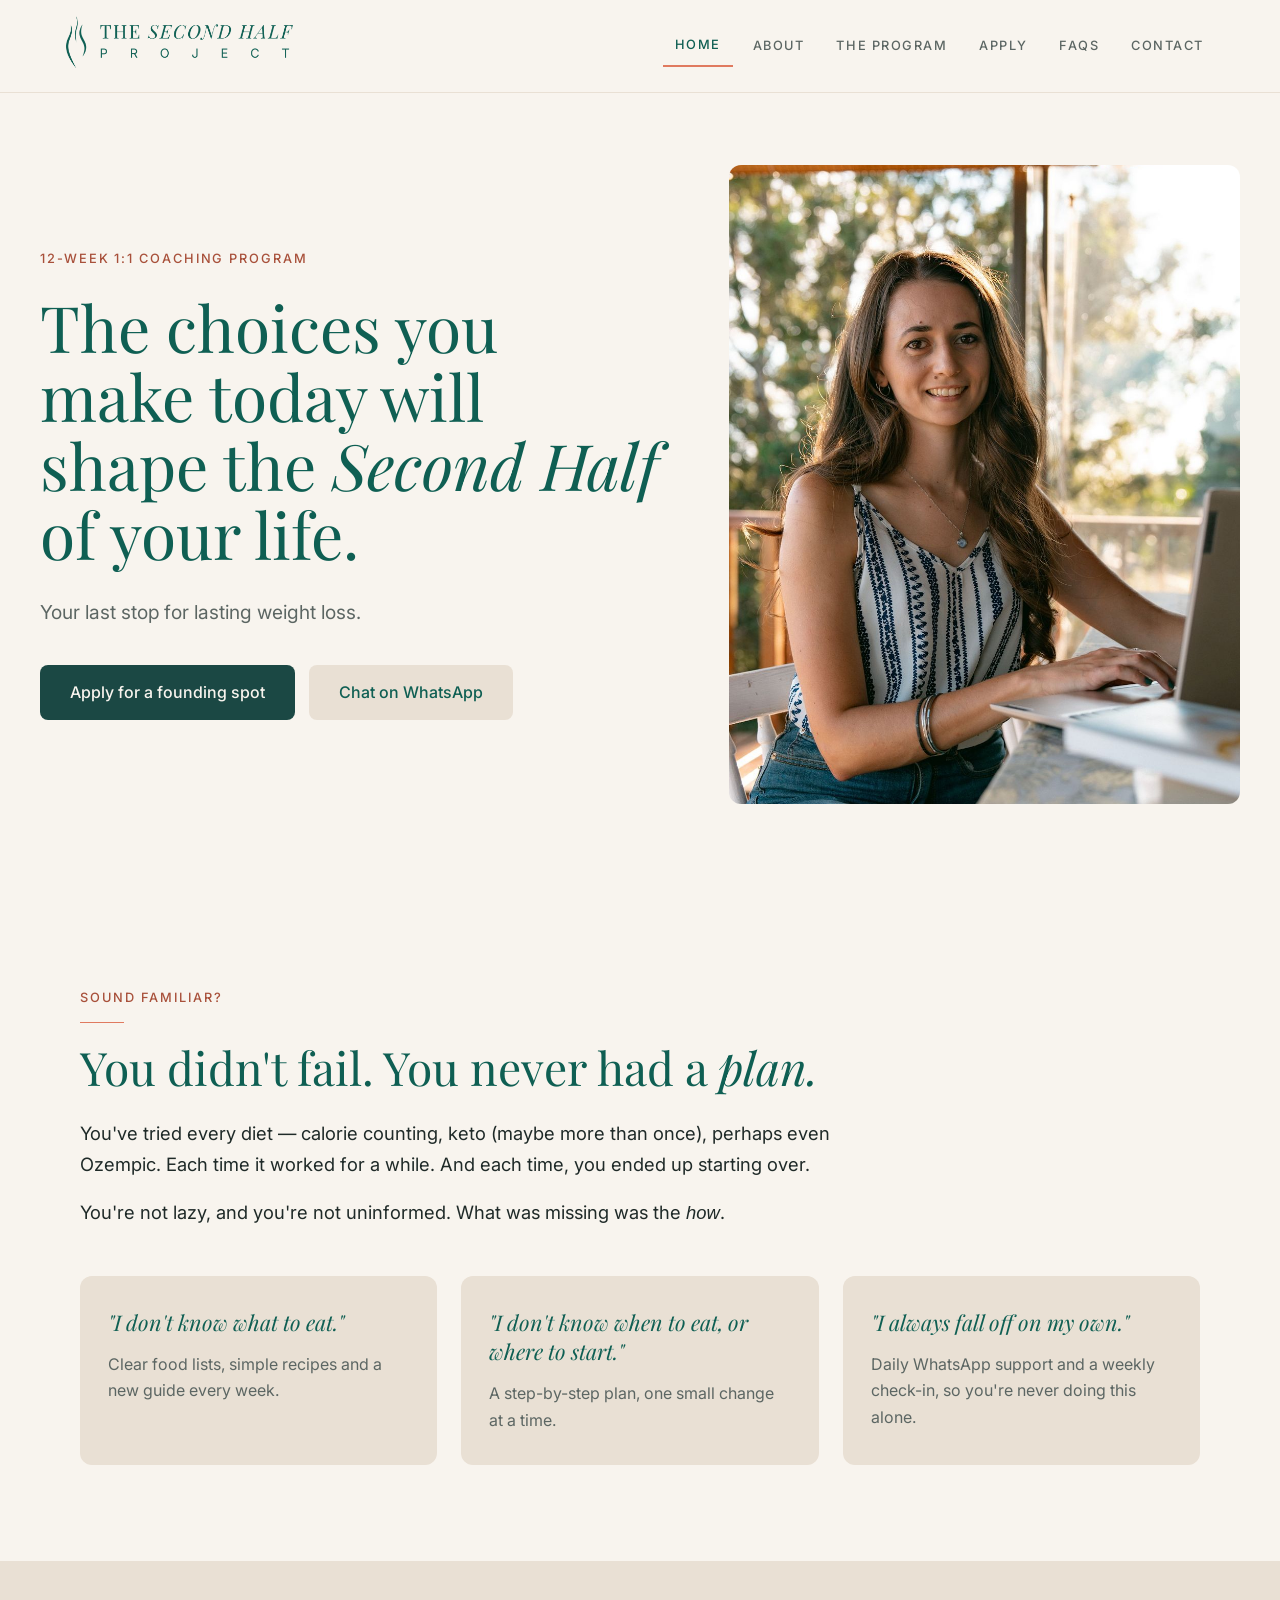
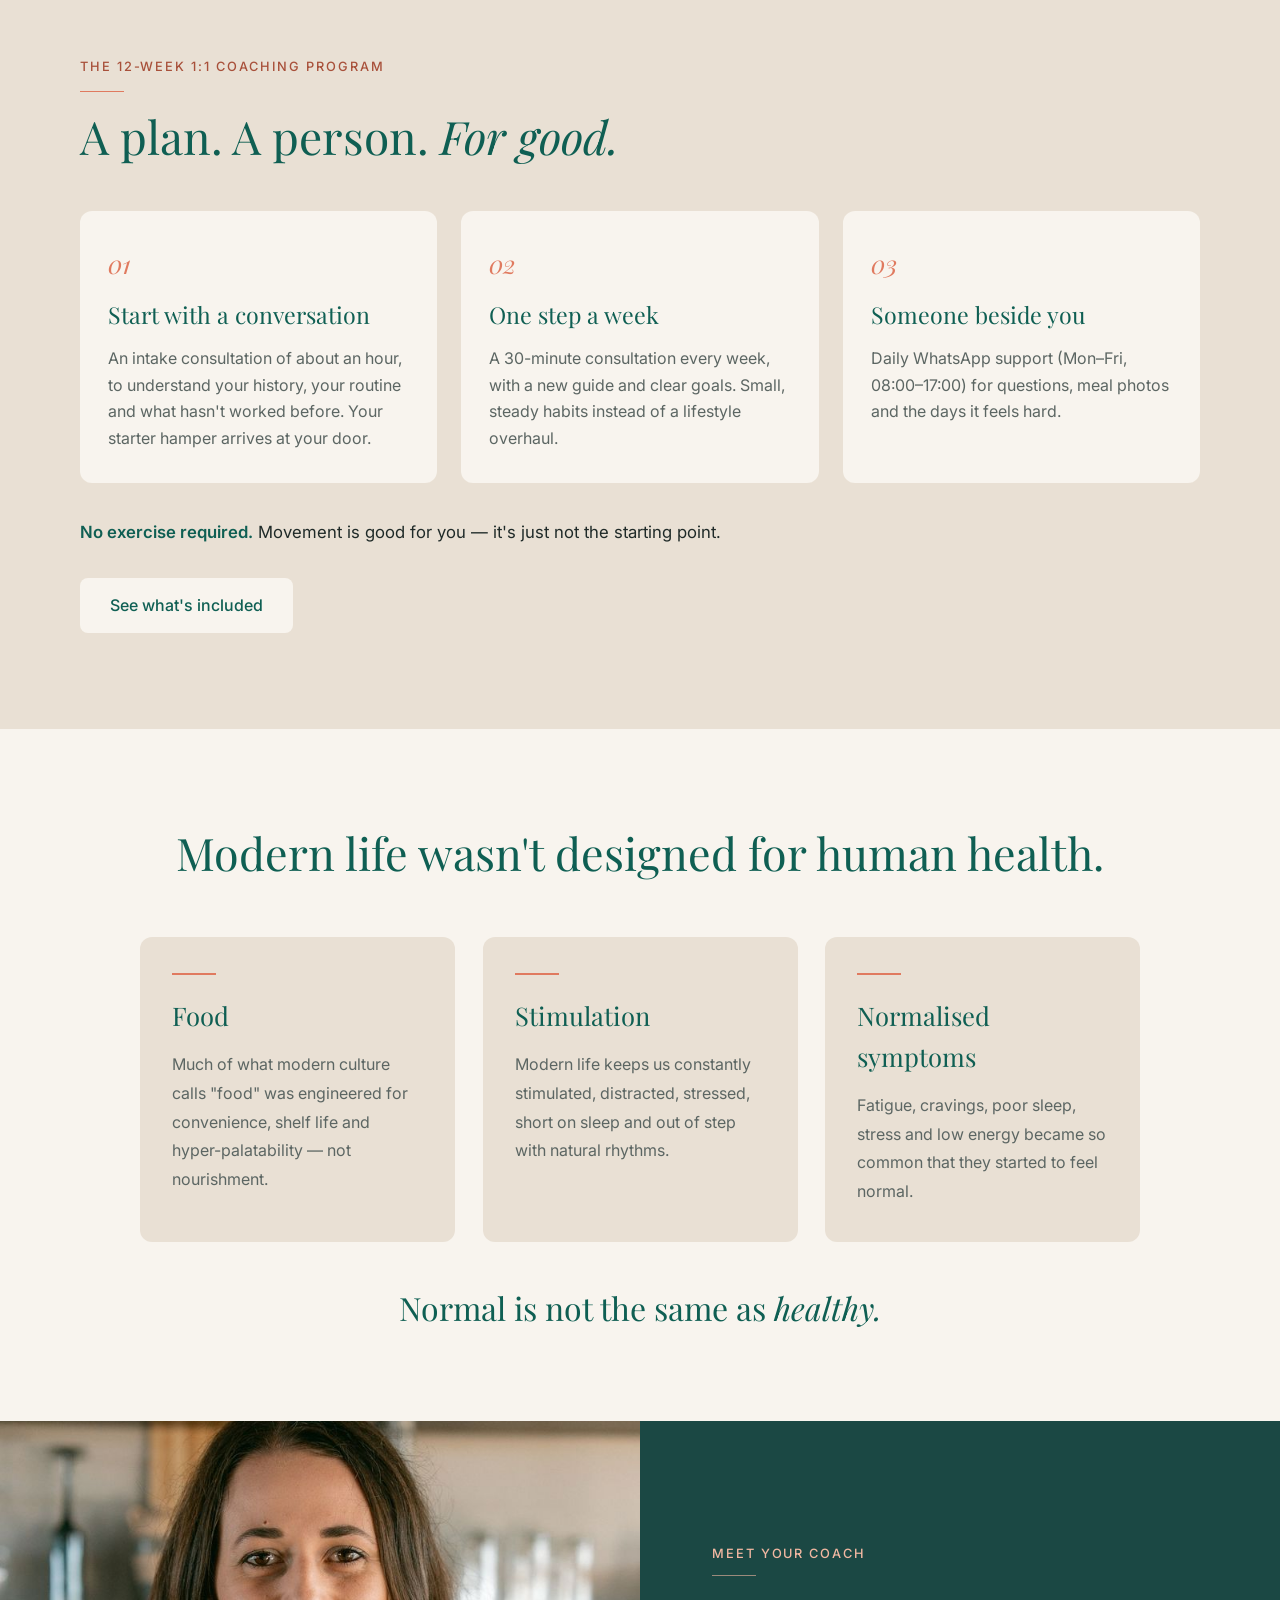
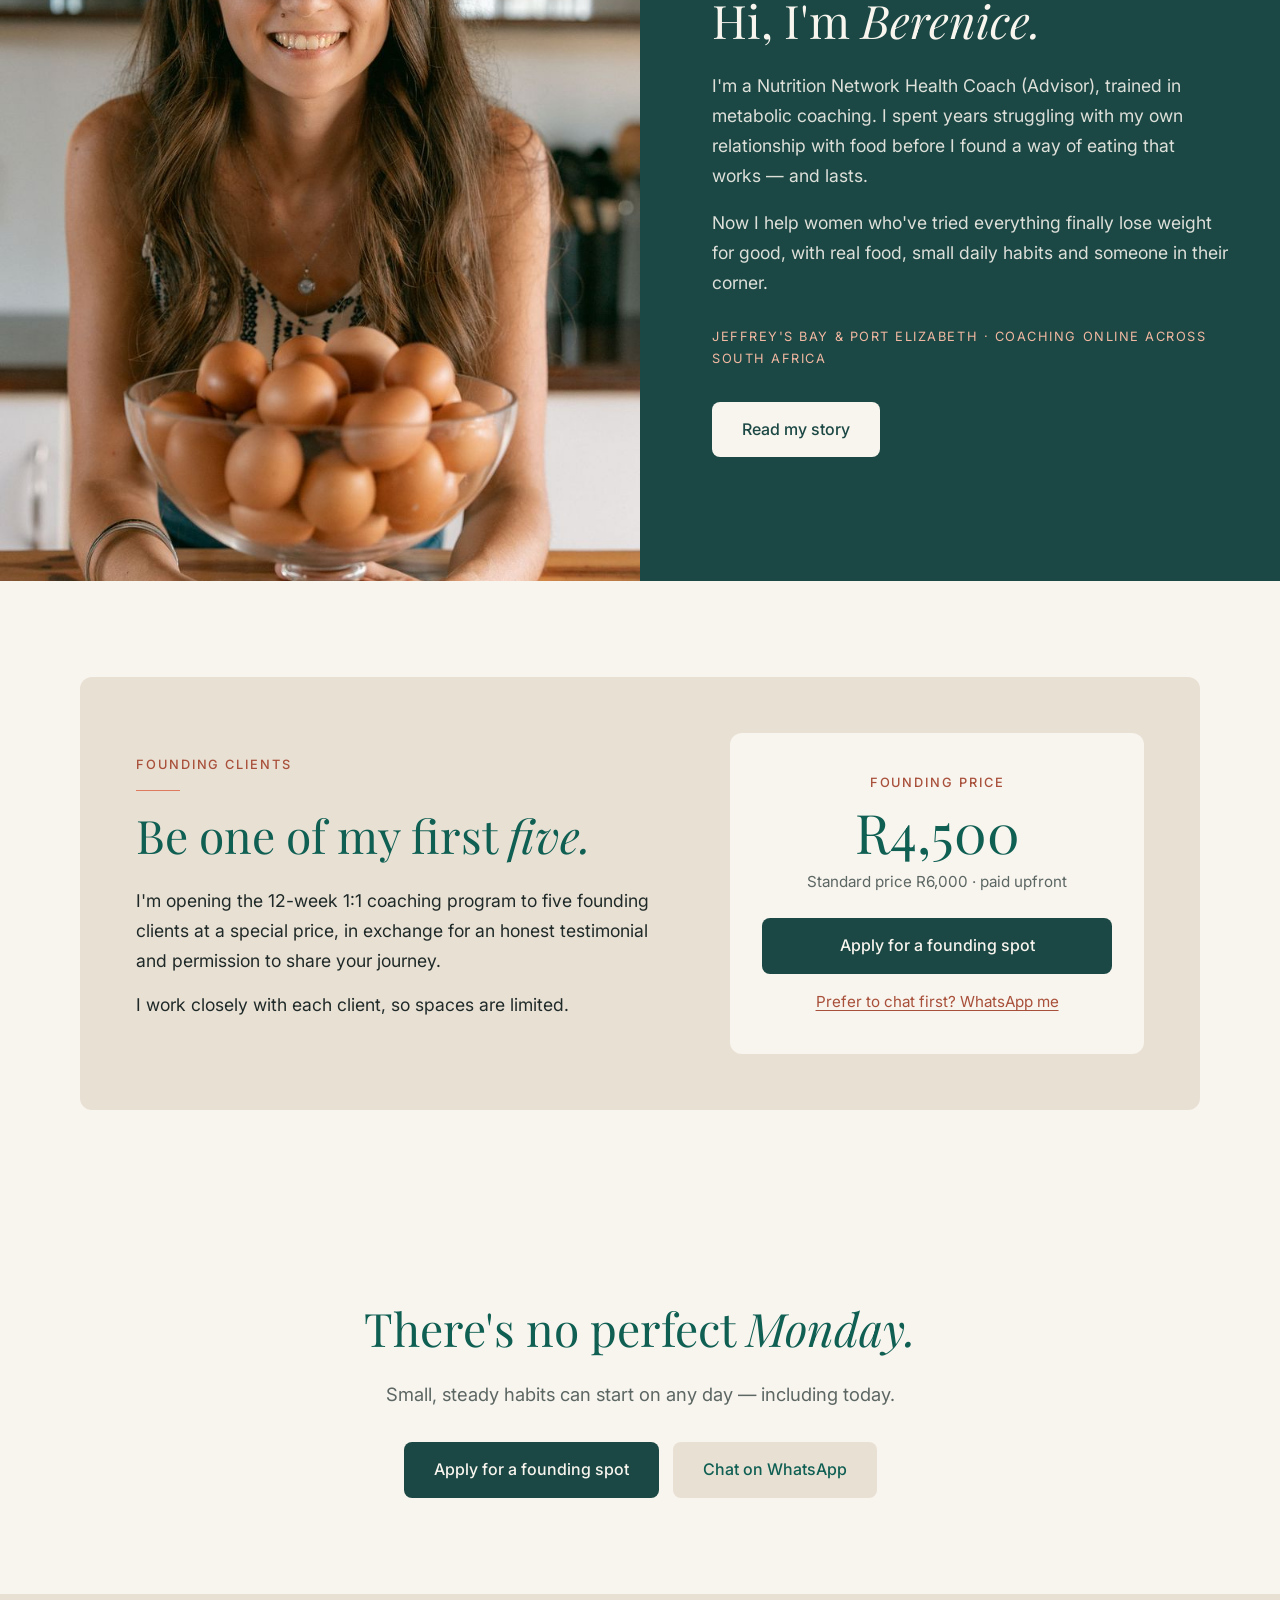
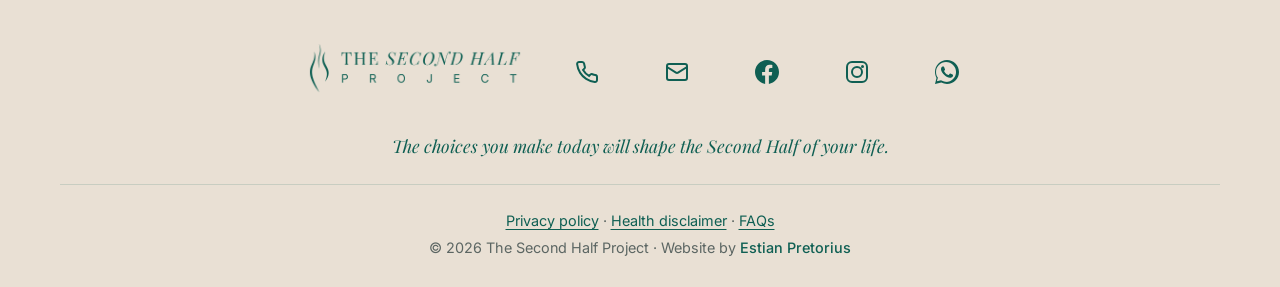
==== commit dfa98044: "complete site update" ====
--- a/index.html
+++ b/index.html
@@ -12,8 +12,8 @@
     <meta property="og:description" content="The choices you make today will shape the Second Half of your life. A 12-week 1:1 coaching program for women who've tried every diet.">
     <meta property="og:image" content="https://secondhalfproject.co.za/res/hero-berenice.jpg">
     <meta property="og:url" content="https://secondhalfproject.co.za/">
-    <link rel="preload" href="style.css?v=3" as="style">
-    <link rel="stylesheet" href="style.css?v=3">
+    <link rel="preload" href="style.css?v=4" as="style">
+    <link rel="stylesheet" href="style.css?v=4">
     <link rel="icon" type="image/png" href="res/TSHP Logo Tab_circle.png">
 </head>
 <body>
@@ -207,45 +207,47 @@
             <div class="footer-content">
                 <div class="footer-logo">
                     <a href="index.html">
-                        <img src="res/TSHP Logo.png" alt="Logo" width="150" height="150">
+                        <img src="res/TSHP Logo.png" alt="The Second Half Project" width="900" height="218">
                     </a>
                 </div>
-                <a href="tel:+27679783522" class="footer-icon-link" title="Call us">
+                <a href="tel:+27679783522" class="footer-icon-link" title="Call" aria-label="Call">
                     <svg class="footer-icon" viewBox="0 0 24 24" fill="none" stroke="currentColor" stroke-width="2">
                         <path d="M22 16.92v3a2 2 0 0 1-2.18 2 19.79 19.79 0 0 1-8.63-3.07 19.5 19.5 0 0 1-6-6 19.79 19.79 0 0 1-3.07-8.67A2 2 0 0 1 4.11 2h3a2 2 0 0 1 2 1.72 12.84 12.84 0 0 0 .7 2.81 2 2 0 0 1-.45 2.11L8.09 9.91a16 16 0 0 0 6 6l1.27-1.27a2 2 0 0 1 2.11-.45 12.84 12.84 0 0 0 2.81.7A2 2 0 0 1 22 16.92z"></path>
                     </svg>
                 </a>
-                <a href="mailto:info@secondhalfproject.co.za" class="footer-icon-link" title="Email us">
+                <a href="mailto:info@secondhalfproject.co.za" class="footer-icon-link" title="Email" aria-label="Email">
                     <svg class="footer-icon" viewBox="0 0 24 24" fill="none" stroke="currentColor" stroke-width="2">
                         <rect x="2" y="4" width="20" height="16" rx="2"></rect>
                         <path d="m22 7-8.97 5.7a1.94 1.94 0 0 1-2.06 0L2 7"></path>
                     </svg>
                 </a>
-                <a href="https://facebook.com/secondhalfproject" class="footer-icon-link" title="Follow us on Facebook">
+                <a href="https://facebook.com/secondhalfproject" class="footer-icon-link" title="Facebook" aria-label="Facebook" target="_blank" rel="noopener">
                     <svg class="footer-icon" viewBox="0 0 24 24" fill="currentColor">
                         <path d="M24 12.073c0-6.627-5.373-12-12-12s-12 5.373-12 12c0 5.99 4.388 10.954 10.125 11.854v-8.385H7.078v-3.47h3.047V9.43c0-3.007 1.792-4.669 4.533-4.669 1.312 0 2.686.235 2.686.235v2.953H15.83c-1.491 0-1.956.925-1.956 1.874v2.25h3.328l-.532 3.47h-2.796v8.385C19.612 23.027 24 18.062 24 12.073z"></path>
                     </svg>
                 </a>
-                <a href="https://www.instagram.com/the_secondhalf_project" class="footer-icon-link" title="Follow us on Instagram">
+                <a href="https://www.instagram.com/the_secondhalf_project" class="footer-icon-link" title="Instagram" aria-label="Instagram" target="_blank" rel="noopener">
                     <svg class="footer-icon" viewBox="0 0 24 24" fill="currentColor">
                         <rect x="2" y="2" width="20" height="20" rx="5" ry="5" fill="none" stroke="currentColor" stroke-width="2"></rect>
                         <path d="M12 7a5 5 0 1 0 0 10 5 5 0 0 0 0-10z" fill="none" stroke="currentColor" stroke-width="2"></path>
                         <circle cx="17.5" cy="6.5" r="1.5" fill="currentColor"></circle>
                     </svg>
                 </a>
-                <a href="https://wa.me/27679783522" class="footer-icon-link" title="Message us on WhatsApp">
+                <a href="https://wa.me/27679783522" class="footer-icon-link" title="WhatsApp" aria-label="WhatsApp" target="_blank" rel="noopener">
                     <svg class="footer-icon" viewBox="0 0 24 24" fill="currentColor">
                         <path d="M12 0C5.373 0 0 5.373 0 12c0 2.148.549 4.177 1.518 5.928L0 24l6.304-1.465A11.97 11.97 0 0 0 12 24c6.627 0 12-5.373 12-12S18.627 0 12 0zm0 21.96c-1.969 0-3.897-.489-5.565-1.427l-.399-.235-4.141.964.984-3.585-.245-.391C1.466 15.883 1.04 14.012 1.04 12c0-5.523 4.477-10 10-10s10 4.477 10 10-4.477 10-10 10zm5.441-7.504c-.295-.147-1.745-.862-2.016-.96-.27-.099-.468-.147-.667.147-.198.294-.768.96-.941 1.159-.173.199-.347.223-.644.075-.296-.148-1.254-.462-2.389-1.475-.883-.788-1.48-1.76-1.653-2.059-.173-.297-.018-.458.13-.606.134-.133.298-.347.446-.52.148-.174.198-.298.298-.496.099-.198.049-.371-.025-.52-.075-.148-.667-1.611-.916-2.206-.242-.579-.487-.5-.667-.51-.173-.008-.371-.01-.569-.01-.198 0-.52.074-.792.372-.271.297-1.04 1.016-1.04 2.479 0 1.462 1.065 2.875 1.213 3.074.148.198 2.095 3.2 5.076 4.487.709.306 1.262.489 1.694.625.712.227 1.36.195 1.871.118.571-.085 1.758-.719 2.006-1.413.248-.694.248-1.289.173-1.413-.074-.124-.272-.198-.569-.347z"></path>
                     </svg>
                 </a>
             </div>
 
+            <p class="footer-line"><em>The choices you make today will shape the Second Half of your life.</em></p>
             <div class="footer-bottom">
-                <p>&copy; 2026 Built by <a href="https://estianp.github.io" target="_blank">Estian Pretorius</a></p>
+                <p class="footer-legal"><a href="privacy.html">Privacy policy</a> · <a href="disclaimer.html">Health disclaimer</a> · <a href="faq.html">FAQs</a></p>
+                <p>&copy; 2026 The Second Half Project · Website by <a href="https://estianp.github.io" target="_blank" rel="noopener">Estian Pretorius</a></p>
             </div>
         </div>
     </footer>
-    <script src="script.js" defer></script>
+    <script src="script.js?v=2" defer></script>
 </body>
 </html>
 
--- a/style.css
+++ b/style.css
@@ -2983,3 +2983,171 @@
     .inc-grid, .start-grid { grid-template-columns: 1fr; }
     .closing-text { padding: 64px 20px; }
 }
+
+/* =========================================================
+   FAQ & CONTACT PAGES (Phase 2, October 2026)
+   ========================================================= */
+.page-head { background-color: var(--cream); padding: 80px 24px 24px; }
+.page-head h1 {
+    font-family: var(--serif);
+    font-weight: 400;
+    color: var(--teal);
+    font-size: clamp(2.5rem, 5vw, 4rem);
+    line-height: 1.1;
+    margin-bottom: 20px;
+}
+.page-head .lead { color: var(--muted); max-width: 620px; }
+.faq-head .home-inner { max-width: 860px; }
+.contact-hero .hero-content h1 { font-size: clamp(2.4rem, 4.4vw, 3.6rem); }
+
+/* FAQ list */
+.faq-page { padding: 32px 24px 96px; }
+.faq-wrap { max-width: 860px; }
+.faq-group { margin-top: 48px; }
+.faq-group-title {
+    font-family: var(--sans);
+    font-size: 0.8rem;
+    font-weight: 500;
+    letter-spacing: 0.15em;
+    text-transform: uppercase;
+    color: var(--terracotta);
+    margin-bottom: 12px;
+}
+.faq-page .faq-container { max-width: none; margin: 0; }
+.faq-page .faq-item {
+    background: none;
+    border: none;
+    border-bottom: 1px solid var(--sand);
+    border-radius: 0;
+    box-shadow: none;
+    margin: 0;
+}
+.faq-page .faq-item:first-child { border-top: 1px solid var(--sand); }
+.faq-page .faq-header { background: none; padding: 22px 0; gap: 18px; }
+.faq-page .faq-header:hover { background: none; }
+.faq-page .faq-header:hover .faq-question { color: var(--teal); }
+.faq-page .faq-question {
+    font-family: var(--serif);
+    font-size: 1.3rem;
+    font-weight: 400;
+    color: var(--ink);
+    line-height: 1.35;
+}
+.faq-page .faq-icon {
+    font-family: var(--sans);
+    font-weight: 300;
+    font-size: 1.6rem;
+    color: var(--coral);
+    order: 2;
+    margin-left: auto;
+    transition: transform 0.3s ease;
+}
+.faq-page .faq-item.active .faq-question { color: var(--teal); }
+.faq-page .faq-content p {
+    padding: 0 48px 24px 0;
+    font-size: 1.05rem;
+    line-height: 1.75;
+    color: var(--muted);
+}
+
+/* Contact rows */
+.contact-hero .hero-inner { align-items: start; }
+.contact-hero .hero-content p { margin-bottom: 28px; }
+.contact-list { display: grid; gap: 10px; max-width: 520px; }
+.contact-row {
+    display: flex;
+    align-items: center;
+    gap: 16px;
+    padding: 14px 18px;
+    background-color: var(--sand);
+    border-radius: 12px;
+    color: var(--ink);
+    transition: background-color 0.2s ease;
+}
+a.contact-row:hover { background-color: #E2D7C8; }
+.contact-row[hidden] { display: none; }
+.contact-row-icon {
+    flex: none;
+    width: 40px;
+    height: 40px;
+    border-radius: 8px;
+    background-color: var(--cream);
+    color: var(--teal);
+    display: flex;
+    align-items: center;
+    justify-content: center;
+}
+.contact-row-icon svg { width: 20px; height: 20px; }
+.contact-row-text { display: flex; flex-direction: column; line-height: 1.35; }
+.contact-row-text strong { font-weight: 500; color: var(--teal); }
+.contact-row-text span { color: var(--muted); font-size: 0.95rem; }
+.contact-row.primary { background-color: var(--forest); }
+a.contact-row.primary:hover { background-color: var(--teal); }
+.contact-row.primary .contact-row-text strong { color: var(--cream); }
+.contact-row.primary .contact-row-text span { color: rgba(248, 244, 238, 0.8); }
+.contact-hero .hero-content p.contact-hours { font-size: 0.95rem; margin: 18px 0 0; }
+
+@media (max-width: 768px) {
+    .page-head { padding: 48px 20px 8px; }
+    .faq-page { padding: 16px 20px 64px; }
+    .faq-page .faq-question { font-size: 1.15rem; }
+    .faq-page .faq-content p { padding-right: 0; }
+}
+
+/* =========================================================
+   PHASE 3: FOOTER, APPLY PAGE, LEGAL PAGES (October 2026)
+   ========================================================= */
+/* Footer */
+.footer-line {
+    text-align: center;
+    font-family: var(--serif);
+    font-size: 1.1rem;
+    color: var(--teal);
+    margin: 4px 0 24px;
+}
+.footer-bottom p { margin: 4px 0; }
+.footer-legal a { color: var(--teal); font-weight: 400; text-decoration: underline; text-underline-offset: 3px; text-decoration-thickness: 1px; }
+.footer-bottom a:hover { color: var(--forest); }
+
+/* Apply page */
+.apply-section { padding: 72px 24px 96px; }
+.apply-section .centred-eyebrow { text-align: center; }
+.apply-title {
+    font-family: var(--serif);
+    font-weight: 400;
+    color: var(--teal);
+    font-size: clamp(2.4rem, 4.6vw, 3.6rem);
+    line-height: 1.1;
+    text-align: center;
+    margin-left: 0;
+}
+.apply-title em { font-style: italic; }
+.apply-intro { font-size: 1.15rem; color: var(--ink); font-weight: 400; max-width: 640px; margin: 0 auto 10px; }
+.apply-tagline { font-size: 1rem; color: var(--muted); font-style: normal; max-width: 640px; margin: 0 auto 36px; }
+.apply-info { max-width: 640px; margin: 40px auto 0; text-align: center; }
+.apply-info p { color: var(--muted); }
+.apply-info a, .disclaimer-text a { color: var(--terracotta); text-decoration: underline; text-underline-offset: 3px; }
+.disclaimer-text { background-color: var(--cream); border-radius: 8px; border: 1px solid var(--sand); color: var(--ink); }
+.success-content h2 { font-family: var(--serif); font-weight: 400; color: var(--teal); font-size: 2rem; margin-bottom: 16px; }
+.success-content h2 em { font-style: italic; }
+.success-content p { color: var(--ink); }
+
+/* Legal pages */
+.legal-head .home-inner, .legal-text { max-width: 760px; }
+.legal-date { font-size: 0.9rem; color: var(--muted); margin-top: 8px; }
+.legal-section { background-color: var(--cream); padding: 24px 24px 96px; }
+.legal-text h2 {
+    font-family: var(--serif);
+    font-weight: 400;
+    color: var(--teal);
+    font-size: 1.6rem;
+    margin: 44px 0 14px;
+}
+.legal-text h2:first-child { margin-top: 24px; }
+.legal-text p, .legal-text li { font-size: 1.05rem; line-height: 1.75; color: var(--ink); }
+.legal-text p { margin-bottom: 14px; }
+.legal-text ul { margin: 0 0 16px 22px; }
+.legal-text li { margin-bottom: 6px; }
+.legal-text li::marker { color: var(--coral); }
+.legal-text a { color: var(--terracotta); text-decoration: underline; text-underline-offset: 3px; }
+.legal-text strong { font-weight: 600; }
--- a/style.css
+++ b/style.css
@@ -2983,3 +2983,171 @@
     .inc-grid, .start-grid { grid-template-columns: 1fr; }
     .closing-text { padding: 64px 20px; }
 }
+
+/* =========================================================
+   FAQ & CONTACT PAGES (Phase 2, October 2026)
+   ========================================================= */
+.page-head { background-color: var(--cream); padding: 80px 24px 24px; }
+.page-head h1 {
+    font-family: var(--serif);
+    font-weight: 400;
+    color: var(--teal);
+    font-size: clamp(2.5rem, 5vw, 4rem);
+    line-height: 1.1;
+    margin-bottom: 20px;
+}
+.page-head .lead { color: var(--muted); max-width: 620px; }
+.faq-head .home-inner { max-width: 860px; }
+.contact-hero .hero-content h1 { font-size: clamp(2.4rem, 4.4vw, 3.6rem); }
+
+/* FAQ list */
+.faq-page { padding: 32px 24px 96px; }
+.faq-wrap { max-width: 860px; }
+.faq-group { margin-top: 48px; }
+.faq-group-title {
+    font-family: var(--sans);
+    font-size: 0.8rem;
+    font-weight: 500;
+    letter-spacing: 0.15em;
+    text-transform: uppercase;
+    color: var(--terracotta);
+    margin-bottom: 12px;
+}
+.faq-page .faq-container { max-width: none; margin: 0; }
+.faq-page .faq-item {
+    background: none;
+    border: none;
+    border-bottom: 1px solid var(--sand);
+    border-radius: 0;
+    box-shadow: none;
+    margin: 0;
+}
+.faq-page .faq-item:first-child { border-top: 1px solid var(--sand); }
+.faq-page .faq-header { background: none; padding: 22px 0; gap: 18px; }
+.faq-page .faq-header:hover { background: none; }
+.faq-page .faq-header:hover .faq-question { color: var(--teal); }
+.faq-page .faq-question {
+    font-family: var(--serif);
+    font-size: 1.3rem;
+    font-weight: 400;
+    color: var(--ink);
+    line-height: 1.35;
+}
+.faq-page .faq-icon {
+    font-family: var(--sans);
+    font-weight: 300;
+    font-size: 1.6rem;
+    color: var(--coral);
+    order: 2;
+    margin-left: auto;
+    transition: transform 0.3s ease;
+}
+.faq-page .faq-item.active .faq-question { color: var(--teal); }
+.faq-page .faq-content p {
+    padding: 0 48px 24px 0;
+    font-size: 1.05rem;
+    line-height: 1.75;
+    color: var(--muted);
+}
+
+/* Contact rows */
+.contact-hero .hero-inner { align-items: start; }
+.contact-hero .hero-content p { margin-bottom: 28px; }
+.contact-list { display: grid; gap: 10px; max-width: 520px; }
+.contact-row {
+    display: flex;
+    align-items: center;
+    gap: 16px;
+    padding: 14px 18px;
+    background-color: var(--sand);
+    border-radius: 12px;
+    color: var(--ink);
+    transition: background-color 0.2s ease;
+}
+a.contact-row:hover { background-color: #E2D7C8; }
+.contact-row[hidden] { display: none; }
+.contact-row-icon {
+    flex: none;
+    width: 40px;
+    height: 40px;
+    border-radius: 8px;
+    background-color: var(--cream);
+    color: var(--teal);
+    display: flex;
+    align-items: center;
+    justify-content: center;
+}
+.contact-row-icon svg { width: 20px; height: 20px; }
+.contact-row-text { display: flex; flex-direction: column; line-height: 1.35; }
+.contact-row-text strong { font-weight: 500; color: var(--teal); }
+.contact-row-text span { color: var(--muted); font-size: 0.95rem; }
+.contact-row.primary { background-color: var(--forest); }
+a.contact-row.primary:hover { background-color: var(--teal); }
+.contact-row.primary .contact-row-text strong { color: var(--cream); }
+.contact-row.primary .contact-row-text span { color: rgba(248, 244, 238, 0.8); }
+.contact-hero .hero-content p.contact-hours { font-size: 0.95rem; margin: 18px 0 0; }
+
+@media (max-width: 768px) {
+    .page-head { padding: 48px 20px 8px; }
+    .faq-page { padding: 16px 20px 64px; }
+    .faq-page .faq-question { font-size: 1.15rem; }
+    .faq-page .faq-content p { padding-right: 0; }
+}
+
+/* =========================================================
+   PHASE 3: FOOTER, APPLY PAGE, LEGAL PAGES (October 2026)
+   ========================================================= */
+/* Footer */
+.footer-line {
+    text-align: center;
+    font-family: var(--serif);
+    font-size: 1.1rem;
+    color: var(--teal);
+    margin: 4px 0 24px;
+}
+.footer-bottom p { margin: 4px 0; }
+.footer-legal a { color: var(--teal); font-weight: 400; text-decoration: underline; text-underline-offset: 3px; text-decoration-thickness: 1px; }
+.footer-bottom a:hover { color: var(--forest); }
+
+/* Apply page */
+.apply-section { padding: 72px 24px 96px; }
+.apply-section .centred-eyebrow { text-align: center; }
+.apply-title {
+    font-family: var(--serif);
+    font-weight: 400;
+    color: var(--teal);
+    font-size: clamp(2.4rem, 4.6vw, 3.6rem);
+    line-height: 1.1;
+    text-align: center;
+    margin-left: 0;
+}
+.apply-title em { font-style: italic; }
+.apply-intro { font-size: 1.15rem; color: var(--ink); font-weight: 400; max-width: 640px; margin: 0 auto 10px; }
+.apply-tagline { font-size: 1rem; color: var(--muted); font-style: normal; max-width: 640px; margin: 0 auto 36px; }
+.apply-info { max-width: 640px; margin: 40px auto 0; text-align: center; }
+.apply-info p { color: var(--muted); }
+.apply-info a, .disclaimer-text a { color: var(--terracotta); text-decoration: underline; text-underline-offset: 3px; }
+.disclaimer-text { background-color: var(--cream); border-radius: 8px; border: 1px solid var(--sand); color: var(--ink); }
+.success-content h2 { font-family: var(--serif); font-weight: 400; color: var(--teal); font-size: 2rem; margin-bottom: 16px; }
+.success-content h2 em { font-style: italic; }
+.success-content p { color: var(--ink); }
+
+/* Legal pages */
+.legal-head .home-inner, .legal-text { max-width: 760px; }
+.legal-date { font-size: 0.9rem; color: var(--muted); margin-top: 8px; }
+.legal-section { background-color: var(--cream); padding: 24px 24px 96px; }
+.legal-text h2 {
+    font-family: var(--serif);
+    font-weight: 400;
+    color: var(--teal);
+    font-size: 1.6rem;
+    margin: 44px 0 14px;
+}
+.legal-text h2:first-child { margin-top: 24px; }
+.legal-text p, .legal-text li { font-size: 1.05rem; line-height: 1.75; color: var(--ink); }
+.legal-text p { margin-bottom: 14px; }
+.legal-text ul { margin: 0 0 16px 22px; }
+.legal-text li { margin-bottom: 6px; }
+.legal-text li::marker { color: var(--coral); }
+.legal-text a { color: var(--terracotta); text-decoration: underline; text-underline-offset: 3px; }
+.legal-text strong { font-weight: 600; }
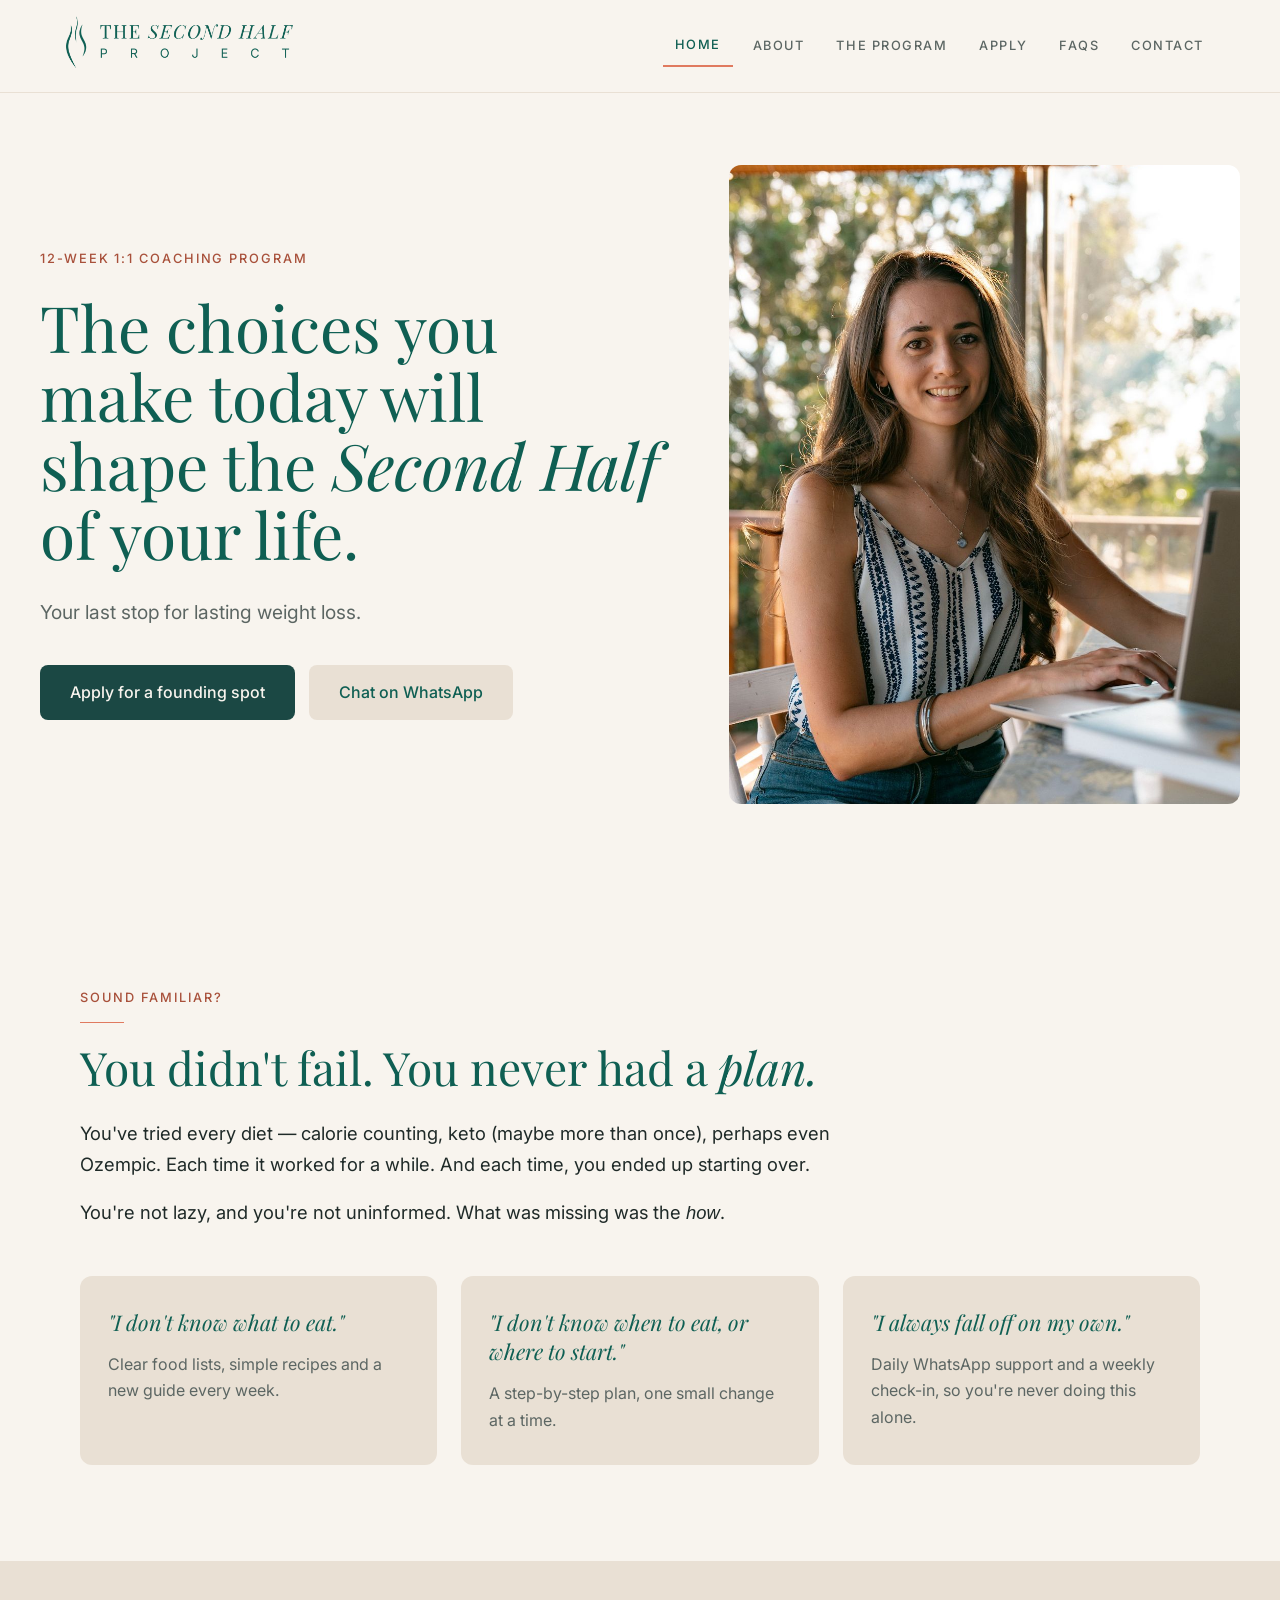
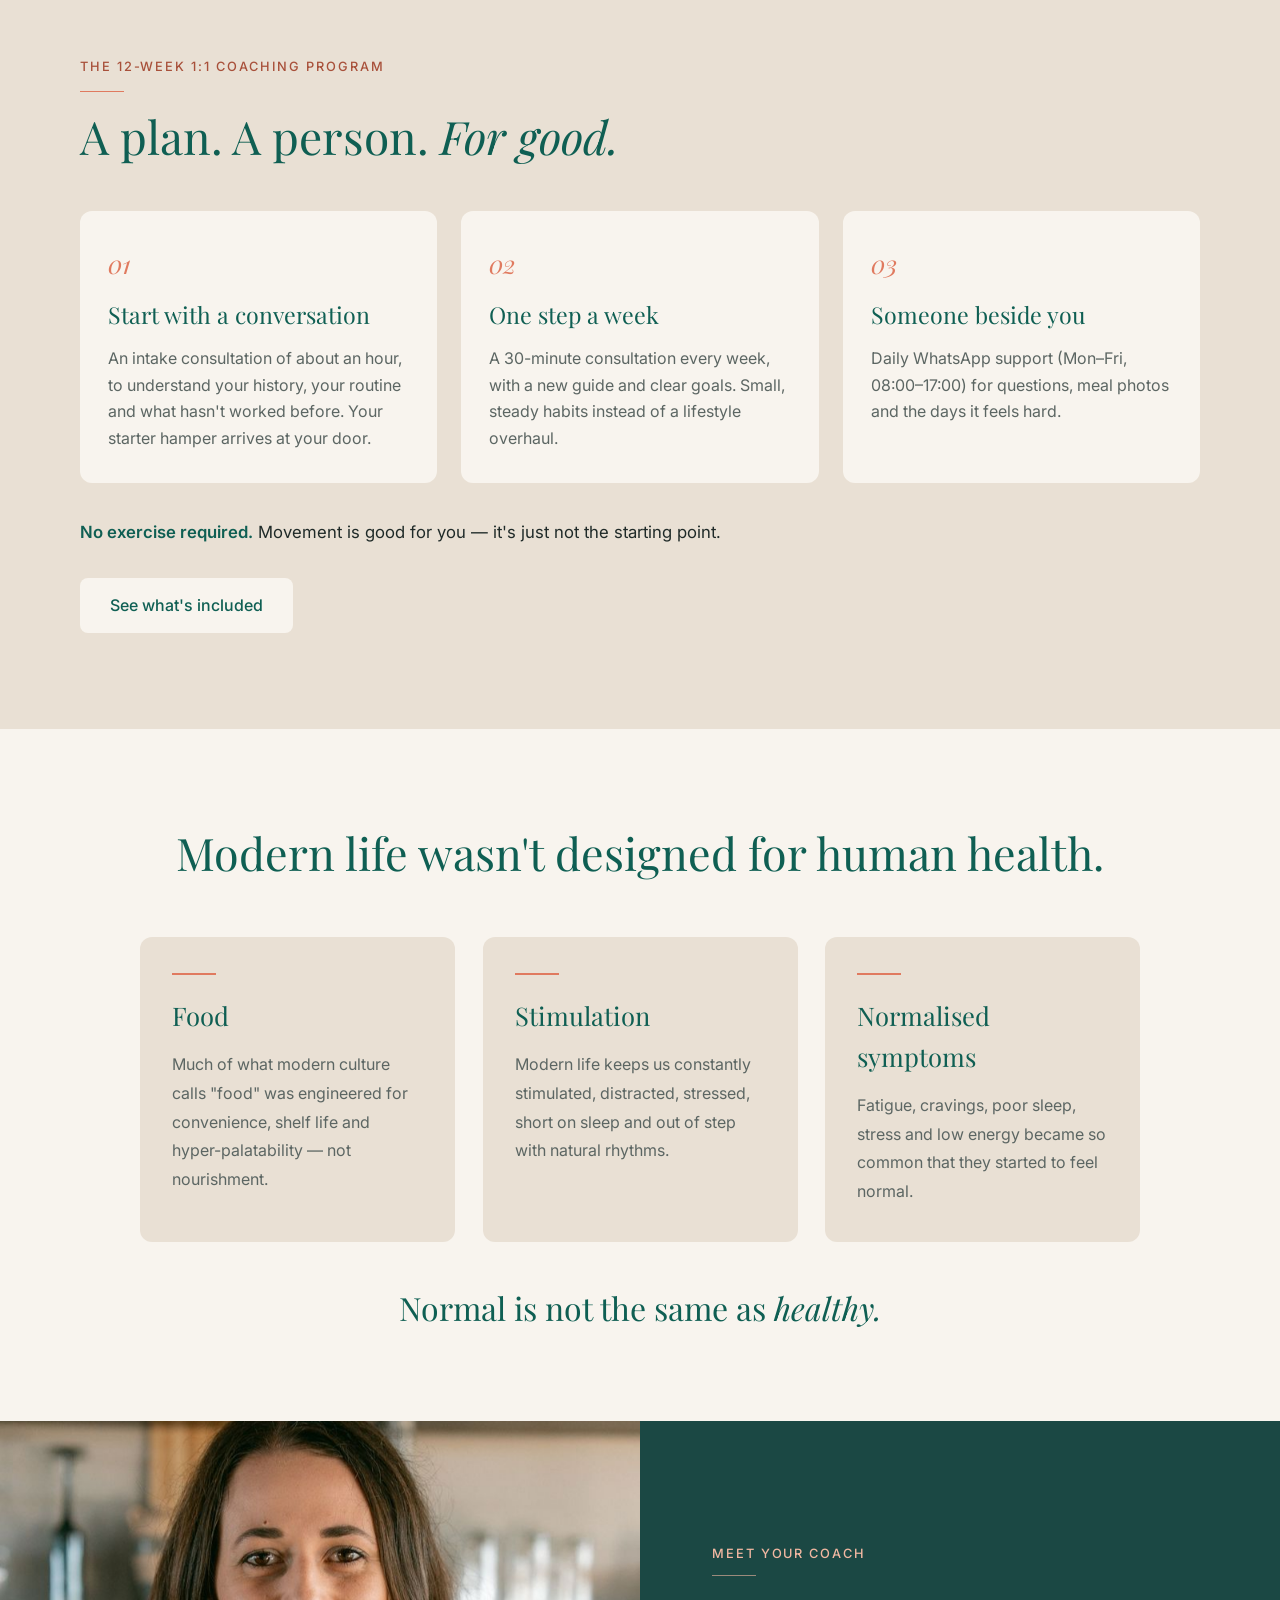
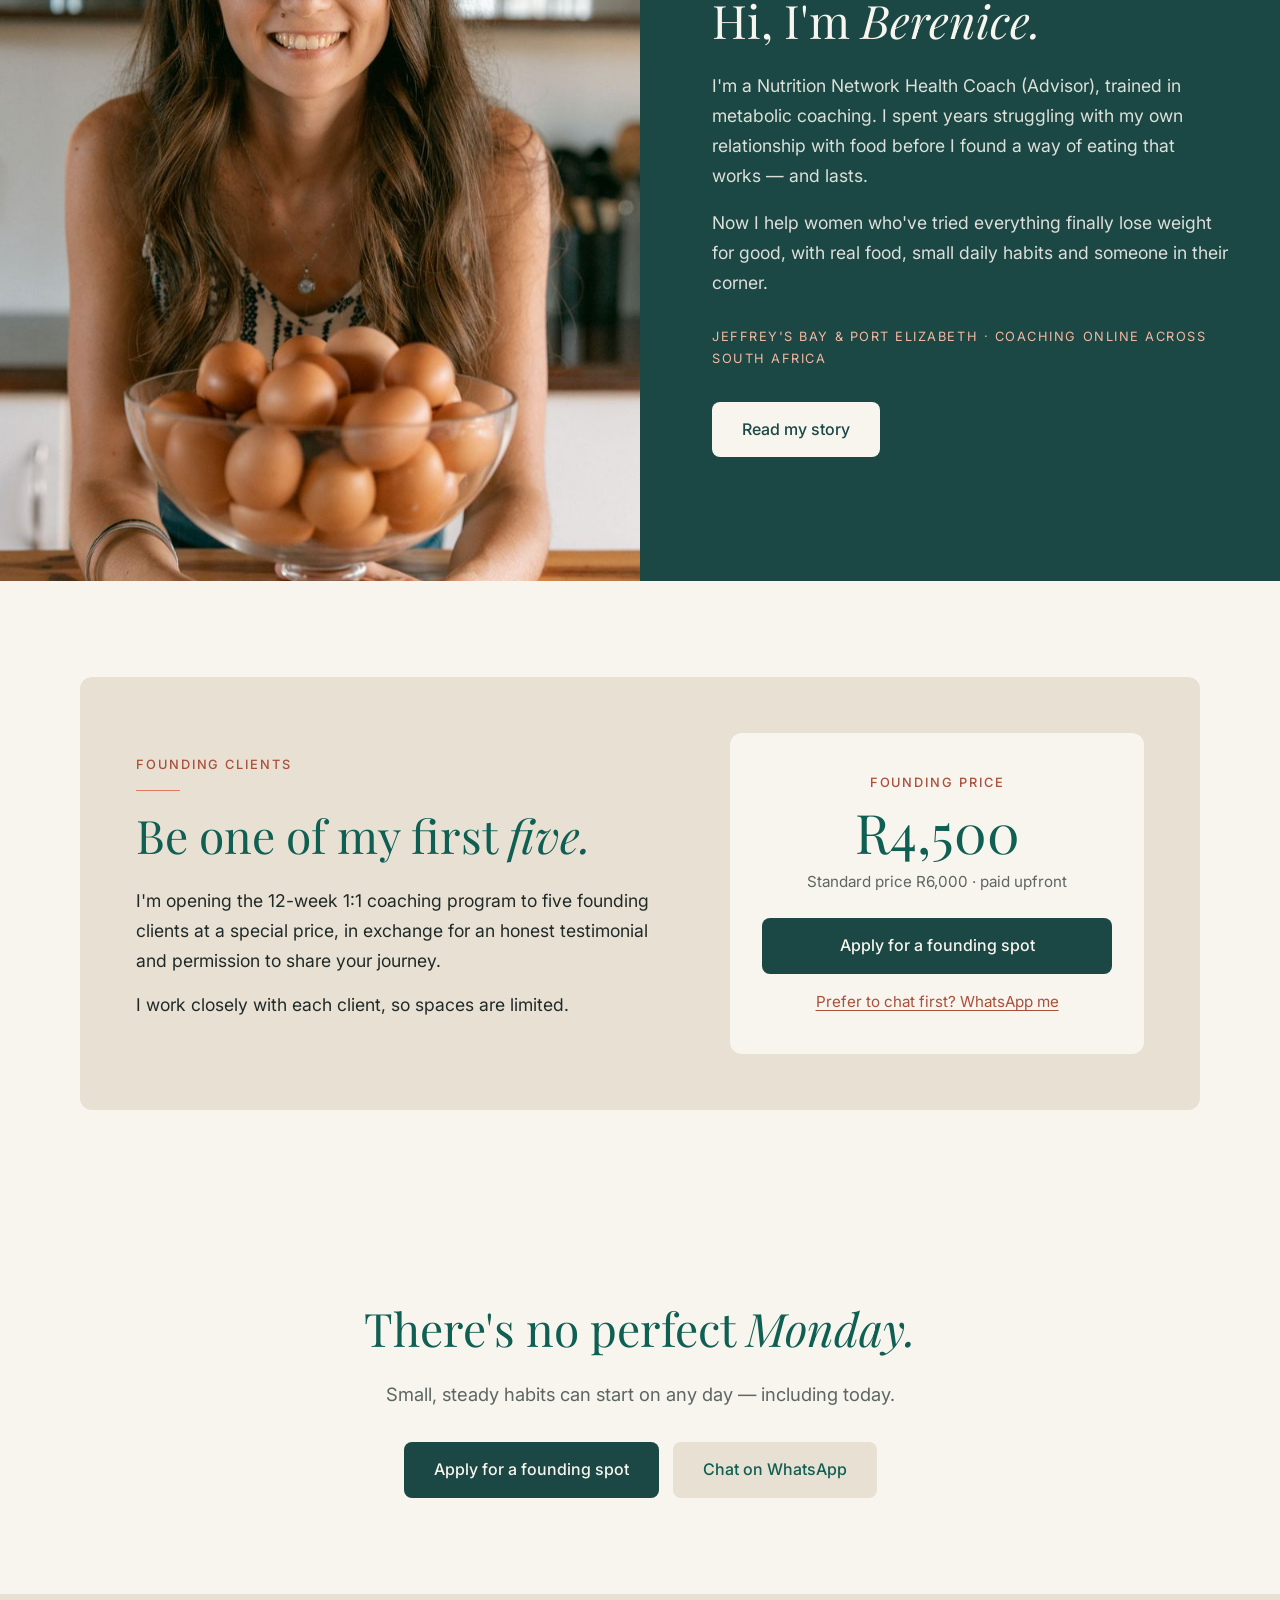
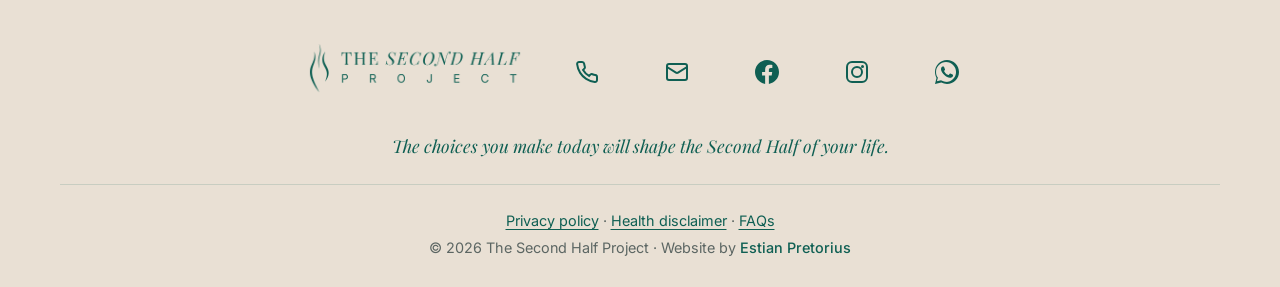
==== commit 658861c5: "Motions added and small tweaks" ====
--- a/index.html
+++ b/index.html
@@ -12,8 +12,8 @@
     <meta property="og:description" content="The choices you make today will shape the Second Half of your life. A 12-week 1:1 coaching program for women who've tried every diet.">
     <meta property="og:image" content="https://secondhalfproject.co.za/res/hero-berenice.jpg">
     <meta property="og:url" content="https://secondhalfproject.co.za/">
-    <link rel="preload" href="style.css?v=4" as="style">
-    <link rel="stylesheet" href="style.css?v=4">
+    <link rel="preload" href="style.css?v=5" as="style">
+    <link rel="stylesheet" href="style.css?v=5">
     <link rel="icon" type="image/png" href="res/TSHP Logo Tab_circle.png">
 </head>
 <body>
@@ -247,7 +247,7 @@
             </div>
         </div>
     </footer>
-    <script src="script.js?v=2" defer></script>
+    <script src="script.js?v=3" defer></script>
 </body>
 </html>
 
--- a/style.css
+++ b/style.css
@@ -3151,3 +3151,42 @@
 .legal-text li::marker { color: var(--coral); }
 .legal-text a { color: var(--terracotta); text-decoration: underline; text-underline-offset: 3px; }
 .legal-text strong { font-weight: 600; }
+
+
+/* =========================================================
+   GENTLE SLIDE-UP FOR NEW SECTIONS (same as the original pages)
+   ========================================================= */
+.hero-image, .section-head, .gap-card, .how-step, .fit-card, .inc-card,
+.offer-text, .offer-price, .coach-photo, .coach-text, .story-head, .story-text,
+.faith-line, .approach-close, .testimonial, .how-note, .section-cta,
+.home-closing .home-inner, .page-head .home-inner, .faq-group, .contact-row, .contact-hours, .legal-text {
+    opacity: 0;
+    transform: translateY(30px);
+}
+.hero-image.animate-in, .section-head.animate-in, .gap-card.animate-in, .how-step.animate-in,
+.fit-card.animate-in, .inc-card.animate-in, .offer-text.animate-in, .offer-price.animate-in,
+.coach-photo.animate-in, .coach-text.animate-in, .story-head.animate-in, .story-text.animate-in,
+.faith-line.animate-in, .approach-close.animate-in, .testimonial.animate-in, .how-note.animate-in,
+.section-cta.animate-in, .home-closing .home-inner.animate-in, .page-head .home-inner.animate-in,
+.faq-group.animate-in, .contact-row.animate-in, .contact-hours.animate-in, .legal-text.animate-in {
+    animation: slideInUp 0.8s ease-out forwards;
+}
+.coach-photo { transform: none; }
+.coach-photo.animate-in { animation: fadeIn 1s ease-out forwards; }
+.hero-image.animate-in { animation-delay: 0.2s; }
+.offer-price.animate-in, .coach-text.animate-in, .story-text.animate-in { animation-delay: 0.15s; }
+
+/* Cards in a row arrive one after another */
+.gap-card:nth-child(2).animate-in, .how-step:nth-child(2).animate-in, .fit-card:nth-child(2).animate-in,
+.inc-card:nth-child(4n+2).animate-in, .contact-row:nth-child(2).animate-in { animation-delay: 0.12s; }
+.gap-card:nth-child(3).animate-in, .how-step:nth-child(3).animate-in,
+.inc-card:nth-child(4n+3).animate-in, .contact-row:nth-child(3).animate-in { animation-delay: 0.24s; }
+.how-step:nth-child(4).animate-in, .inc-card:nth-child(4n+4).animate-in, .contact-row:nth-child(4).animate-in { animation-delay: 0.36s; }
+.contact-row:nth-child(n+5).animate-in { animation-delay: 0.45s; }
+
+/* Respect "reduce motion" settings: show everything straight away */
+@media (prefers-reduced-motion: reduce) {
+    *, *::before, *::after { animation: none !important; transition: none !important; }
+    .hero-content h1, .hero-content h2, .hero-content p, .btn, .approach-card, .approach-icon, .approach-title, .pillar, .principle, .about-wrapper, .about-title, .about-image, .about-content, .coach-name, .program-title, .program-content, .program-image, .included-title, .included-list li, .faq-title, .faq-container, .faq-item, .who-title, .who-intro, .philosophy-title, .philosophy-content, .why-title, .why-description, .why-highlight, .apply-title, .apply-content, .google-form-container, .contact-title, .contact-card,
+    .hero-image, .section-head, .gap-card, .how-step, .fit-card, .inc-card, .offer-text, .offer-price, .coach-photo, .coach-text, .story-head, .story-text, .faith-line, .approach-close, .testimonial, .how-note, .section-cta, .home-closing .home-inner, .page-head .home-inner, .faq-group, .contact-row, .contact-hours, .legal-text { opacity: 1 !important; transform: none !important; }
+}
--- a/style.css
+++ b/style.css
@@ -3151,3 +3151,42 @@
 .legal-text li::marker { color: var(--coral); }
 .legal-text a { color: var(--terracotta); text-decoration: underline; text-underline-offset: 3px; }
 .legal-text strong { font-weight: 600; }
+
+
+/* =========================================================
+   GENTLE SLIDE-UP FOR NEW SECTIONS (same as the original pages)
+   ========================================================= */
+.hero-image, .section-head, .gap-card, .how-step, .fit-card, .inc-card,
+.offer-text, .offer-price, .coach-photo, .coach-text, .story-head, .story-text,
+.faith-line, .approach-close, .testimonial, .how-note, .section-cta,
+.home-closing .home-inner, .page-head .home-inner, .faq-group, .contact-row, .contact-hours, .legal-text {
+    opacity: 0;
+    transform: translateY(30px);
+}
+.hero-image.animate-in, .section-head.animate-in, .gap-card.animate-in, .how-step.animate-in,
+.fit-card.animate-in, .inc-card.animate-in, .offer-text.animate-in, .offer-price.animate-in,
+.coach-photo.animate-in, .coach-text.animate-in, .story-head.animate-in, .story-text.animate-in,
+.faith-line.animate-in, .approach-close.animate-in, .testimonial.animate-in, .how-note.animate-in,
+.section-cta.animate-in, .home-closing .home-inner.animate-in, .page-head .home-inner.animate-in,
+.faq-group.animate-in, .contact-row.animate-in, .contact-hours.animate-in, .legal-text.animate-in {
+    animation: slideInUp 0.8s ease-out forwards;
+}
+.coach-photo { transform: none; }
+.coach-photo.animate-in { animation: fadeIn 1s ease-out forwards; }
+.hero-image.animate-in { animation-delay: 0.2s; }
+.offer-price.animate-in, .coach-text.animate-in, .story-text.animate-in { animation-delay: 0.15s; }
+
+/* Cards in a row arrive one after another */
+.gap-card:nth-child(2).animate-in, .how-step:nth-child(2).animate-in, .fit-card:nth-child(2).animate-in,
+.inc-card:nth-child(4n+2).animate-in, .contact-row:nth-child(2).animate-in { animation-delay: 0.12s; }
+.gap-card:nth-child(3).animate-in, .how-step:nth-child(3).animate-in,
+.inc-card:nth-child(4n+3).animate-in, .contact-row:nth-child(3).animate-in { animation-delay: 0.24s; }
+.how-step:nth-child(4).animate-in, .inc-card:nth-child(4n+4).animate-in, .contact-row:nth-child(4).animate-in { animation-delay: 0.36s; }
+.contact-row:nth-child(n+5).animate-in { animation-delay: 0.45s; }
+
+/* Respect "reduce motion" settings: show everything straight away */
+@media (prefers-reduced-motion: reduce) {
+    *, *::before, *::after { animation: none !important; transition: none !important; }
+    .hero-content h1, .hero-content h2, .hero-content p, .btn, .approach-card, .approach-icon, .approach-title, .pillar, .principle, .about-wrapper, .about-title, .about-image, .about-content, .coach-name, .program-title, .program-content, .program-image, .included-title, .included-list li, .faq-title, .faq-container, .faq-item, .who-title, .who-intro, .philosophy-title, .philosophy-content, .why-title, .why-description, .why-highlight, .apply-title, .apply-content, .google-form-container, .contact-title, .contact-card,
+    .hero-image, .section-head, .gap-card, .how-step, .fit-card, .inc-card, .offer-text, .offer-price, .coach-photo, .coach-text, .story-head, .story-text, .faith-line, .approach-close, .testimonial, .how-note, .section-cta, .home-closing .home-inner, .page-head .home-inner, .faq-group, .contact-row, .contact-hours, .legal-text { opacity: 1 !important; transform: none !important; }
+}
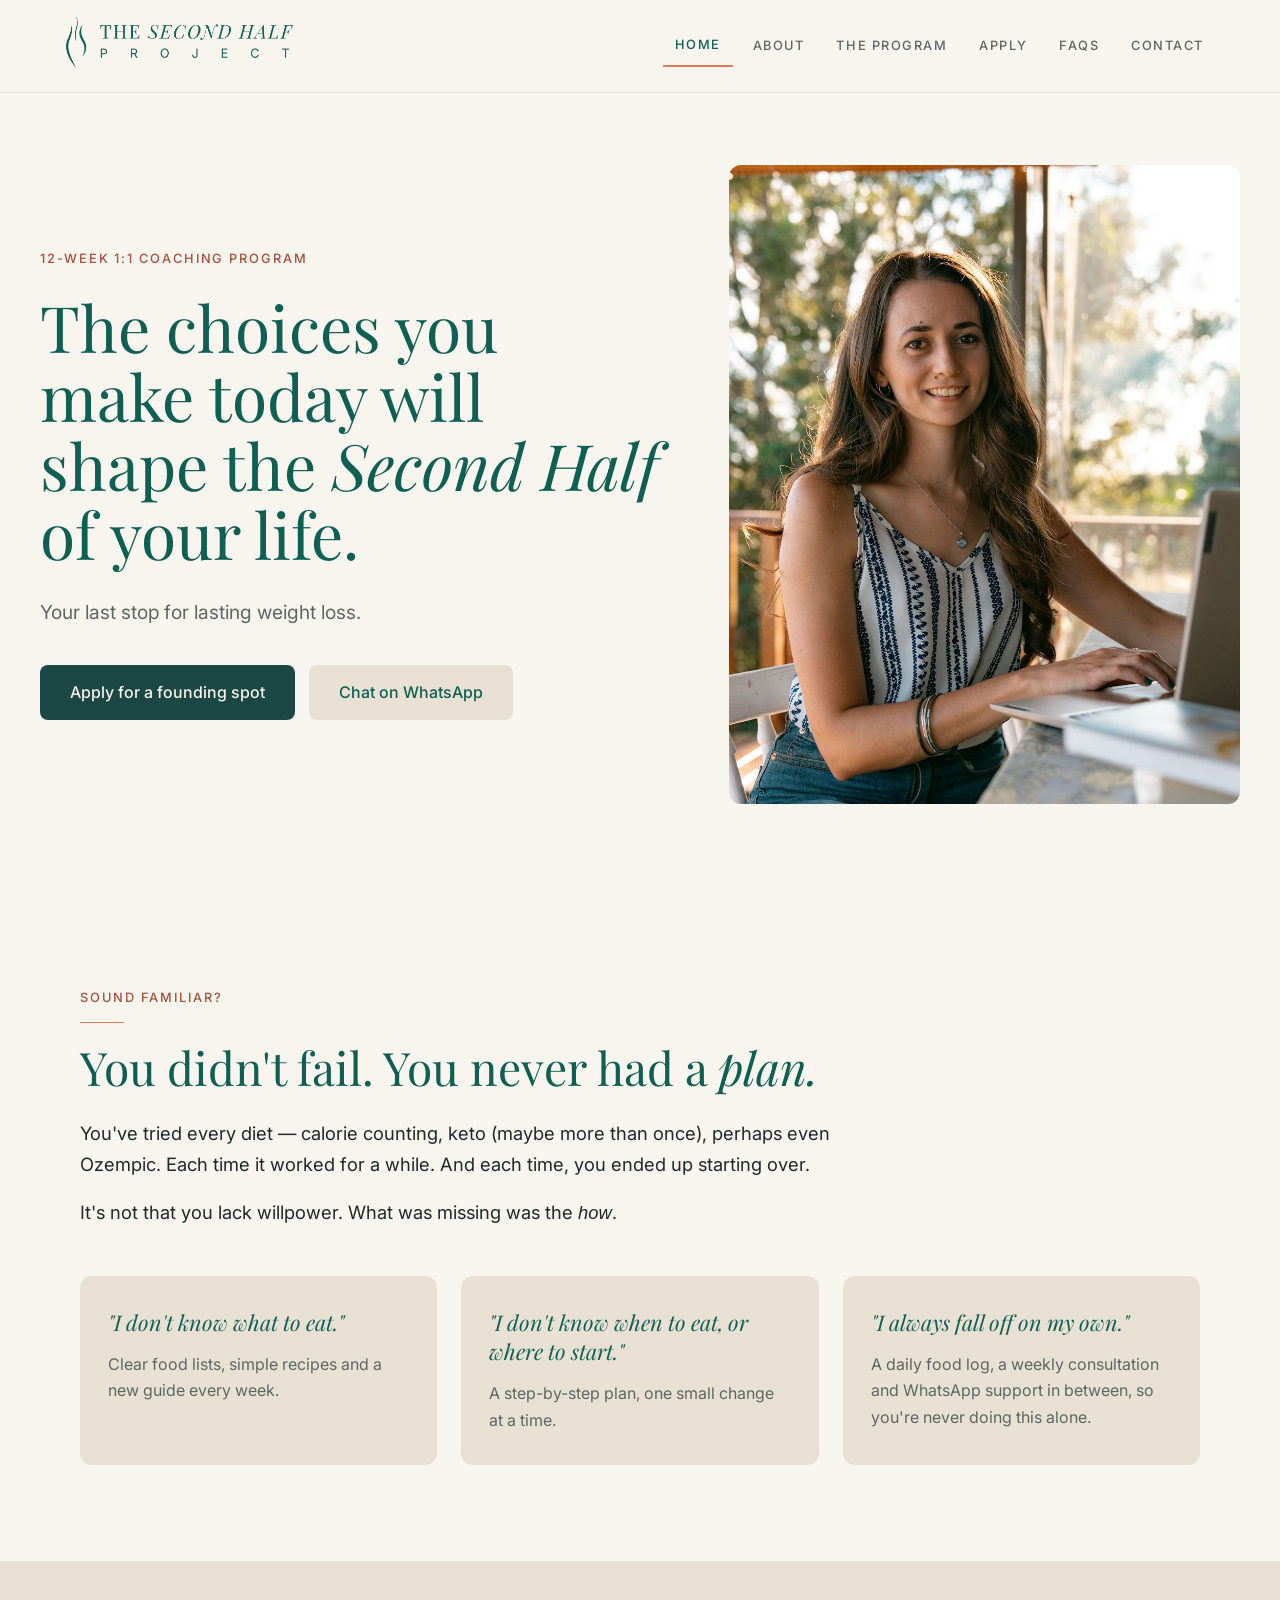
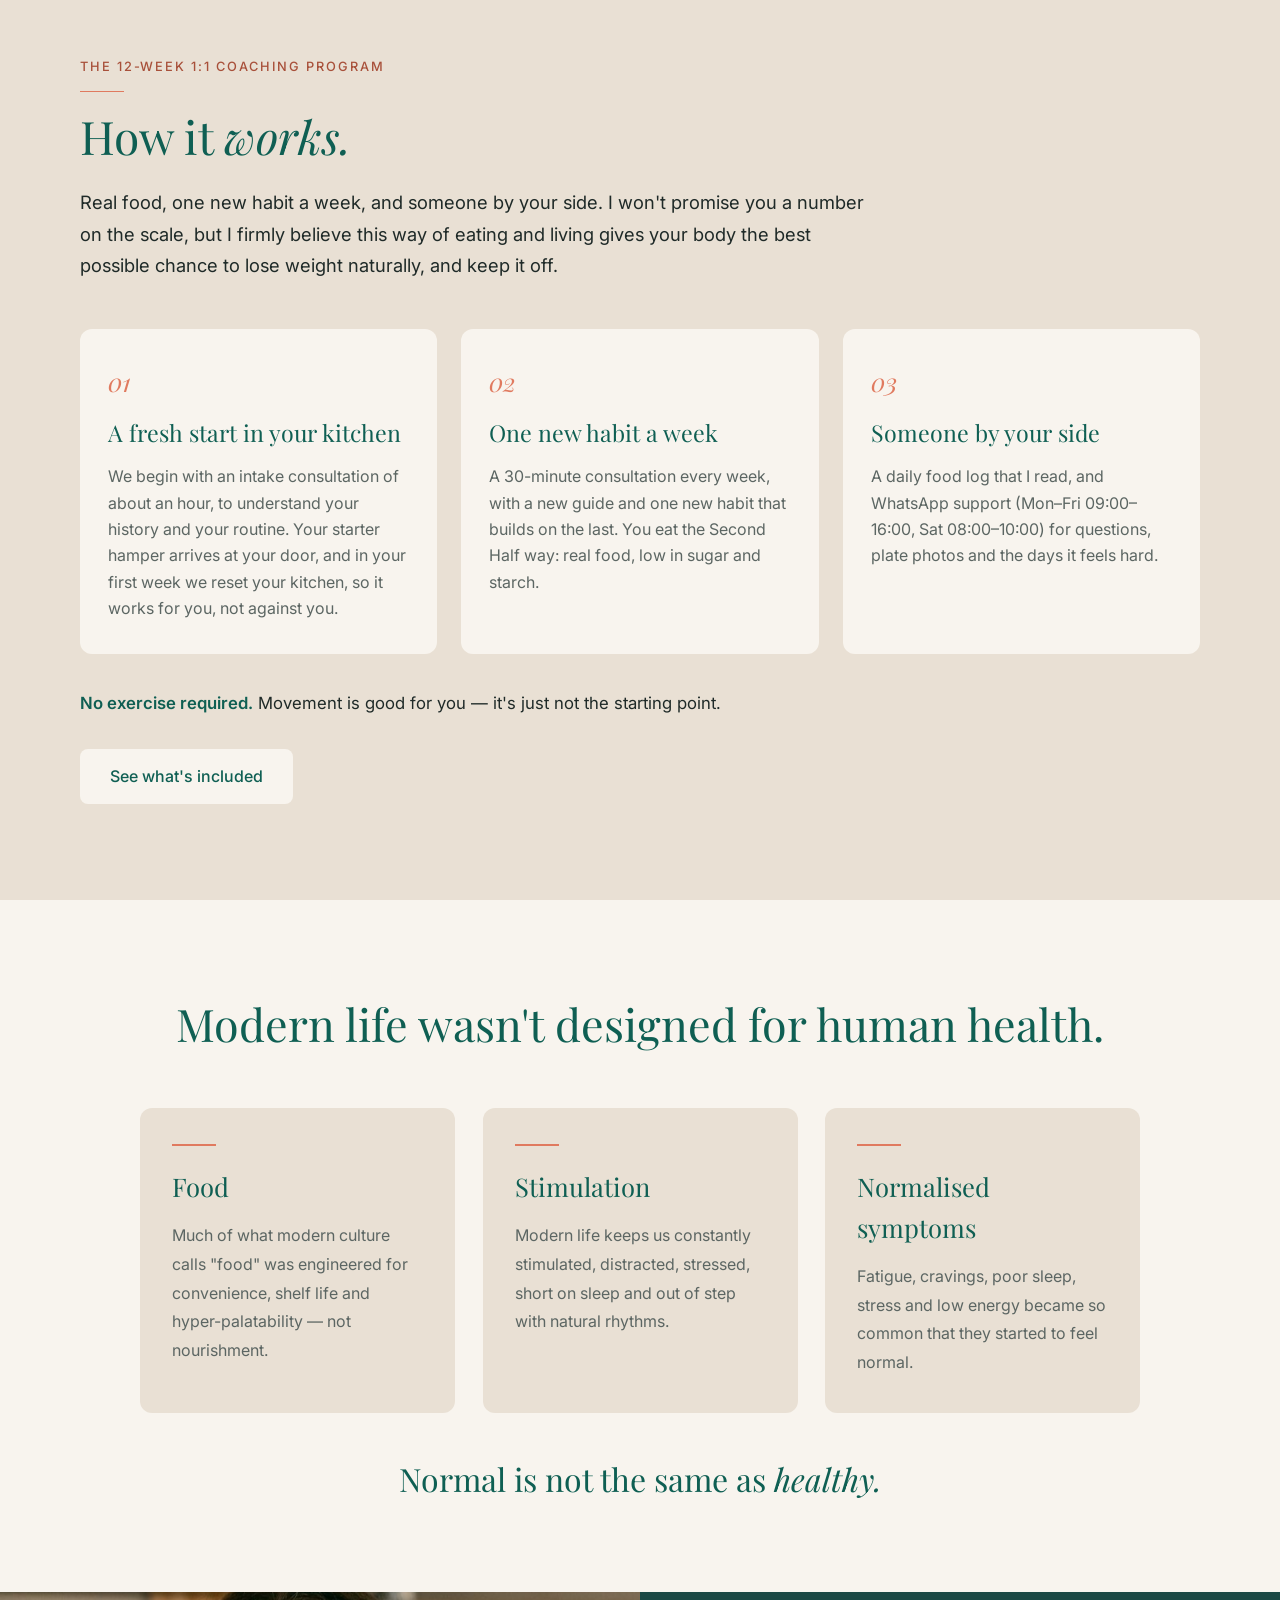
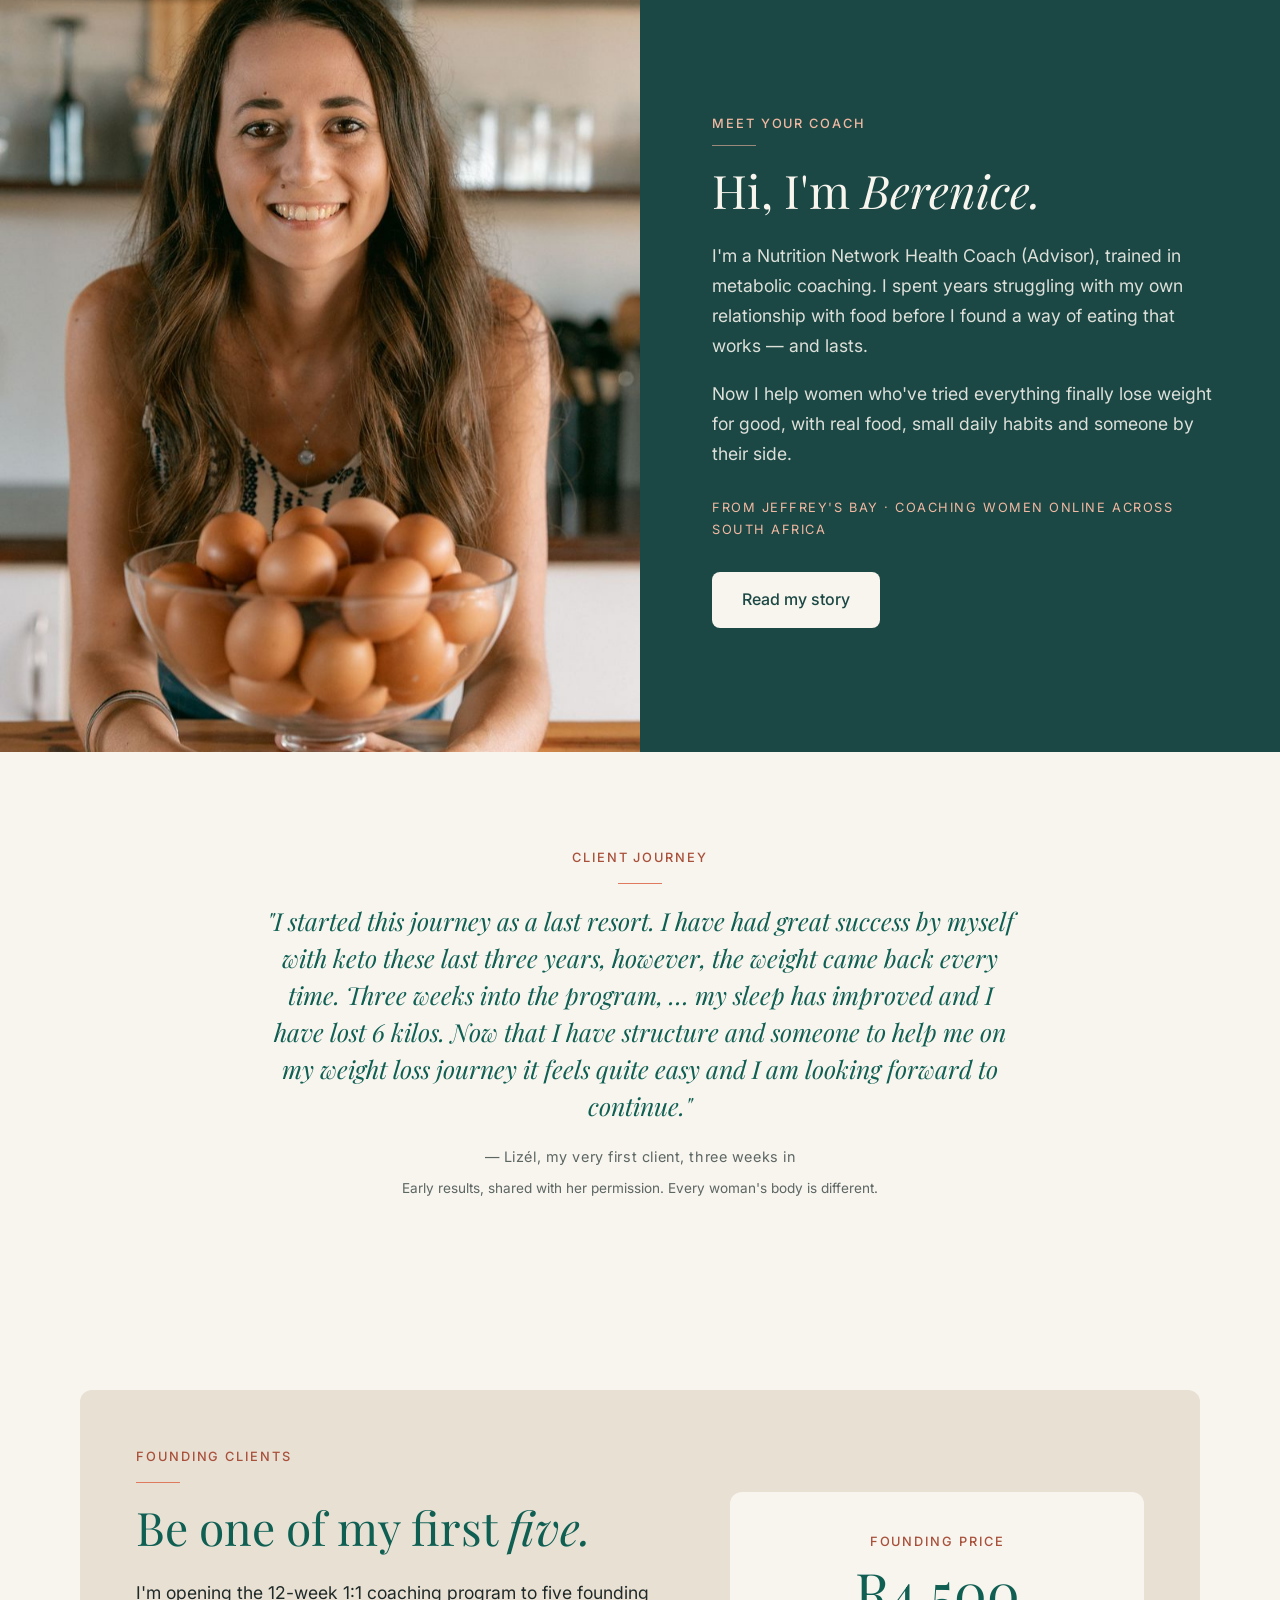
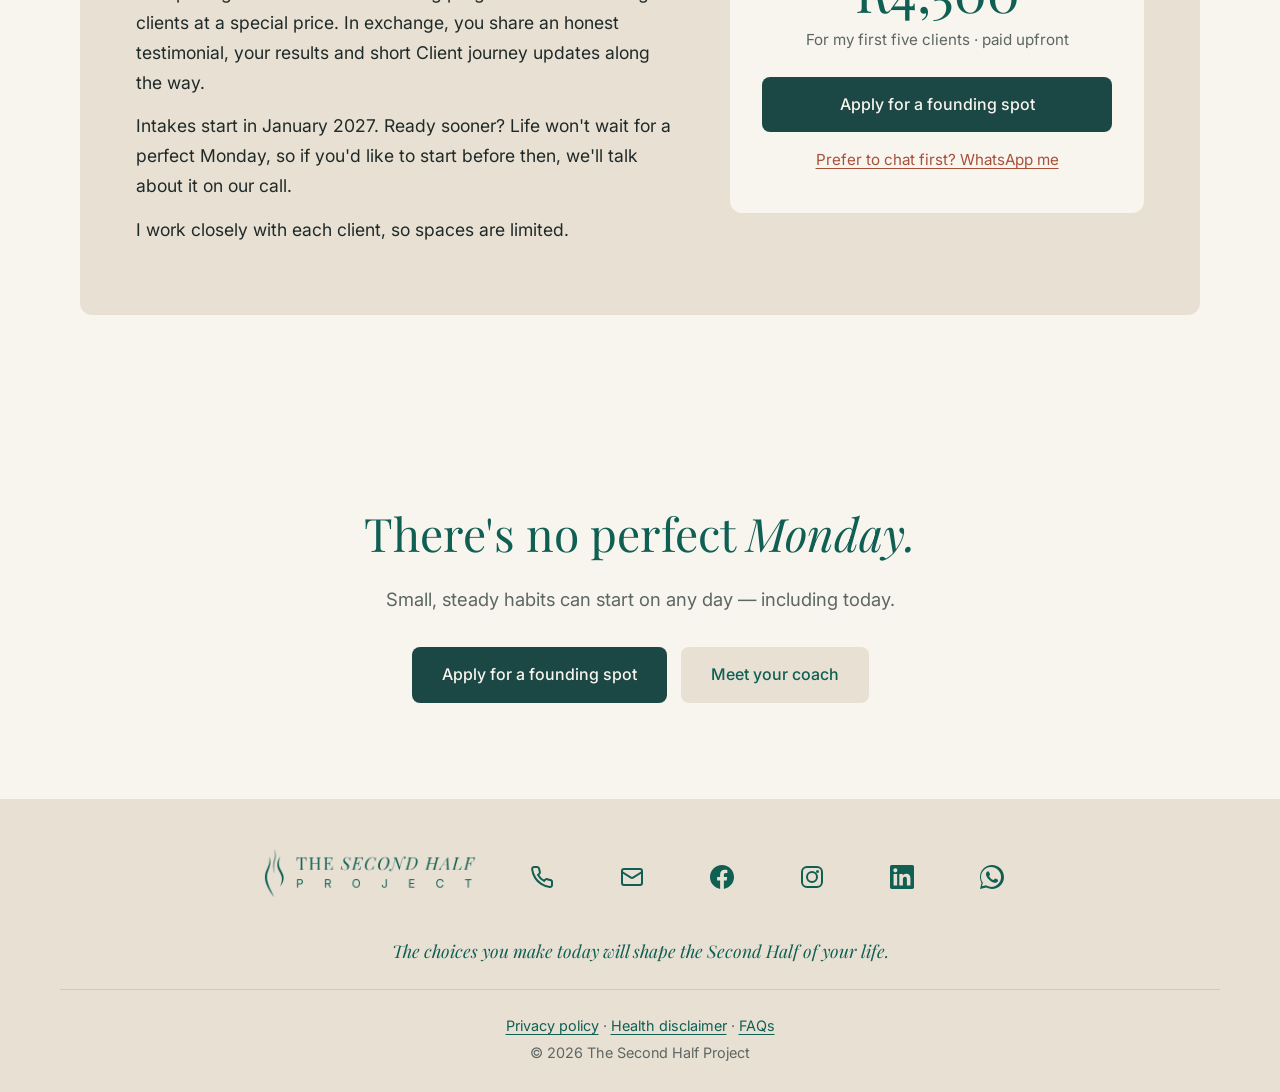
==== commit 77b09038: "6 October Pre-launch website update" ====
--- a/index.html
+++ b/index.html
@@ -4,7 +4,7 @@
     <meta charset="UTF-8">
     <meta name="viewport" content="width=device-width, initial-scale=1.0">
     <title>The Second Half Project | 12-week 1:1 weight-loss coaching for women</title>
-    <meta name="description" content="You didn't fail. You never had a plan. A 12-week 1:1 coaching program that teaches you what and when to eat, with daily support. No exercise required. Online, across South Africa.">
+    <meta name="description" content="You didn't fail. You never had a plan. A 12-week 1:1 coaching program that teaches you what and when to eat, one habit at a time, with someone by your side. No exercise required. Online, across South Africa.">
     <meta name="facebook-domain-verification" content="6b98duykyc8q10894hren2wezcdpbd" />
     <meta property="og:type" content="website">
     <meta property="og:site_name" content="The Second Half Project">
@@ -12,8 +12,8 @@
     <meta property="og:description" content="The choices you make today will shape the Second Half of your life. A 12-week 1:1 coaching program for women who've tried every diet.">
     <meta property="og:image" content="https://secondhalfproject.co.za/res/hero-berenice.jpg">
     <meta property="og:url" content="https://secondhalfproject.co.za/">
-    <link rel="preload" href="style.css?v=5" as="style">
-    <link rel="stylesheet" href="style.css?v=5">
+    <link rel="preload" href="style.css?v=6" as="style">
+    <link rel="stylesheet" href="style.css?v=6">
     <link rel="icon" type="image/png" href="res/TSHP Logo Tab_circle.png">
 </head>
 <body>
@@ -69,7 +69,7 @@
                 <p class="eyebrow">Sound familiar?</p>
                 <h2>You didn't fail. You never had a <em>plan.</em></h2>
                 <p class="lead">You've tried every diet — calorie counting, keto (maybe more than once), perhaps even Ozempic. Each time it worked for a while. And each time, you ended up starting over.</p>
-                <p class="lead">You're not lazy, and you're not uninformed. What was missing was the <em>how</em>.</p>
+                <p class="lead">It's not that you lack willpower. What was missing was the <em>how</em>.</p>
             </div>
             <div class="gap-grid">
                 <div class="gap-card">
@@ -82,7 +82,7 @@
                 </div>
                 <div class="gap-card">
                     <p class="gap-quote">"I always fall off on my own."</p>
-                    <p>Daily WhatsApp support and a weekly check-in, so you're never doing this alone.</p>
+                    <p>A daily food log, a weekly consultation and WhatsApp support in between, so you're never doing this alone.</p>
                 </div>
             </div>
         </div>
@@ -93,23 +93,24 @@
         <div class="home-inner">
             <div class="section-head">
                 <p class="eyebrow">The 12-week 1:1 coaching program</p>
-                <h2>A plan. A person. <em>For good.</em></h2>
+                <h2>How it <em>works.</em></h2>
+                <p class="lead">Real food, one new habit a week, and someone by your side. I won't promise you a number on the scale, but I firmly believe this way of eating and living gives your body the best possible chance to lose weight naturally, and keep it off.</p>
             </div>
             <div class="how-grid">
                 <div class="how-step">
                     <span class="how-number">01</span>
-                    <h3>Start with a conversation</h3>
-                    <p>An intake consultation of about an hour, to understand your history, your routine and what hasn't worked before. Your starter hamper arrives at your door.</p>
+                    <h3>A fresh start in your kitchen</h3>
+                    <p>We begin with an intake consultation of about an hour, to understand your history and your routine. Your starter hamper arrives at your door, and in your first week we reset your kitchen, so it works for you, not against you.</p>
                 </div>
                 <div class="how-step">
                     <span class="how-number">02</span>
-                    <h3>One step a week</h3>
-                    <p>A 30-minute consultation every week, with a new guide and clear goals. Small, steady habits instead of a lifestyle overhaul.</p>
+                    <h3>One new habit a week</h3>
+                    <p>A 30-minute consultation every week, with a new guide and one new habit that builds on the last. You eat the Second Half way: real food, low in sugar and starch.</p>
                 </div>
                 <div class="how-step">
                     <span class="how-number">03</span>
-                    <h3>Someone beside you</h3>
-                    <p>Daily WhatsApp support (Mon–Fri, 08:00–17:00) for questions, meal photos and the days it feels hard.</p>
+                    <h3>Someone by your side</h3>
+                    <p>A daily food log that I read, and WhatsApp support (Mon–Fri 09:00–16:00, Sat 08:00–10:00) for questions, plate photos and the days it feels hard.</p>
                 </div>
             </div>
             <p class="how-note"><strong>No exercise required.</strong> Movement is good for you — it's just not the starting point.</p>
@@ -150,18 +151,20 @@
             <p class="eyebrow eyebrow-dark">Meet your coach</p>
             <h2>Hi, I'm <em>Berenice.</em></h2>
             <p>I'm a Nutrition Network Health Coach (Advisor), trained in metabolic coaching. I spent years struggling with my own relationship with food before I found a way of eating that works — and lasts.</p>
-            <p>Now I help women who've tried everything finally lose weight for good, with real food, small daily habits and someone in their corner.</p>
-            <p class="coach-location">Jeffrey's Bay &amp; Port Elizabeth · coaching online across South Africa</p>
+            <p>Now I help women who've tried everything finally lose weight for good, with real food, small daily habits and someone by their side.</p>
+            <p class="coach-location">From Jeffrey's Bay · coaching women online across South Africa</p>
             <a href="about.html" class="btn btn-light">Read my story</a>
         </div>
     </section>
 
-    <!-- Testimonial: switch on when the written testimonial arrives (remove "hidden") -->
-    <section class="home-section testimonial-section" hidden>
+    <!-- Testimonial: her own words (typos fixed with her OK), shared with her permission, 6 Oct 2026 -->
+    <section class="home-section testimonial-section">
         <div class="home-inner narrow">
-            <blockquote class="testimonial">
-                <p>"[Exact words from the testimonial]"</p>
-                <footer>— [Name], my aunt and very first client</footer>
+            <p class="eyebrow centred-eyebrow">Client journey</p>
+            <blockquote class="testimonial long">
+                <p>"I started this journey as a last resort. I have had great success by myself with keto these last three years, however, the weight came back every time. Three weeks into the program, … my sleep has improved and I have lost 6 kilos. Now that I have structure and someone to help me on my weight loss journey it feels quite easy and I am looking forward to continue."</p>
+                <footer>— Lizél, my very first client, three weeks in</footer>
+                <p class="testimonial-note">Early results, shared with her permission. Every woman's body is different.</p>
             </blockquote>
         </div>
     </section>
@@ -173,13 +176,14 @@
                 <div class="offer-text">
                     <p class="eyebrow">Founding clients</p>
                     <h2>Be one of my first <em>five.</em></h2>
-                    <p>I'm opening the 12-week 1:1 coaching program to five founding clients at a special price, in exchange for an honest testimonial and permission to share your journey.</p>
+                    <p>I'm opening the 12-week 1:1 coaching program to five founding clients at a special price. In exchange, you share an honest testimonial, your results and short Client journey updates along the way.</p>
+                    <p>Intakes start in January 2027. Ready sooner? Life won't wait for a perfect Monday, so if you'd like to start before then, we'll talk about it on our call.</p>
                     <p>I work closely with each client, so spaces are limited.</p>
                 </div>
                 <div class="offer-price">
                     <p class="price-label">Founding price</p>
                     <p class="price">R4,500</p>
-                    <p class="price-note">Standard price R6,000 · paid upfront</p>
+                    <p class="price-note">For my first five clients · paid upfront</p>
                     <a href="apply.html" class="btn btn-primary">Apply for a founding spot</a>
                     <a href="https://wa.me/27679783522?text=Hi%20Berenice%2C%20I%27d%20like%20to%20know%20more%20about%20the%2012-week%20program." class="text-link" target="_blank" rel="noopener">Prefer to chat first? WhatsApp me</a>
                 </div>
@@ -187,7 +191,7 @@
         </div>
     </section>
 
-    <!-- Freebie sign-up: added in Phase 3 (MailerLite form goes here) -->
+    <!-- Freebie sign-up: planned for January 2027 (MailerLite form goes here) -->
 
     <!-- Closing -->
     <section class="home-section home-closing">
@@ -196,7 +200,7 @@
             <p class="lead">Small, steady habits can start on any day — including today.</p>
             <div class="hero-buttons centred">
                 <a href="apply.html" class="btn btn-primary">Apply for a founding spot</a>
-                <a href="https://wa.me/27679783522?text=Hi%20Berenice%2C%20I%27d%20like%20to%20know%20more%20about%20the%2012-week%20program." class="btn btn-secondary" target="_blank" rel="noopener">Chat on WhatsApp</a>
+                <a href="about.html" class="btn btn-secondary">Meet your coach</a>
             </div>
         </div>
     </section>
@@ -233,6 +237,11 @@
                         <circle cx="17.5" cy="6.5" r="1.5" fill="currentColor"></circle>
                     </svg>
                 </a>
+                <a href="https://www.linkedin.com/in/berenicebakkes" class="footer-icon-link" title="LinkedIn" aria-label="LinkedIn" target="_blank" rel="noopener">
+                    <svg class="footer-icon" viewBox="0 0 24 24" fill="currentColor">
+                        <path d="M20.45 20.45h-3.56v-5.57c0-1.33-.02-3.04-1.85-3.04-1.85 0-2.14 1.45-2.14 2.94v5.67H9.35V9h3.41v1.56h.05c.48-.9 1.64-1.85 3.37-1.85 3.6 0 4.27 2.37 4.27 5.46v6.28zM5.34 7.43a2.06 2.06 0 1 1 0-4.13 2.06 2.06 0 0 1 0 4.13zM7.12 20.45H3.56V9h3.56v11.45zM22.22 0H1.77C.79 0 0 .77 0 1.73v20.54C0 23.23.79 24 1.77 24h20.45c.98 0 1.78-.77 1.78-1.73V1.73C24 .77 23.2 0 22.22 0z"></path>
+                    </svg>
+                </a>
                 <a href="https://wa.me/27679783522" class="footer-icon-link" title="WhatsApp" aria-label="WhatsApp" target="_blank" rel="noopener">
                     <svg class="footer-icon" viewBox="0 0 24 24" fill="currentColor">
                         <path d="M12 0C5.373 0 0 5.373 0 12c0 2.148.549 4.177 1.518 5.928L0 24l6.304-1.465A11.97 11.97 0 0 0 12 24c6.627 0 12-5.373 12-12S18.627 0 12 0zm0 21.96c-1.969 0-3.897-.489-5.565-1.427l-.399-.235-4.141.964.984-3.585-.245-.391C1.466 15.883 1.04 14.012 1.04 12c0-5.523 4.477-10 10-10s10 4.477 10 10-4.477 10-10 10zm5.441-7.504c-.295-.147-1.745-.862-2.016-.96-.27-.099-.468-.147-.667.147-.198.294-.768.96-.941 1.159-.173.199-.347.223-.644.075-.296-.148-1.254-.462-2.389-1.475-.883-.788-1.48-1.76-1.653-2.059-.173-.297-.018-.458.13-.606.134-.133.298-.347.446-.52.148-.174.198-.298.298-.496.099-.198.049-.371-.025-.52-.075-.148-.667-1.611-.916-2.206-.242-.579-.487-.5-.667-.51-.173-.008-.371-.01-.569-.01-.198 0-.52.074-.792.372-.271.297-1.04 1.016-1.04 2.479 0 1.462 1.065 2.875 1.213 3.074.148.198 2.095 3.2 5.076 4.487.709.306 1.262.489 1.694.625.712.227 1.36.195 1.871.118.571-.085 1.758-.719 2.006-1.413.248-.694.248-1.289.173-1.413-.074-.124-.272-.198-.569-.347z"></path>
@@ -243,7 +252,7 @@
             <p class="footer-line"><em>The choices you make today will shape the Second Half of your life.</em></p>
             <div class="footer-bottom">
                 <p class="footer-legal"><a href="privacy.html">Privacy policy</a> · <a href="disclaimer.html">Health disclaimer</a> · <a href="faq.html">FAQs</a></p>
-                <p>&copy; 2026 The Second Half Project · Website by <a href="https://estianp.github.io" target="_blank" rel="noopener">Estian Pretorius</a></p>
+                <p>&copy; 2026 The Second Half Project</p>
             </div>
         </div>
     </footer>
--- a/style.css
+++ b/style.css
@@ -3190,3 +3190,11 @@
     .hero-content h1, .hero-content h2, .hero-content p, .btn, .approach-card, .approach-icon, .approach-title, .pillar, .principle, .about-wrapper, .about-title, .about-image, .about-content, .coach-name, .program-title, .program-content, .program-image, .included-title, .included-list li, .faq-title, .faq-container, .faq-item, .who-title, .who-intro, .philosophy-title, .philosophy-content, .why-title, .why-description, .why-highlight, .apply-title, .apply-content, .google-form-container, .contact-title, .contact-card,
     .hero-image, .section-head, .gap-card, .how-step, .fit-card, .inc-card, .offer-text, .offer-price, .coach-photo, .coach-text, .story-head, .story-text, .faith-line, .approach-close, .testimonial, .how-note, .section-cta, .home-closing .home-inner, .page-head .home-inner, .faq-group, .contact-row, .contact-hours, .legal-text { opacity: 1 !important; transform: none !important; }
 }
+
+/* ===== Launch update 6 Oct 2026 (v=6) ===== */
+/* Longer testimonial: a little smaller so it reads well on a phone */
+.testimonial.long p { font-size: clamp(1.2rem, 2.1vw, 1.55rem); line-height: 1.5; }
+.testimonial.long p.testimonial-note, .testimonial p.testimonial-note { font-family: var(--sans); font-style: normal; font-size: 0.85rem; color: var(--muted); margin: 10px 0 0; line-height: 1.5; }
+/* Program: maintenance cards on a cream section */
+.fit-card.on-sand-card { background-color: var(--sand); }
+.fit-card.on-sand-card p { color: var(--muted); line-height: 1.65; }
--- a/style.css
+++ b/style.css
@@ -3190,3 +3190,11 @@
     .hero-content h1, .hero-content h2, .hero-content p, .btn, .approach-card, .approach-icon, .approach-title, .pillar, .principle, .about-wrapper, .about-title, .about-image, .about-content, .coach-name, .program-title, .program-content, .program-image, .included-title, .included-list li, .faq-title, .faq-container, .faq-item, .who-title, .who-intro, .philosophy-title, .philosophy-content, .why-title, .why-description, .why-highlight, .apply-title, .apply-content, .google-form-container, .contact-title, .contact-card,
     .hero-image, .section-head, .gap-card, .how-step, .fit-card, .inc-card, .offer-text, .offer-price, .coach-photo, .coach-text, .story-head, .story-text, .faith-line, .approach-close, .testimonial, .how-note, .section-cta, .home-closing .home-inner, .page-head .home-inner, .faq-group, .contact-row, .contact-hours, .legal-text { opacity: 1 !important; transform: none !important; }
 }
+
+/* ===== Launch update 6 Oct 2026 (v=6) ===== */
+/* Longer testimonial: a little smaller so it reads well on a phone */
+.testimonial.long p { font-size: clamp(1.2rem, 2.1vw, 1.55rem); line-height: 1.5; }
+.testimonial.long p.testimonial-note, .testimonial p.testimonial-note { font-family: var(--sans); font-style: normal; font-size: 0.85rem; color: var(--muted); margin: 10px 0 0; line-height: 1.5; }
+/* Program: maintenance cards on a cream section */
+.fit-card.on-sand-card { background-color: var(--sand); }
+.fit-card.on-sand-card p { color: var(--muted); line-height: 1.65; }
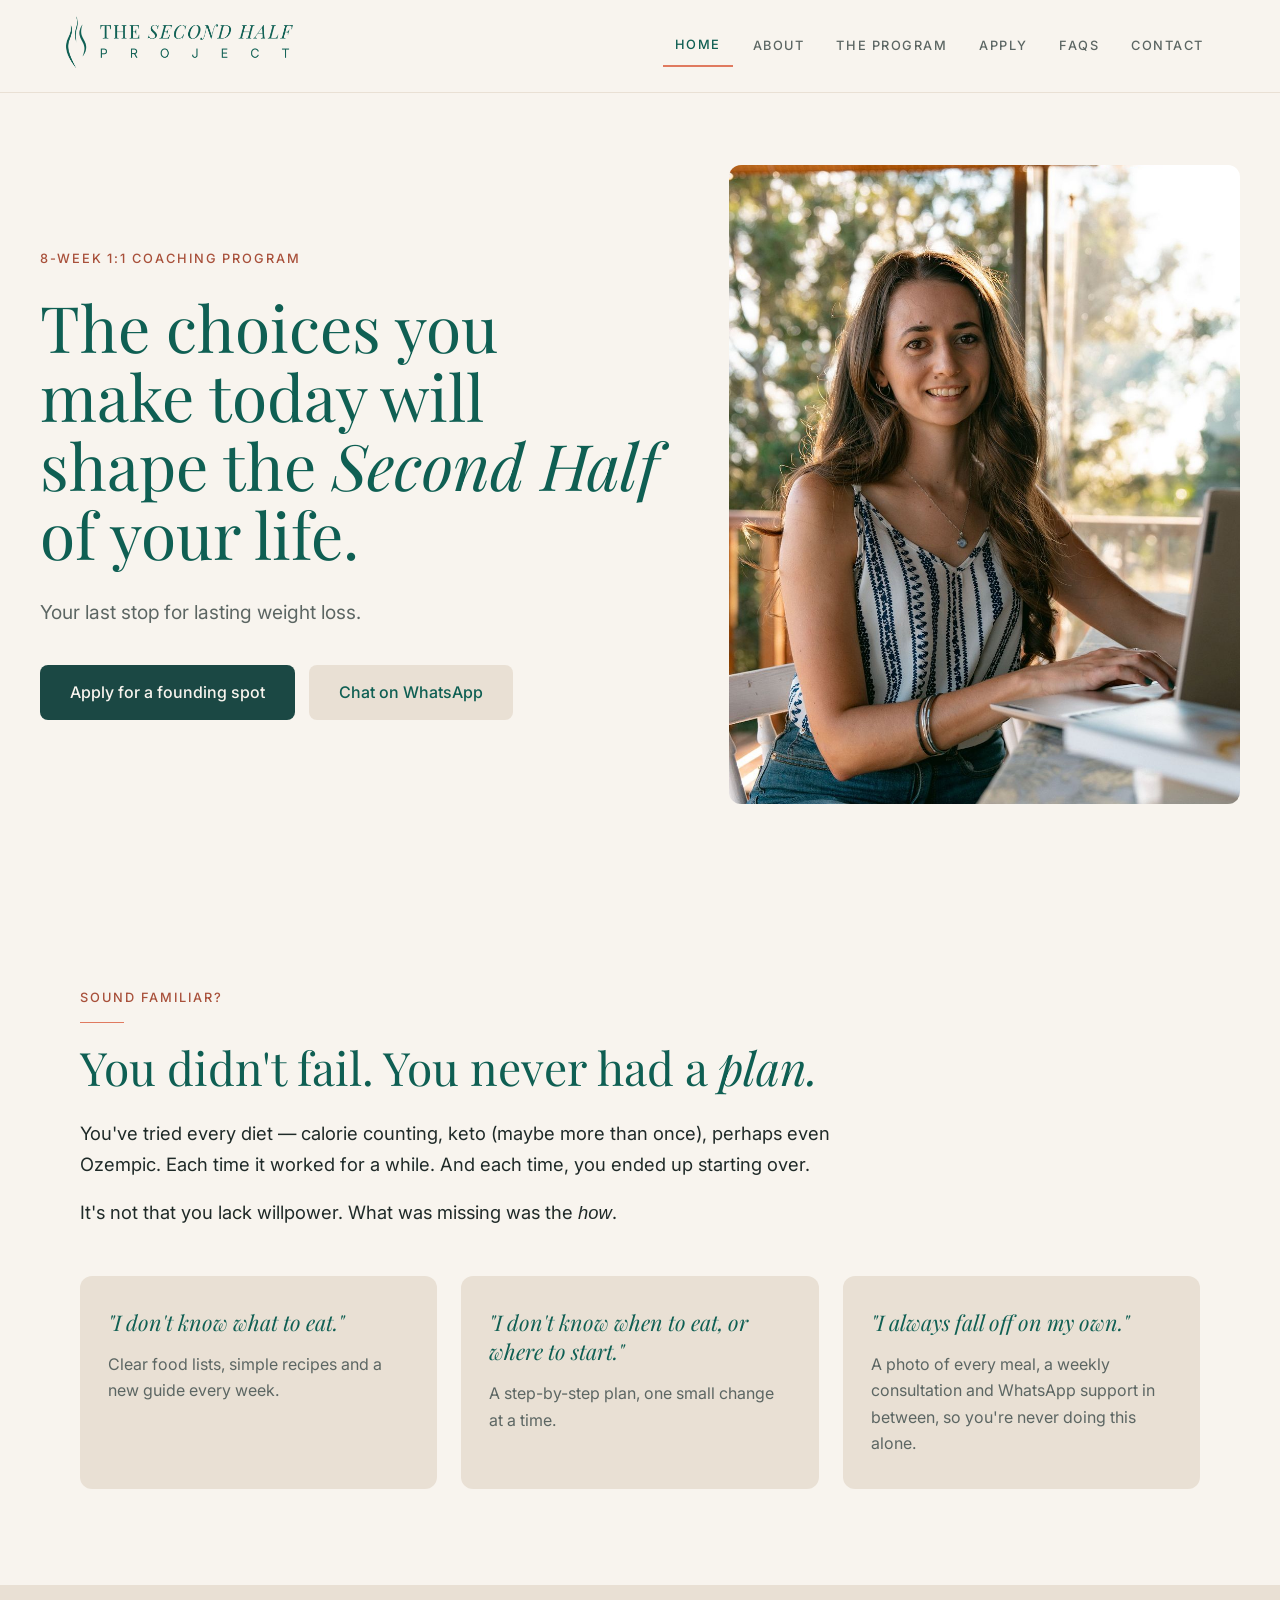
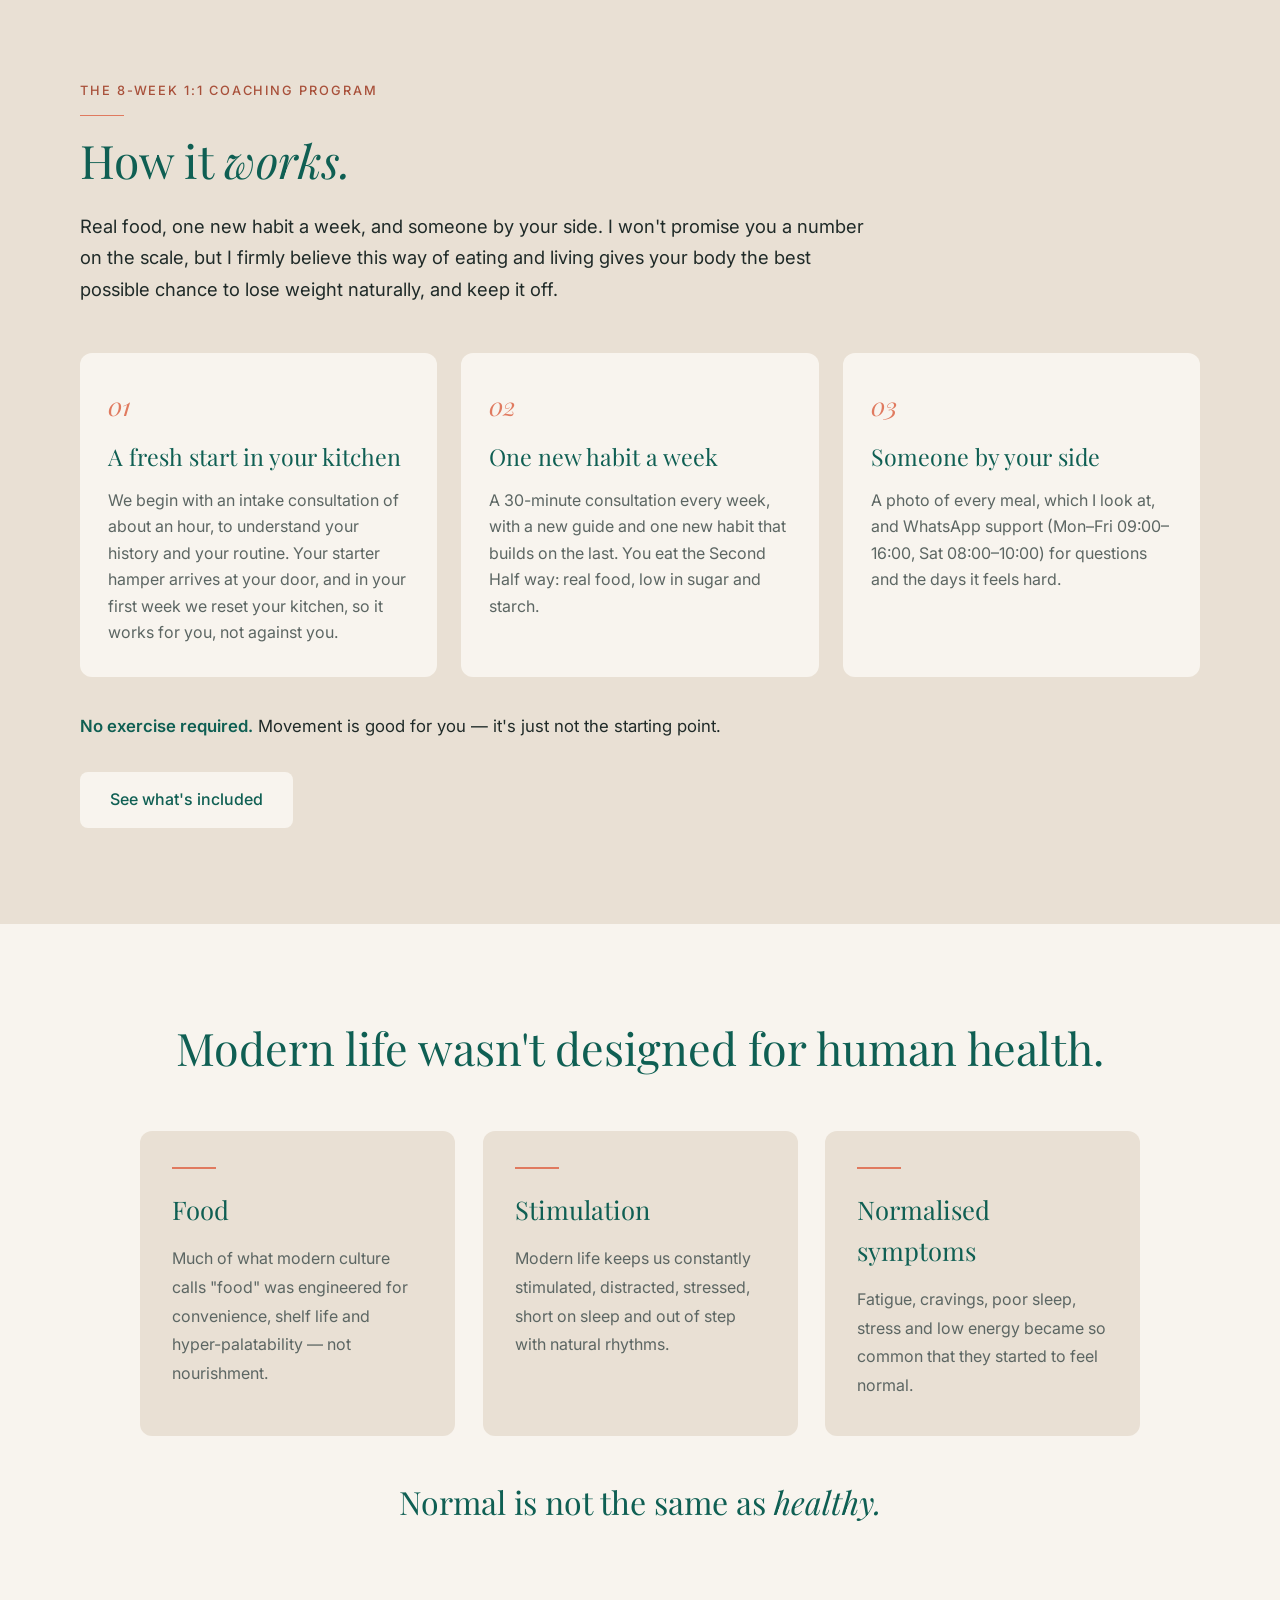
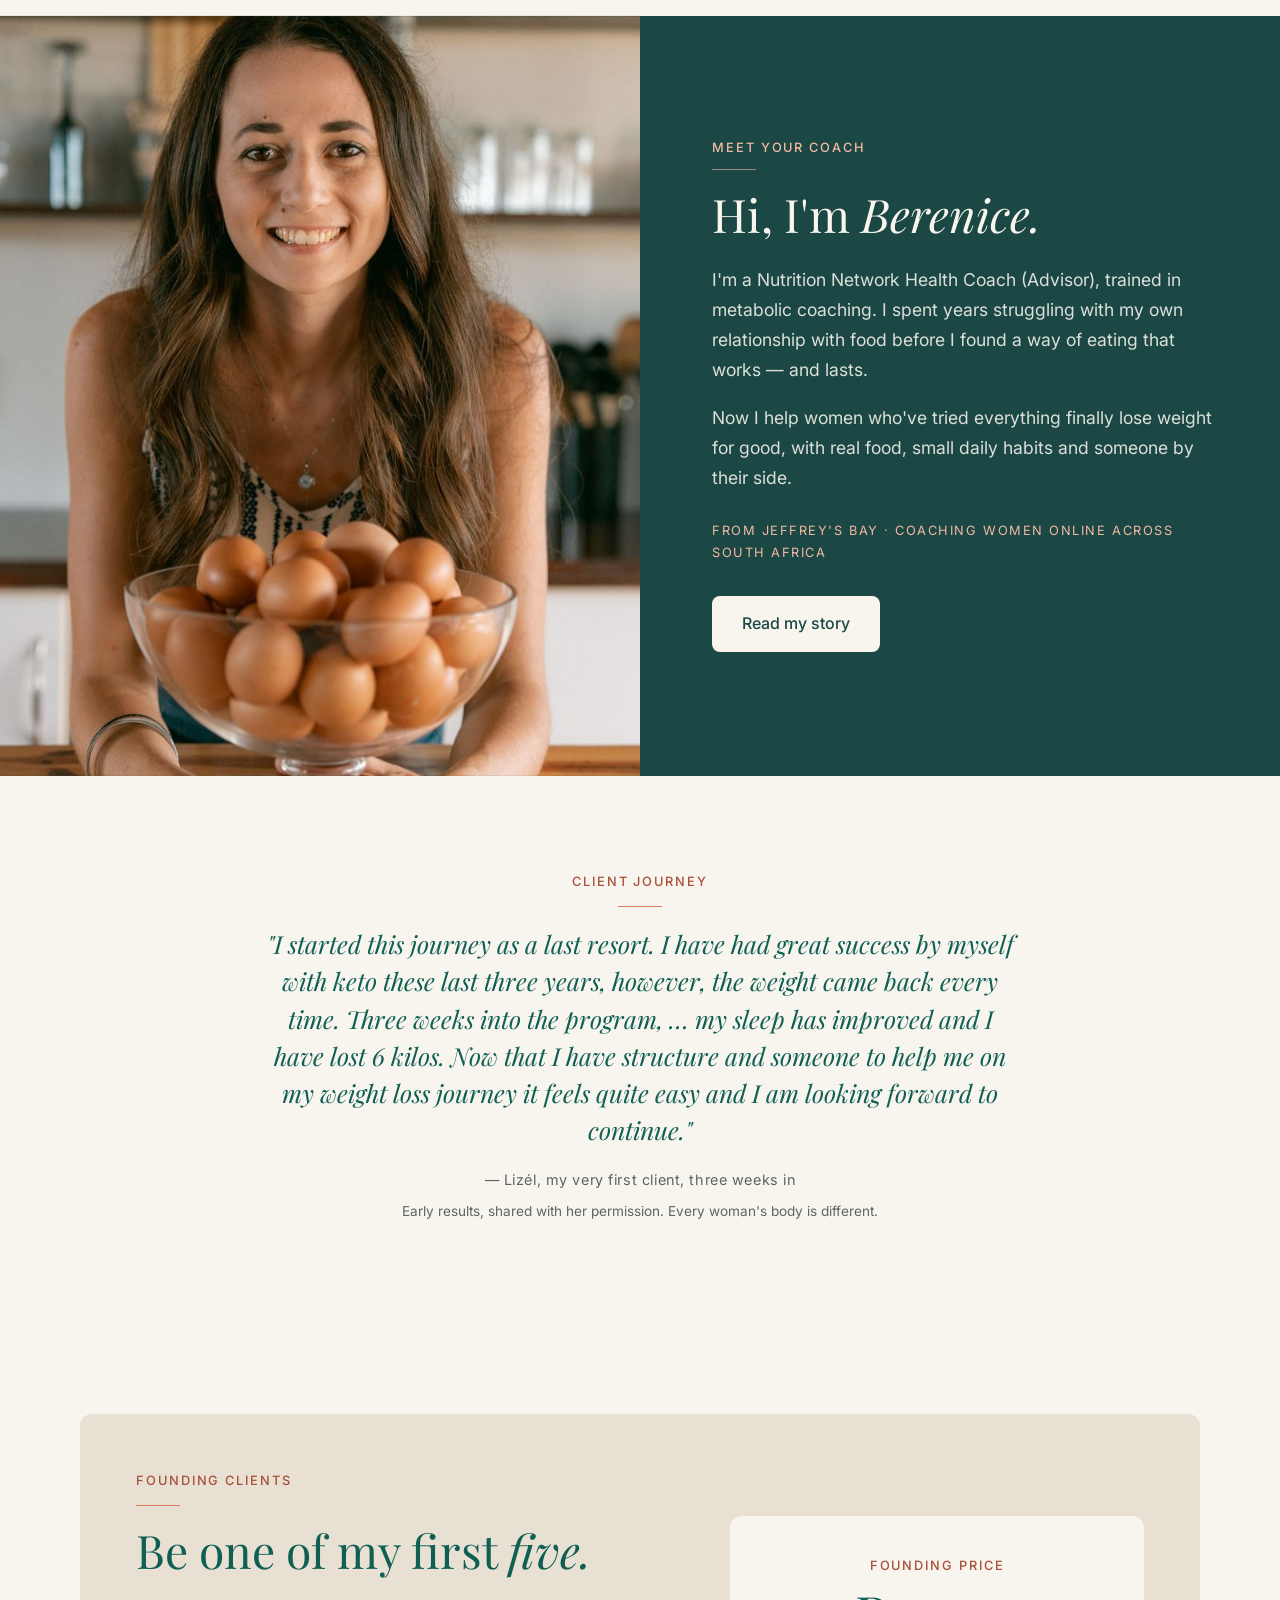
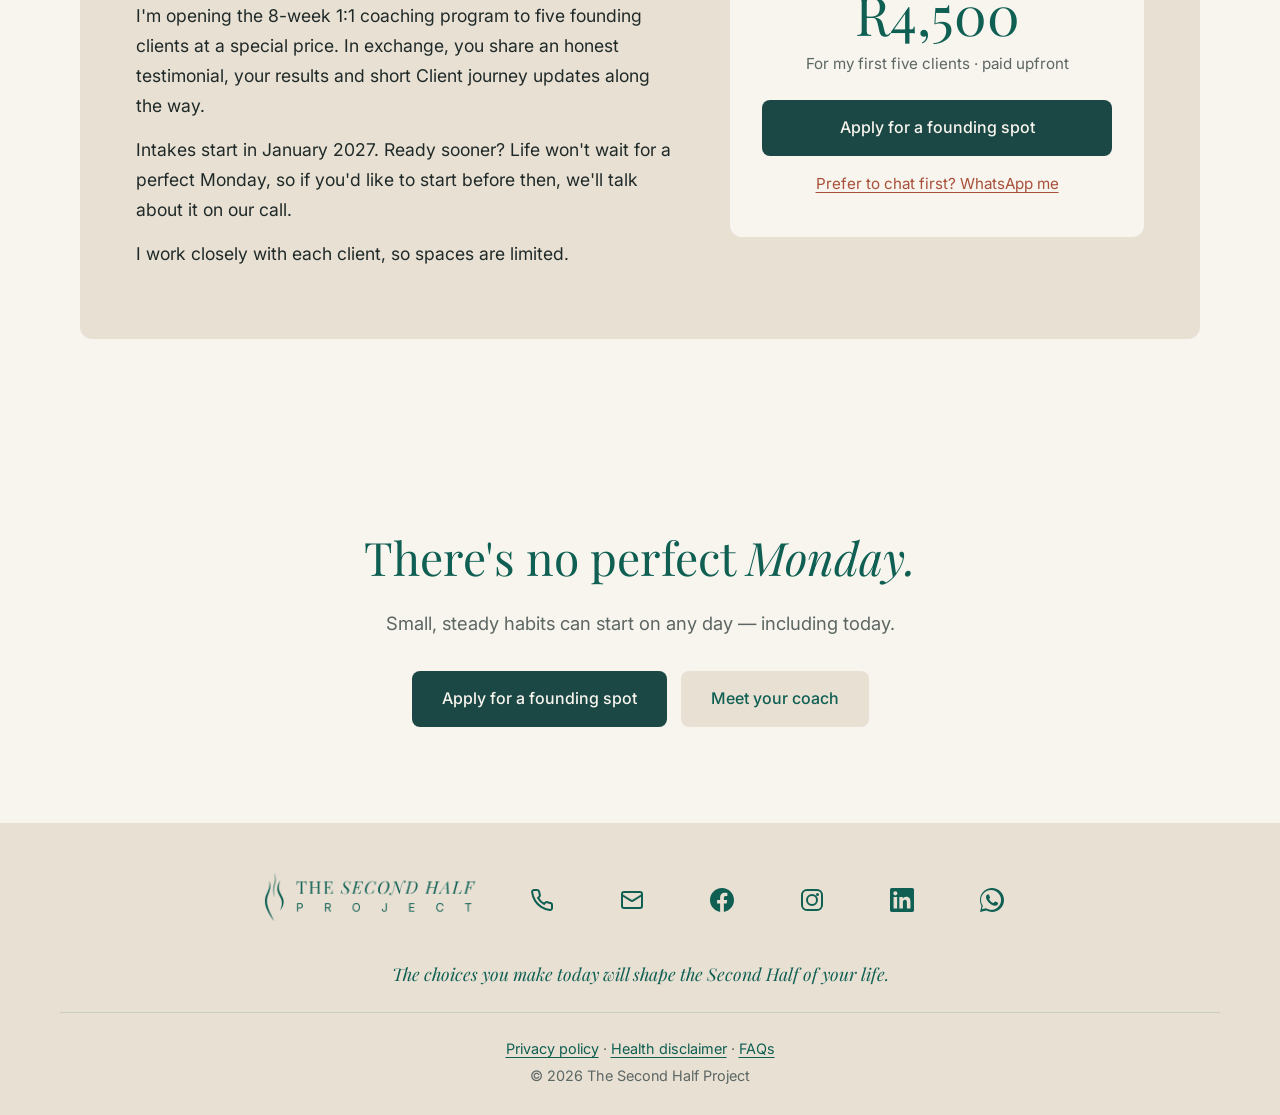
==== commit 916da53d: "8-week update" ====
--- a/index.html
+++ b/index.html
@@ -3,13 +3,13 @@
 <head>
     <meta charset="UTF-8">
     <meta name="viewport" content="width=device-width, initial-scale=1.0">
-    <title>The Second Half Project | 12-week 1:1 weight-loss coaching for women</title>
-    <meta name="description" content="You didn't fail. You never had a plan. A 12-week 1:1 coaching program that teaches you what and when to eat, one habit at a time, with someone by your side. No exercise required. Online, across South Africa.">
+    <title>The Second Half Project | 8-week 1:1 weight-loss coaching for women</title>
+    <meta name="description" content="You didn't fail. You never had a plan. An 8-week 1:1 coaching program that teaches you what and when to eat, one habit at a time, with someone by your side. No exercise required. Online, across South Africa.">
     <meta name="facebook-domain-verification" content="6b98duykyc8q10894hren2wezcdpbd" />
     <meta property="og:type" content="website">
     <meta property="og:site_name" content="The Second Half Project">
     <meta property="og:title" content="The Second Half Project">
-    <meta property="og:description" content="The choices you make today will shape the Second Half of your life. A 12-week 1:1 coaching program for women who've tried every diet.">
+    <meta property="og:description" content="The choices you make today will shape the Second Half of your life. An 8-week 1:1 coaching program for women who've tried every diet.">
     <meta property="og:image" content="https://secondhalfproject.co.za/res/hero-berenice.jpg">
     <meta property="og:url" content="https://secondhalfproject.co.za/">
     <link rel="preload" href="style.css?v=6" as="style">
@@ -48,12 +48,12 @@
     <section class="hero">
         <div class="hero-inner">
             <div class="hero-content">
-                <p class="hero-eyebrow">12-week 1:1 coaching program</p>
+                <p class="hero-eyebrow">8-week 1:1 coaching program</p>
                 <h1>The choices you make today will shape the <em>Second Half</em> of your life.</h1>
                 <p>Your last stop for lasting weight loss.</p>
                 <div class="hero-buttons">
                     <a href="apply.html" class="btn btn-primary">Apply for a founding spot</a>
-                    <a href="https://wa.me/27679783522?text=Hi%20Berenice%2C%20I%27d%20like%20to%20know%20more%20about%20the%2012-week%20program." class="btn btn-secondary" target="_blank" rel="noopener">Chat on WhatsApp</a>
+                    <a href="https://wa.me/27679783522?text=Hi%20Berenice%2C%20I%27d%20like%20to%20know%20more%20about%20the%208-week%20program." class="btn btn-secondary" target="_blank" rel="noopener">Chat on WhatsApp</a>
                 </div>
             </div>
             <div class="hero-image">
@@ -82,17 +82,17 @@
                 </div>
                 <div class="gap-card">
                     <p class="gap-quote">"I always fall off on my own."</p>
-                    <p>A daily food log, a weekly consultation and WhatsApp support in between, so you're never doing this alone.</p>
-                </div>
-            </div>
-        </div>
-    </section>
-
-    <!-- How the 12 weeks work -->
+                    <p>A photo of every meal, a weekly consultation and WhatsApp support in between, so you're never doing this alone.</p>
+                </div>
+            </div>
+        </div>
+    </section>
+
+    <!-- How the 8 weeks work -->
     <section class="home-section home-sand">
         <div class="home-inner">
             <div class="section-head">
-                <p class="eyebrow">The 12-week 1:1 coaching program</p>
+                <p class="eyebrow">The 8-week 1:1 coaching program</p>
                 <h2>How it <em>works.</em></h2>
                 <p class="lead">Real food, one new habit a week, and someone by your side. I won't promise you a number on the scale, but I firmly believe this way of eating and living gives your body the best possible chance to lose weight naturally, and keep it off.</p>
             </div>
@@ -110,7 +110,7 @@
                 <div class="how-step">
                     <span class="how-number">03</span>
                     <h3>Someone by your side</h3>
-                    <p>A daily food log that I read, and WhatsApp support (Mon–Fri 09:00–16:00, Sat 08:00–10:00) for questions, plate photos and the days it feels hard.</p>
+                    <p>A photo of every meal, which I look at, and WhatsApp support (Mon–Fri 09:00–16:00, Sat 08:00–10:00) for questions and the days it feels hard.</p>
                 </div>
             </div>
             <p class="how-note"><strong>No exercise required.</strong> Movement is good for you — it's just not the starting point.</p>
@@ -176,7 +176,7 @@
                 <div class="offer-text">
                     <p class="eyebrow">Founding clients</p>
                     <h2>Be one of my first <em>five.</em></h2>
-                    <p>I'm opening the 12-week 1:1 coaching program to five founding clients at a special price. In exchange, you share an honest testimonial, your results and short Client journey updates along the way.</p>
+                    <p>I'm opening the 8-week 1:1 coaching program to five founding clients at a special price. In exchange, you share an honest testimonial, your results and short Client journey updates along the way.</p>
                     <p>Intakes start in January 2027. Ready sooner? Life won't wait for a perfect Monday, so if you'd like to start before then, we'll talk about it on our call.</p>
                     <p>I work closely with each client, so spaces are limited.</p>
                 </div>
@@ -185,7 +185,7 @@
                     <p class="price">R4,500</p>
                     <p class="price-note">For my first five clients · paid upfront</p>
                     <a href="apply.html" class="btn btn-primary">Apply for a founding spot</a>
-                    <a href="https://wa.me/27679783522?text=Hi%20Berenice%2C%20I%27d%20like%20to%20know%20more%20about%20the%2012-week%20program." class="text-link" target="_blank" rel="noopener">Prefer to chat first? WhatsApp me</a>
+                    <a href="https://wa.me/27679783522?text=Hi%20Berenice%2C%20I%27d%20like%20to%20know%20more%20about%20the%208-week%20program." class="text-link" target="_blank" rel="noopener">Prefer to chat first? WhatsApp me</a>
                 </div>
             </div>
         </div>
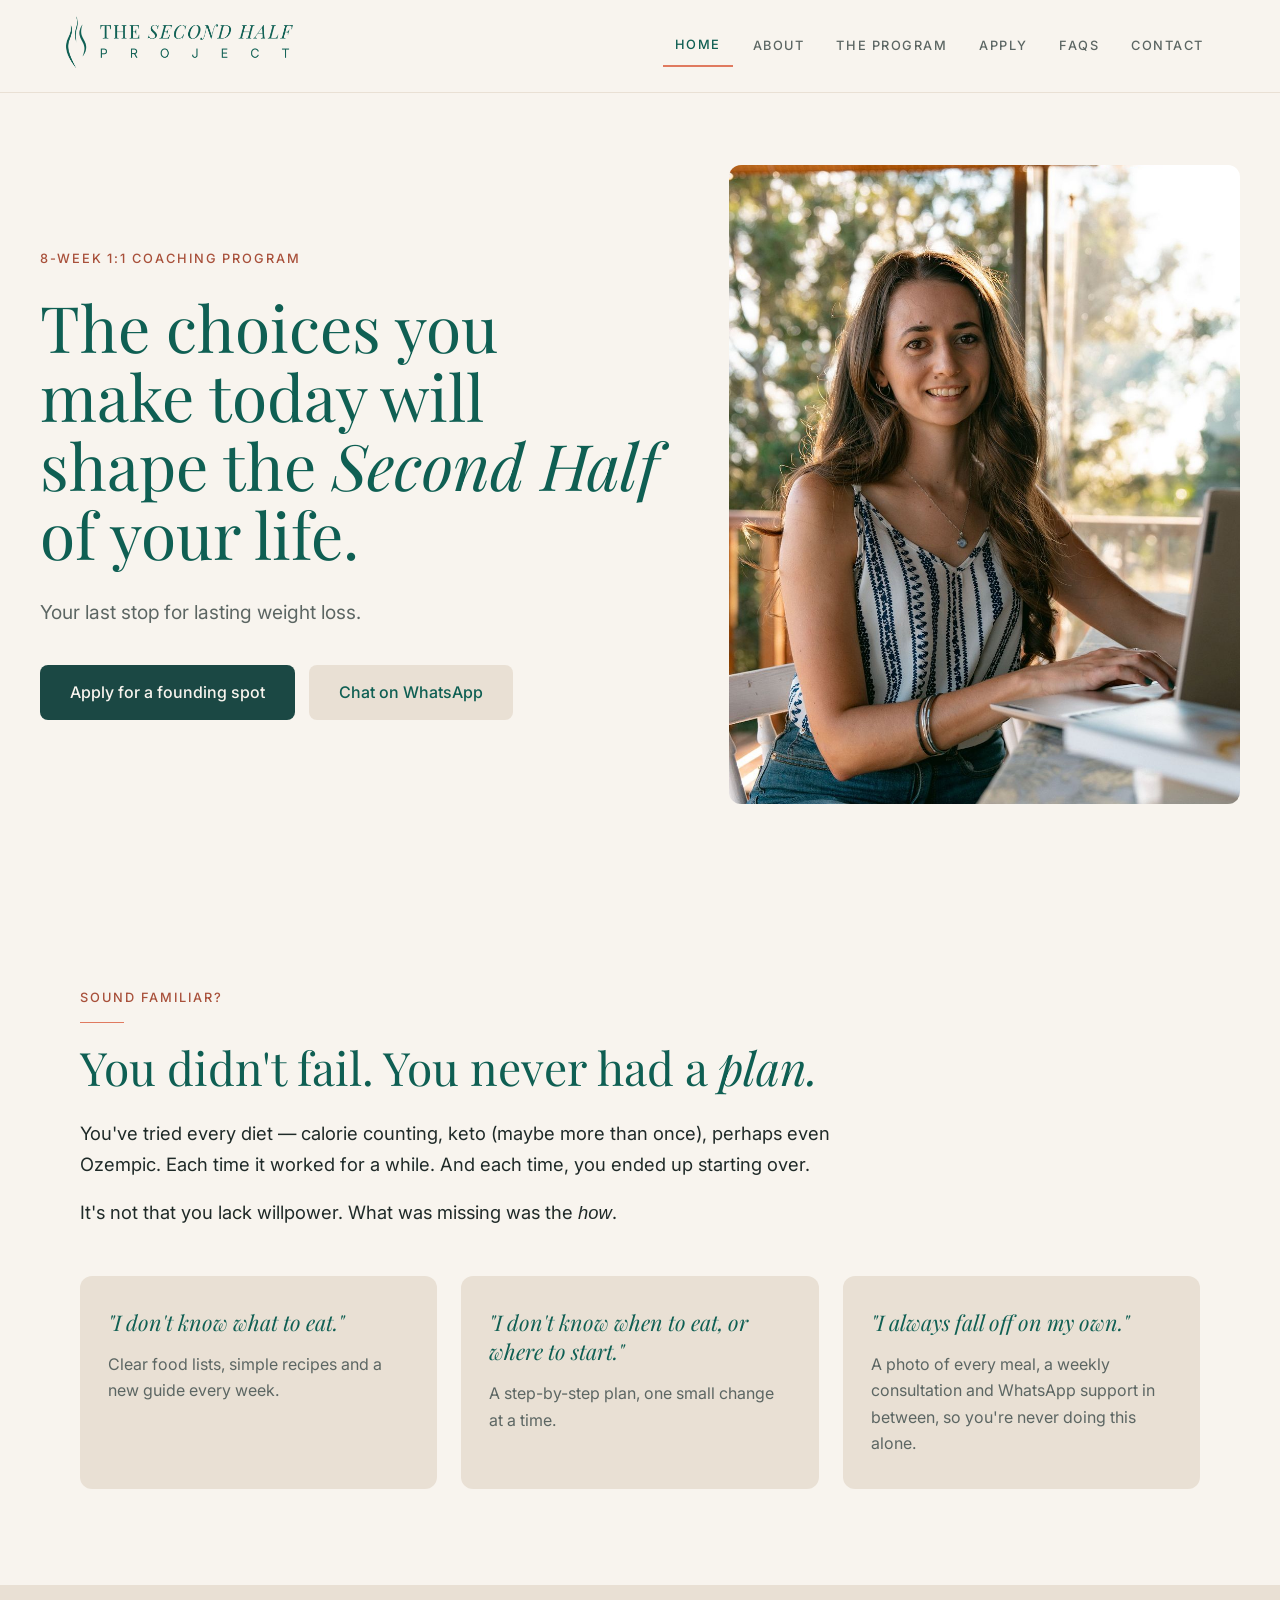
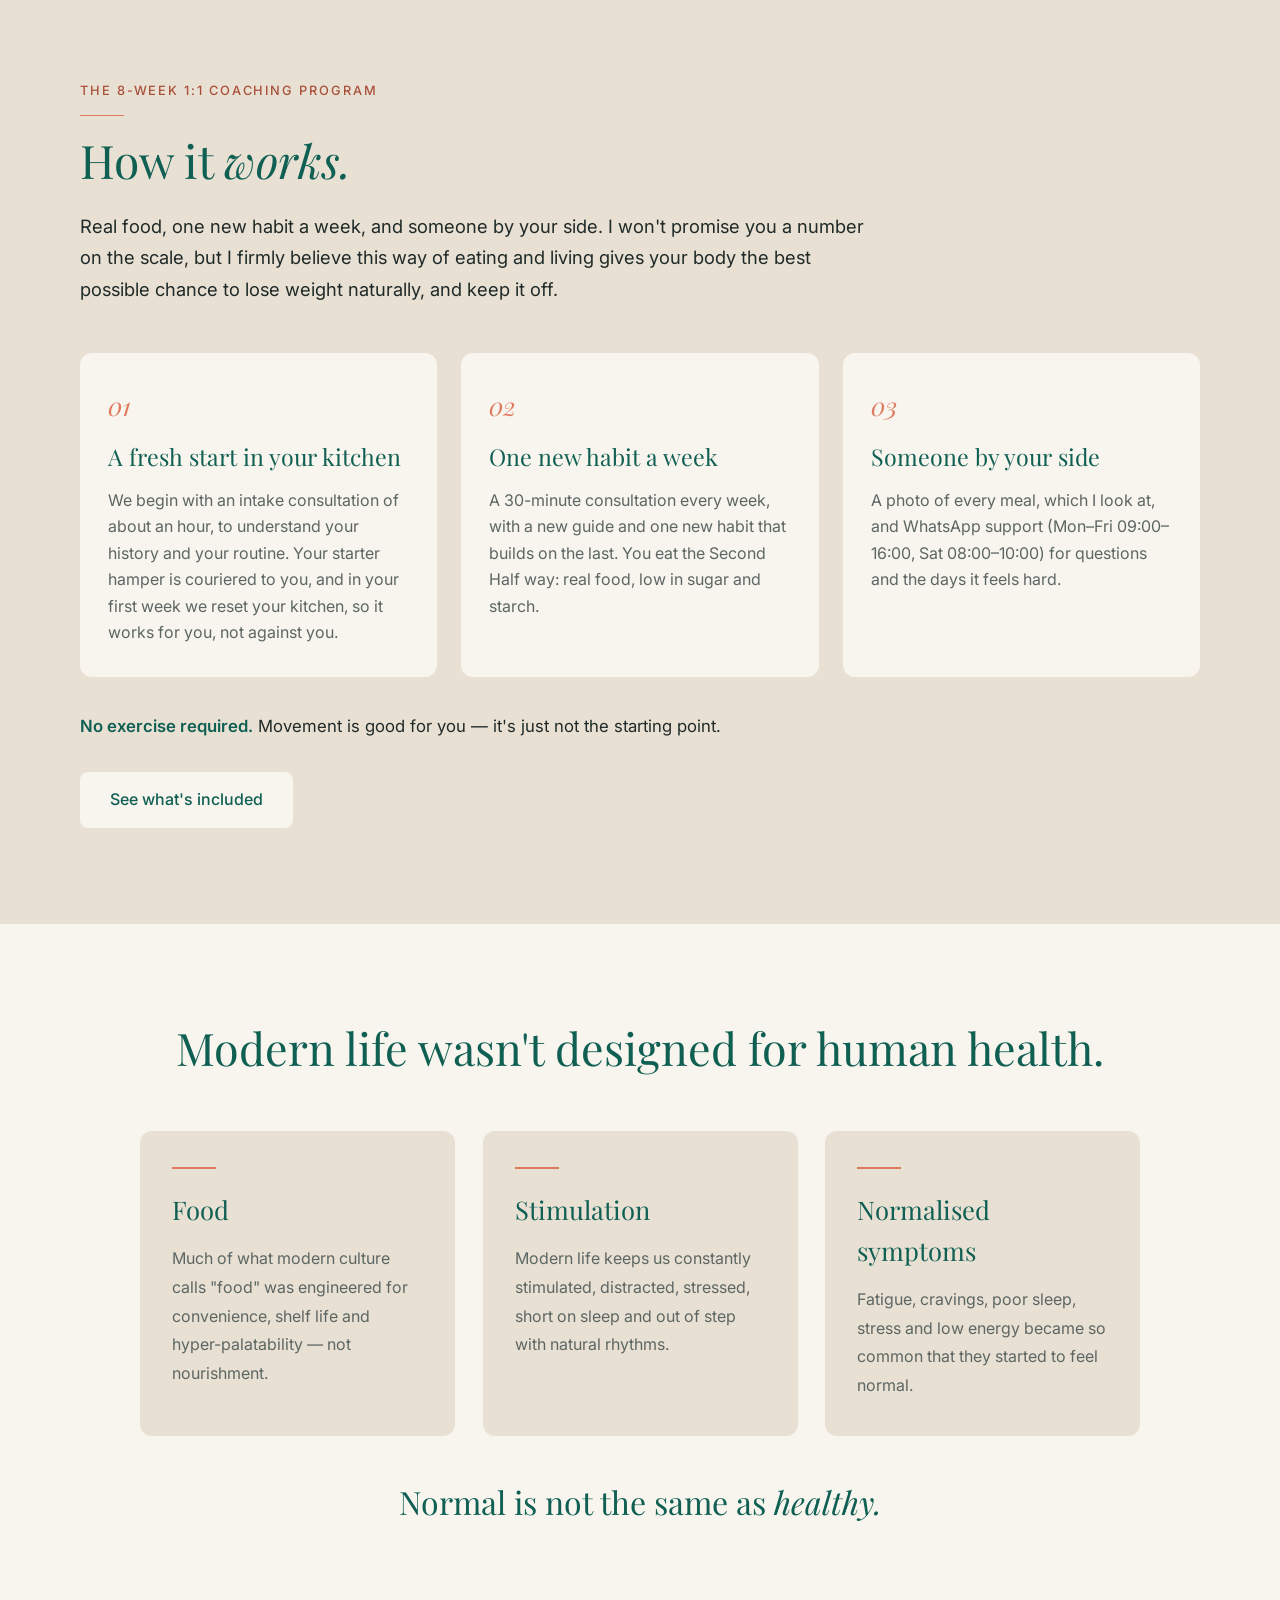
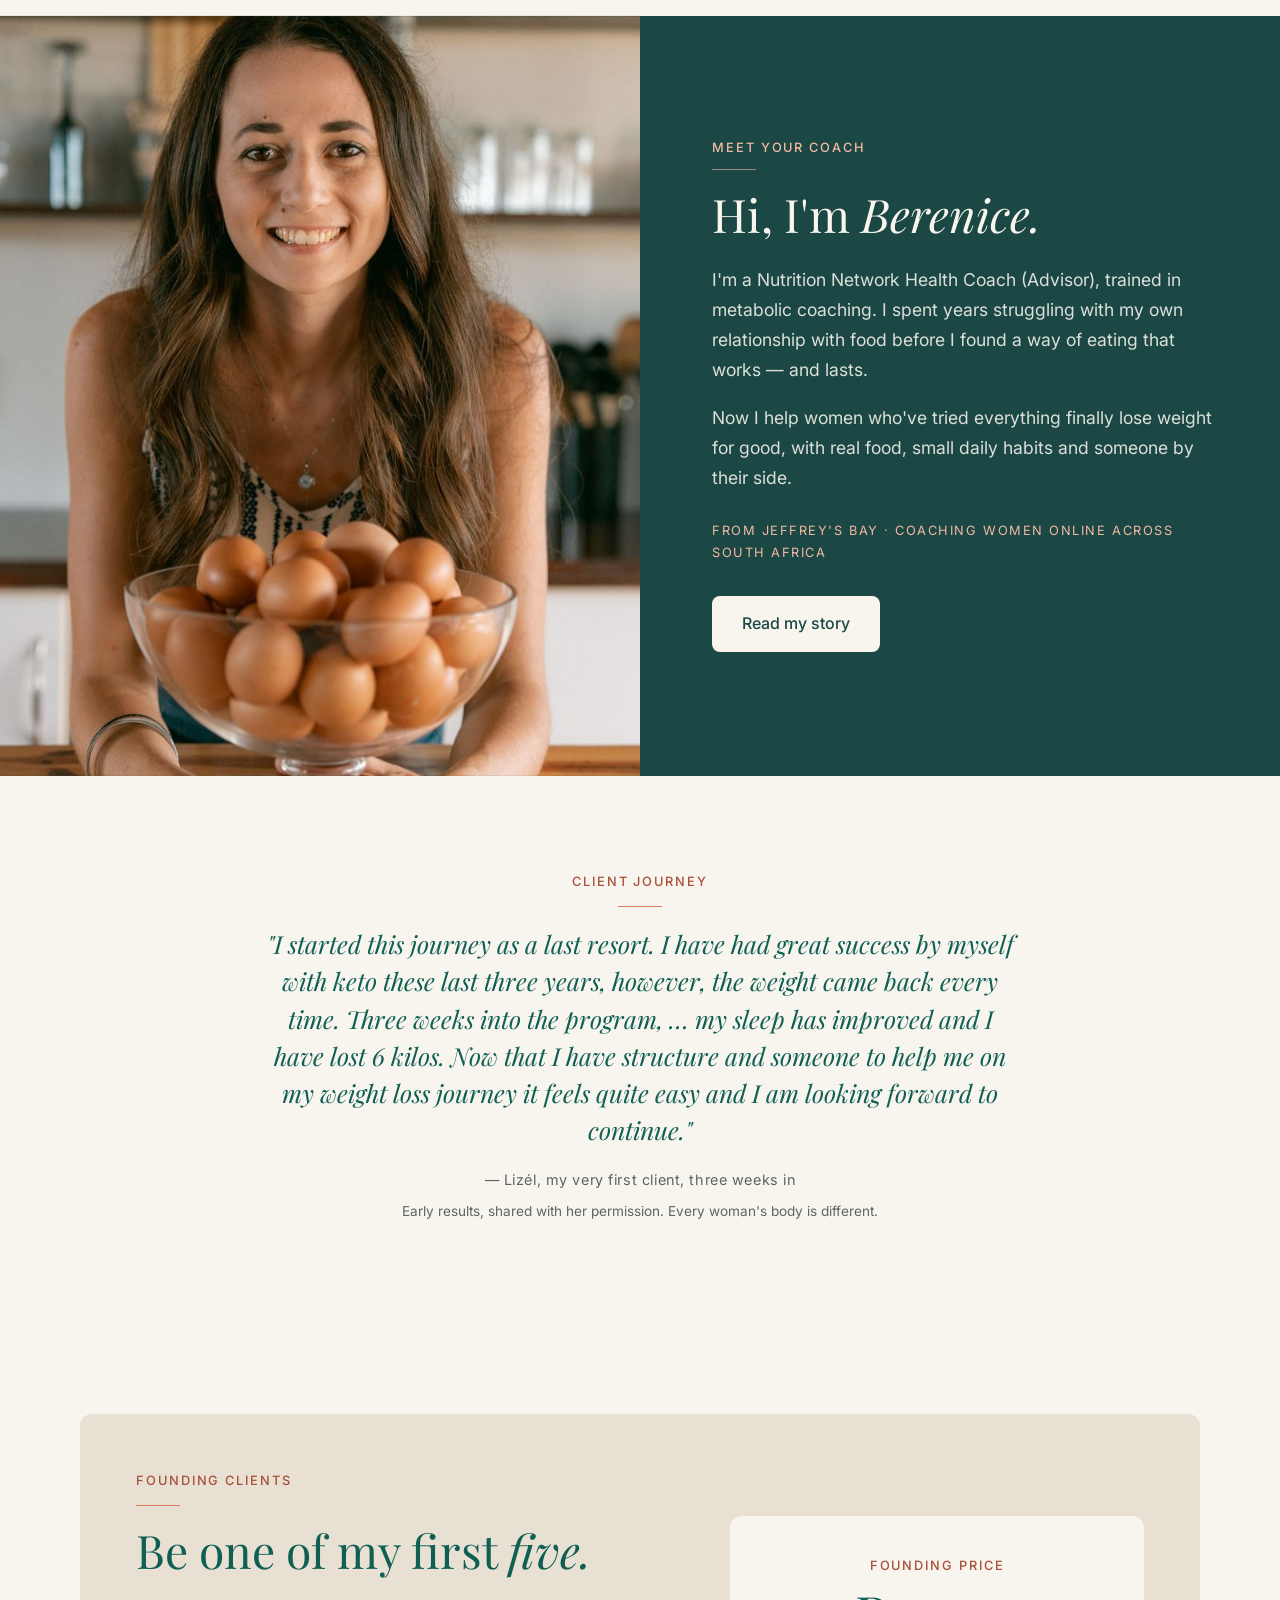
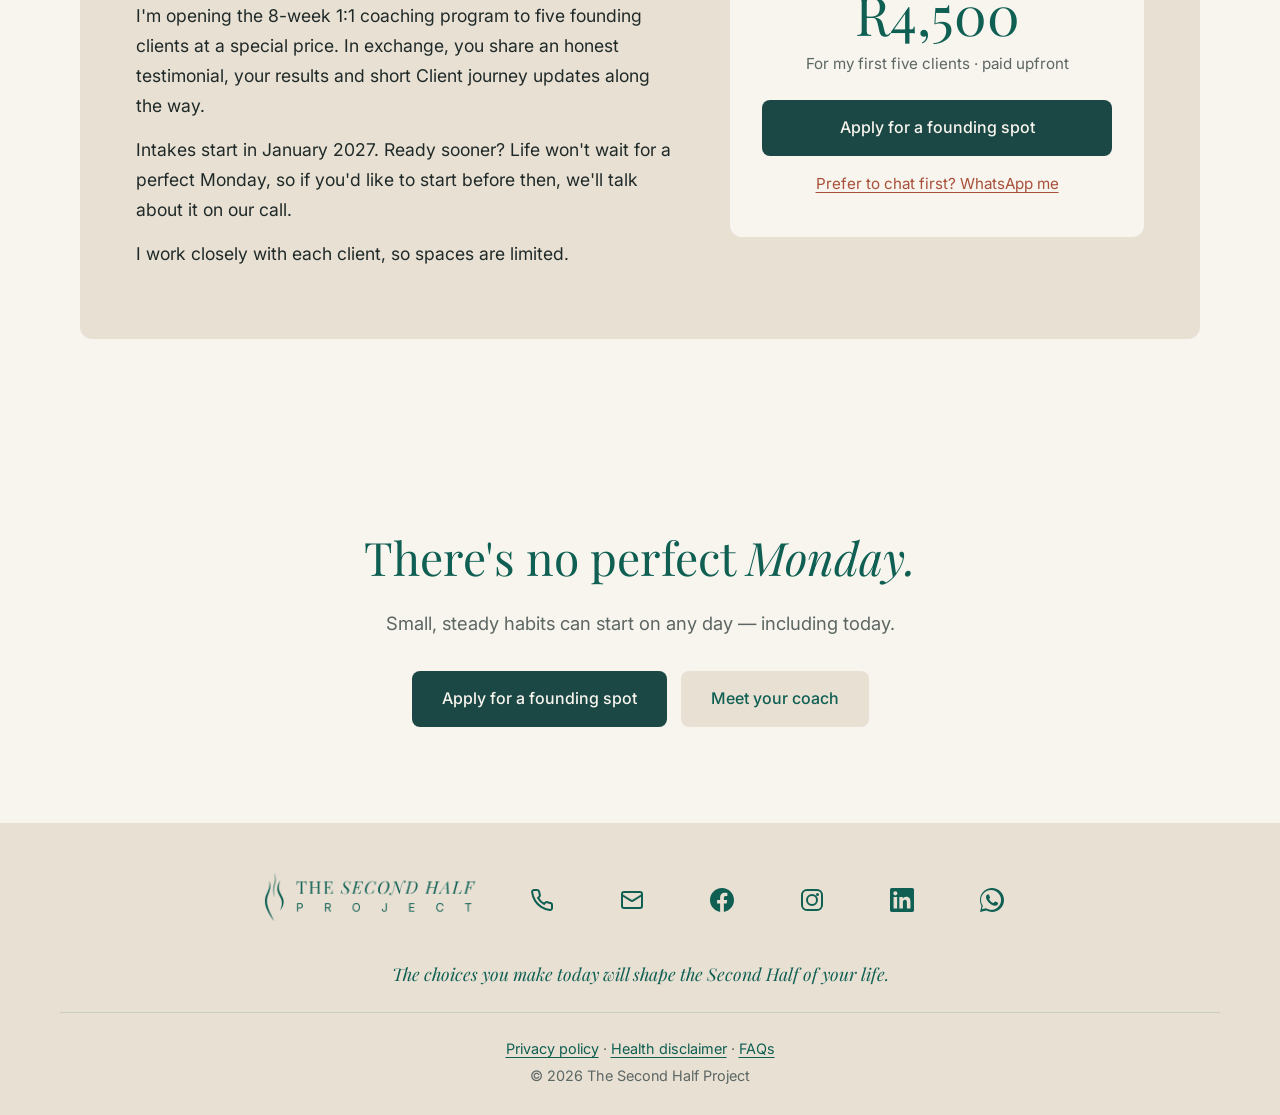
==== commit b9bb292b: "Pre-launch updates" ====
--- a/index.html
+++ b/index.html
@@ -100,7 +100,7 @@
                 <div class="how-step">
                     <span class="how-number">01</span>
                     <h3>A fresh start in your kitchen</h3>
-                    <p>We begin with an intake consultation of about an hour, to understand your history and your routine. Your starter hamper arrives at your door, and in your first week we reset your kitchen, so it works for you, not against you.</p>
+                    <p>We begin with an intake consultation of about an hour, to understand your history and your routine. Your starter hamper is couriered to you, and in your first week we reset your kitchen, so it works for you, not against you.</p>
                 </div>
                 <div class="how-step">
                     <span class="how-number">02</span>
